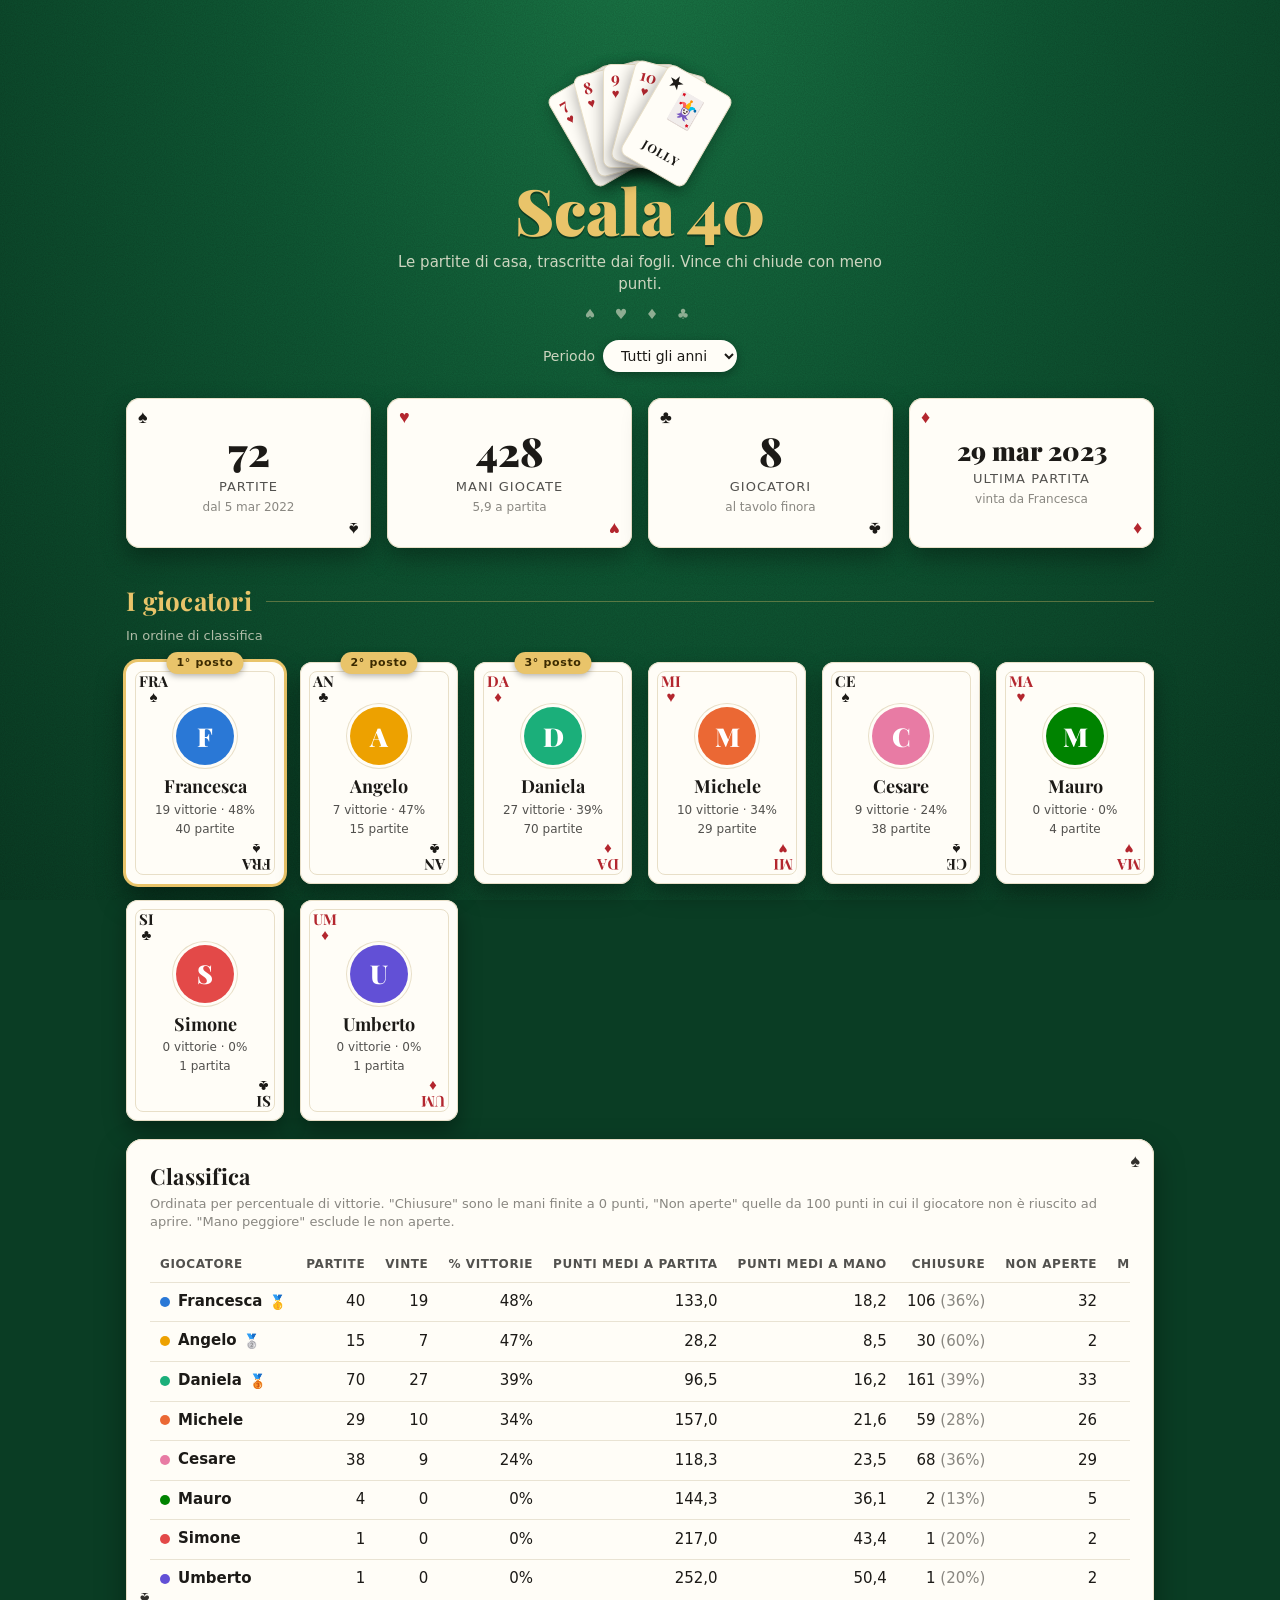
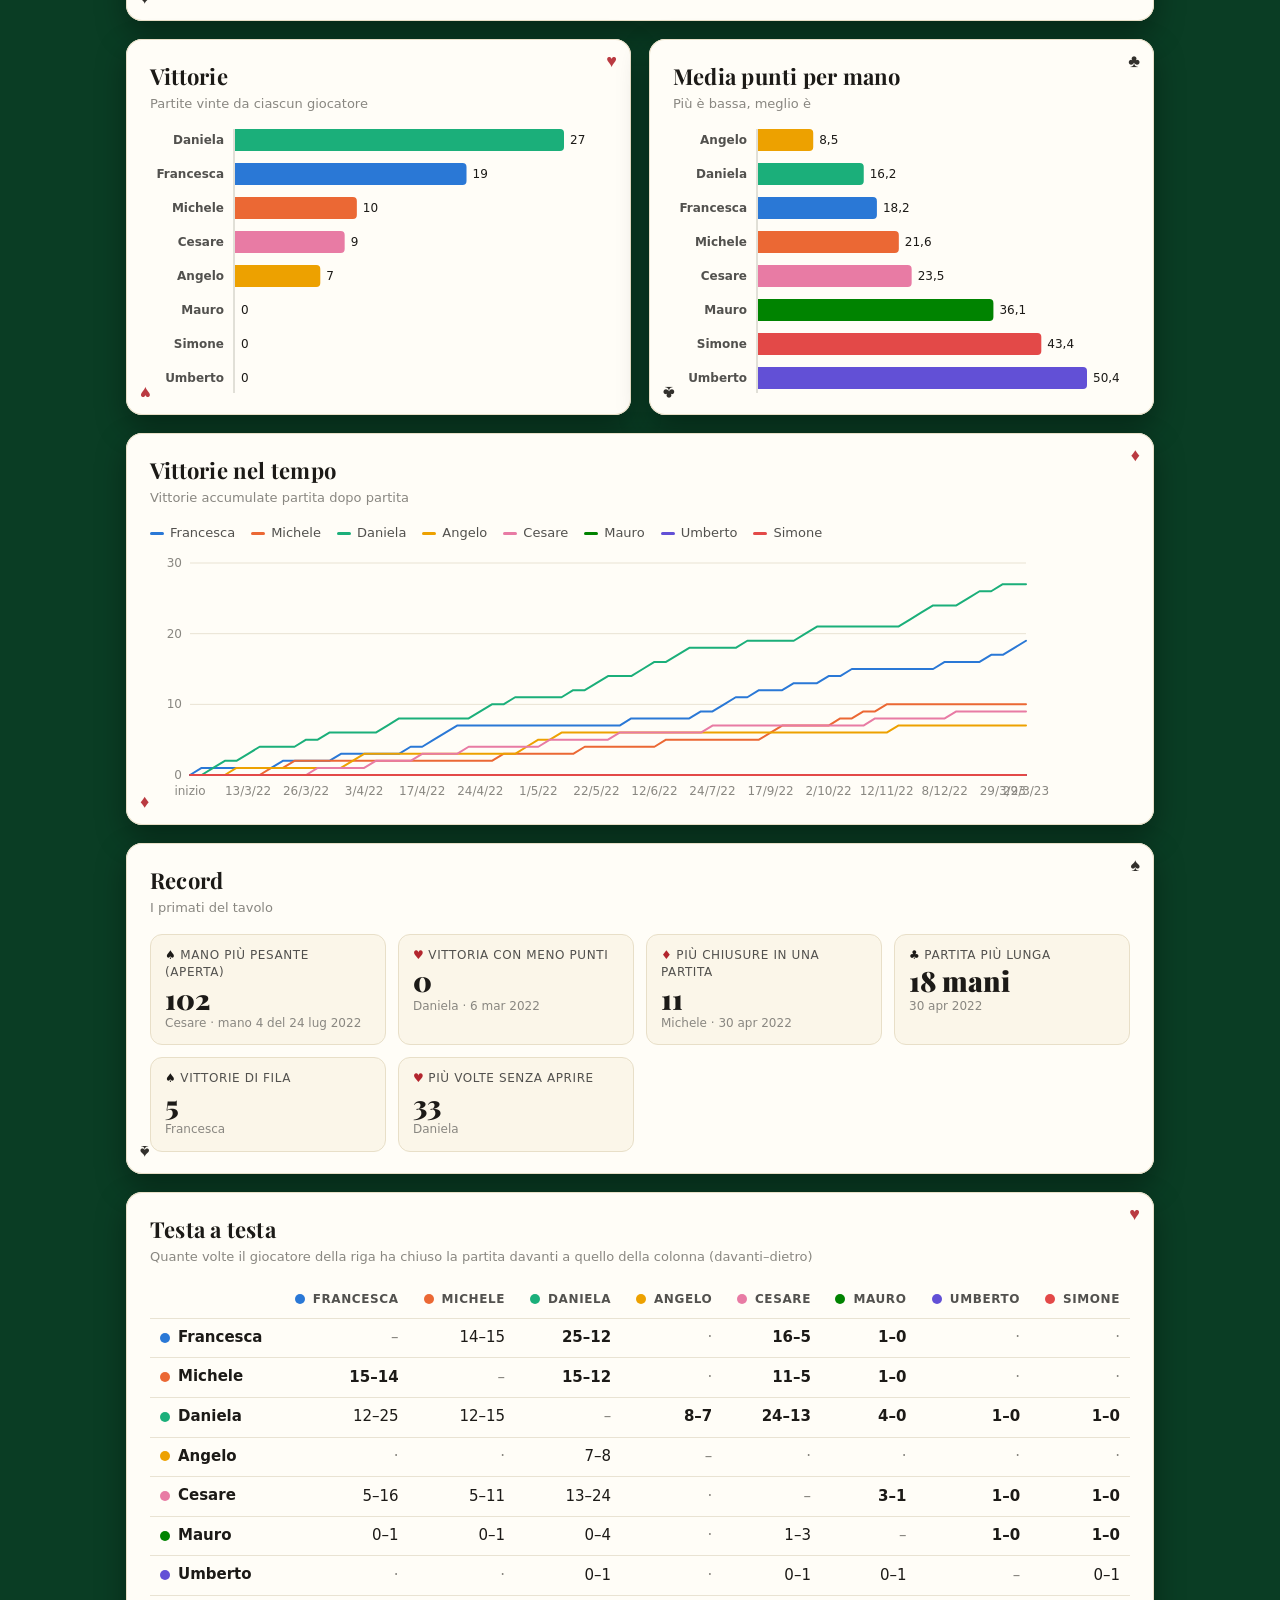
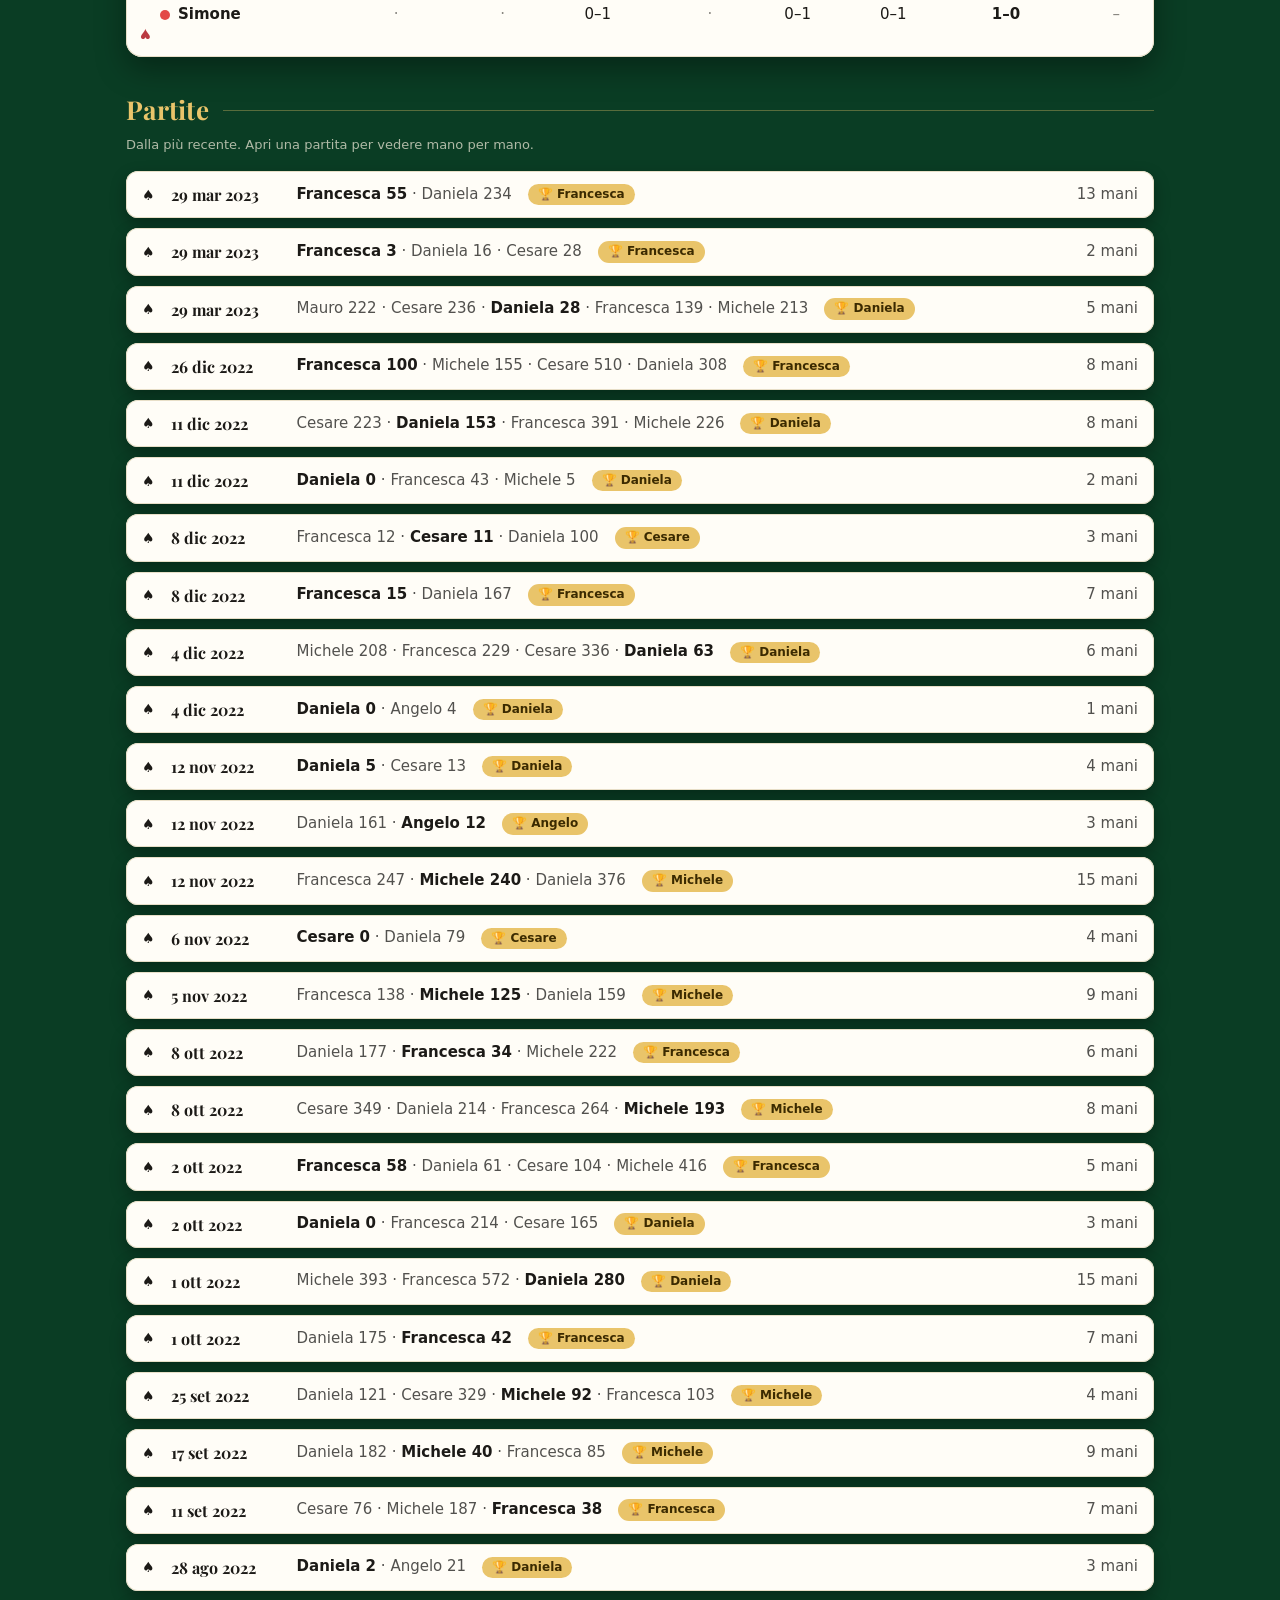
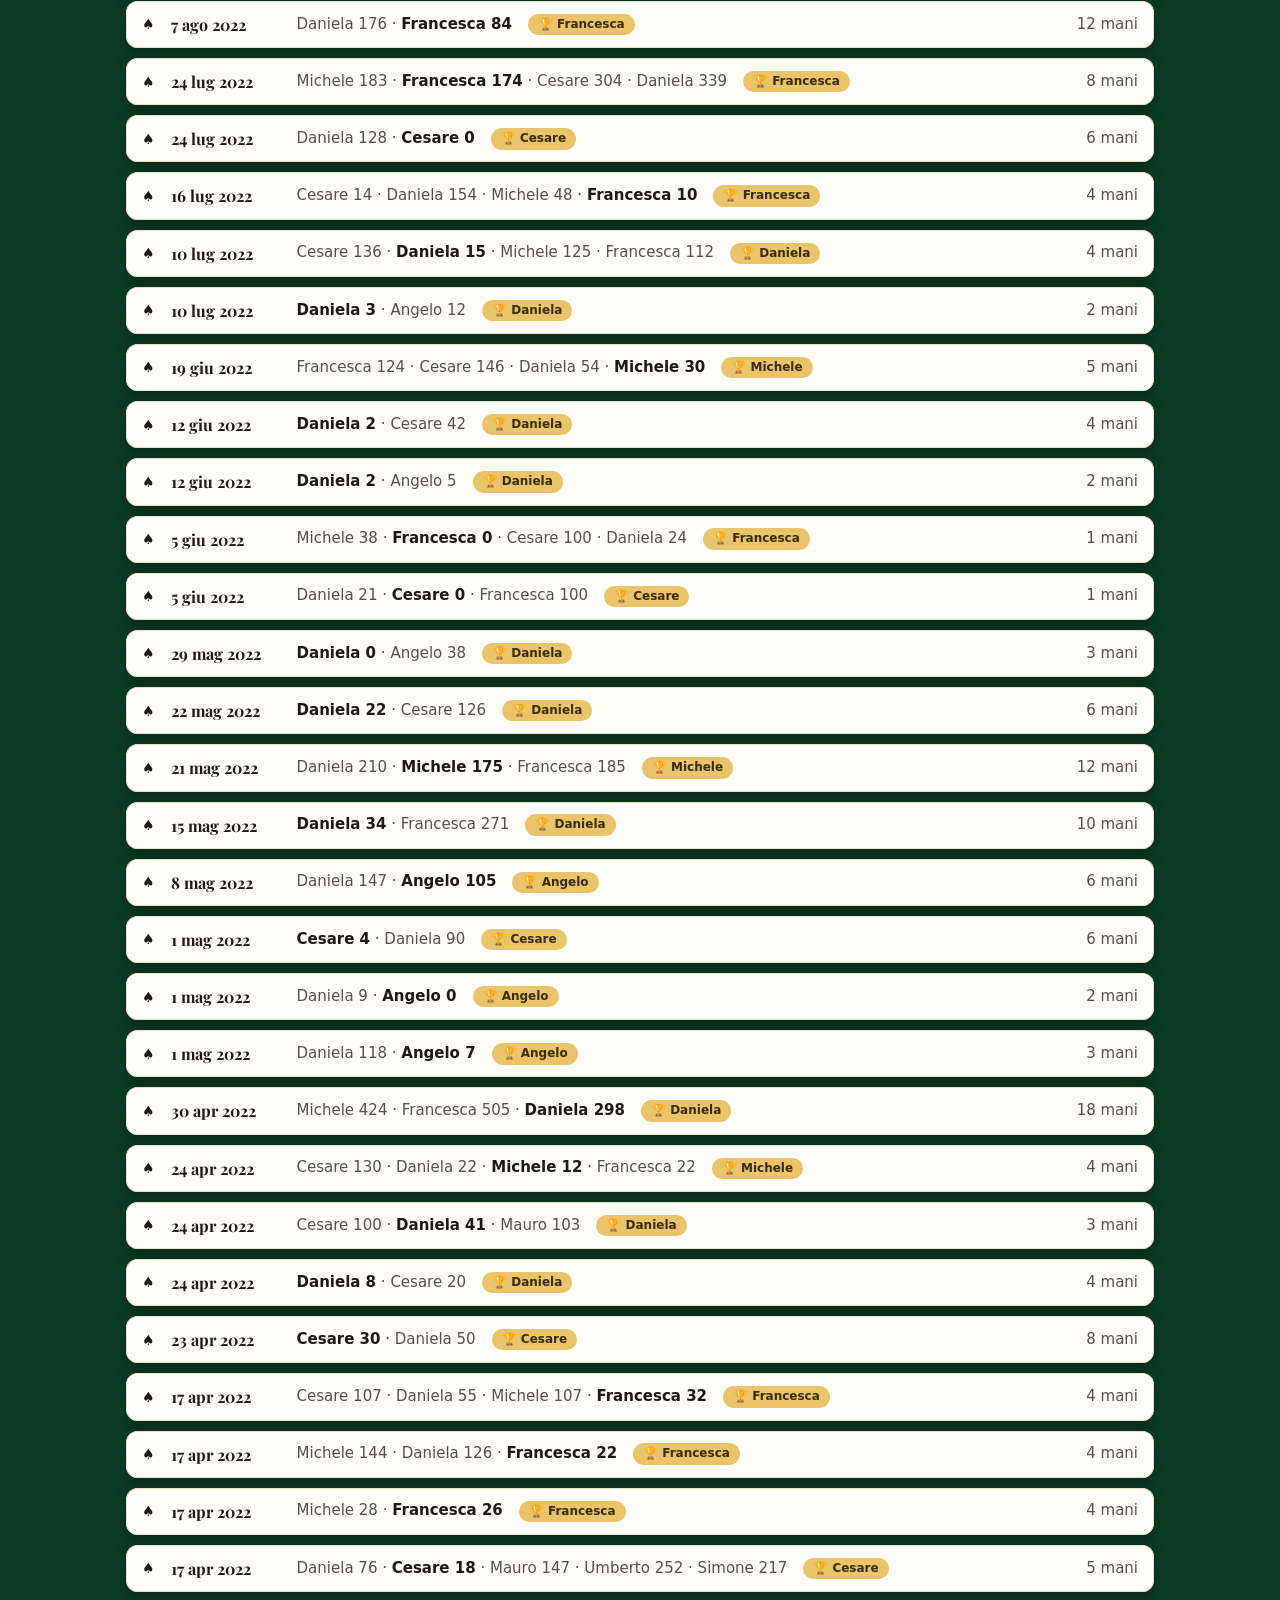
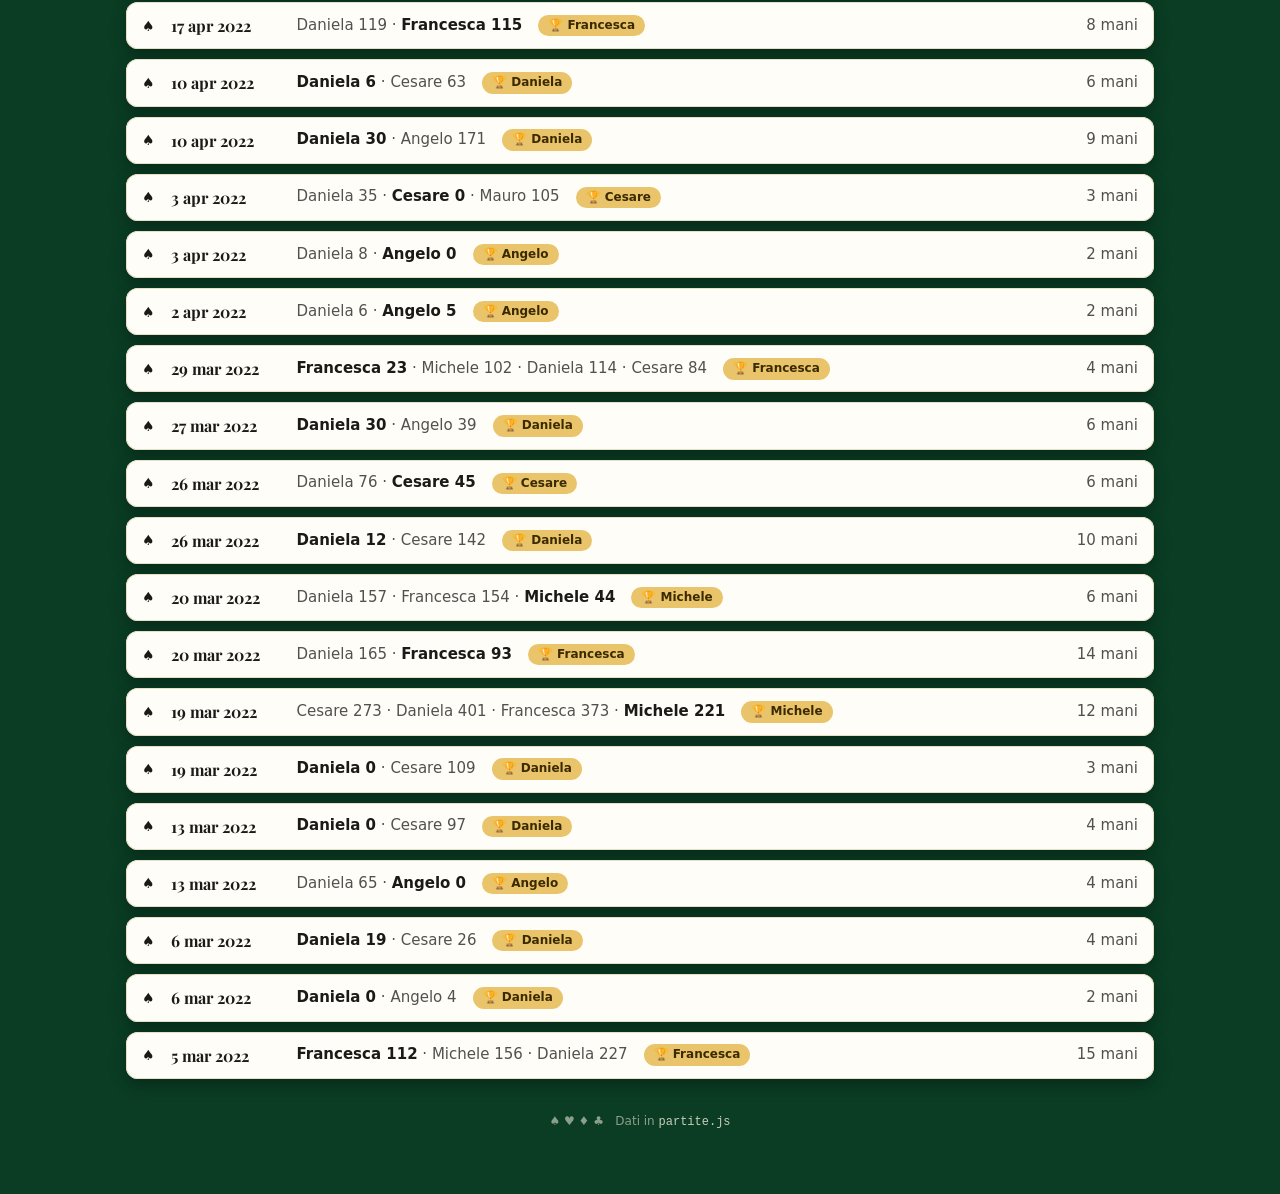
==== index.html @ af3b3f77 "38 partite dal 22/5/22 al 29/3/23; mani non giocate (trattino) gestite come null" ====
<!doctype html>
<html lang="it">
<head>
<meta charset="utf-8">
<meta name="viewport" content="width=device-width, initial-scale=1">
<title>Scala 40 – Statistiche</title>
<meta name="theme-color" content="#0f5a35">
<link rel="icon" href="data:image/svg+xml,%3Csvg xmlns='http://www.w3.org/2000/svg' viewBox='0 0 32 32'%3E%3Crect x='6' y='3' width='20' height='26' rx='3' fill='%23fffdf7' stroke='%23b3262e' stroke-width='2'/%3E%3Cpath d='M16 10l5 6-5 6-5-6z' fill='%23b3262e'/%3E%3C/svg%3E">
<link rel="preconnect" href="https://fonts.googleapis.com">
<link rel="preconnect" href="https://fonts.gstatic.com" crossorigin>
<link href="https://fonts.googleapis.com/css2?family=Playfair+Display:wght@700;900&display=swap" rel="stylesheet">
<style>
/* Il sito è un tavolo da gioco: panno verde sotto, ogni riquadro è una carta. */
:root {
  color-scheme: light;
  --felt: #0f5a35;
  --felt-dark: #0a3d24;
  --felt-light: #1b7a48;
  --gold: #e9c46a;
  --cream: #f6f0de;
  --paper: #fffdf7;
  --paper-edge: #e8dfc8;
  --ink: #1c1a17;
  --ink-2: #52514e;
  --muted: #898781;
  --grid: #e9e3d3;
  --axis: #c3c2b7;
  --red: #b3262e;
  --black: #1c1a17;
  --good: #006300;
  --surface: var(--paper);
  --ring: rgba(28,26,23,0.12);
  --s1: #2a78d6; --s2: #eb6834; --s3: #1baf7a; --s4: #eda100;
  --s5: #e87ba4; --s6: #008300; --s7: #6250d6; --s8: #e34948;
  --serif: "Playfair Display", Georgia, "Times New Roman", serif;
}
* { box-sizing: border-box; }
html { background: var(--felt-dark); }
body {
  margin: 0; color: var(--ink); min-height: 100vh;
  font: 15px/1.45 system-ui, -apple-system, "Segoe UI", sans-serif;
  background:
    url("data:image/svg+xml,%3Csvg xmlns='http://www.w3.org/2000/svg' width='160' height='160'%3E%3Cfilter id='n'%3E%3CfeTurbulence type='fractalNoise' baseFrequency='.9' numOctaves='2' stitchTiles='stitch'/%3E%3CfeColorMatrix values='0 0 0 0 0 0 0 0 0 0 0 0 0 0 0 0 0 0 .18 0'/%3E%3C/filter%3E%3Crect width='100%25' height='100%25' filter='url(%23n)'/%3E%3C/svg%3E"),
    radial-gradient(ellipse at 50% -10%, var(--felt-light) 0%, var(--felt) 45%, var(--felt-dark) 100%);
  background-attachment: fixed;
}
.wrap { max-width: 1060px; margin: 0 auto; padding: 28px 16px 64px; }

/* ---------- intestazione ---------- */
header.hero { text-align: center; color: var(--cream); padding: 8px 0 26px; }
.fan { position: relative; height: 132px; width: 260px; margin: 0 auto 10px; }
.pc {
  position: absolute; left: 50%; bottom: 0; width: 74px; height: 104px; margin-left: -37px;
  background: var(--paper); border-radius: 8px; border: 1px solid var(--paper-edge);
  box-shadow: 0 6px 16px rgba(0,0,0,.35); transform-origin: 50% 120%;
  font-family: var(--serif); font-weight: 700; color: var(--red);
}
.pc .i { position: absolute; top: 5px; left: 7px; font-size: 16px; line-height: 1; text-align: center; }
.pc .i small { display: block; font-size: 13px; }
.pc .c { position: absolute; inset: 0; display: grid; place-items: center; font-size: 34px; }
.pc.jolly { color: var(--black); }
.pc.jolly .c { font-size: 12px; letter-spacing: .1em; }
.pc.jolly .c::before { content: "🃏"; display: block; font-size: 30px; text-align: center; letter-spacing: 0; }
h1 {
  font-family: var(--serif); font-weight: 900; font-size: clamp(40px, 8vw, 64px); line-height: 1;
  margin: 0; color: var(--gold); text-shadow: 0 2px 0 rgba(0,0,0,.35);
}
.sub { margin: 10px auto 0; max-width: 520px; color: rgba(246,240,222,.82); }
.suits { letter-spacing: .5em; font-size: 14px; color: rgba(246,240,222,.55); margin-top: 8px; }
.controls { display: flex; justify-content: center; margin-top: 16px; }
.controls label { color: rgba(246,240,222,.82); font-size: 14px; display: inline-flex; align-items: center; gap: 8px; }
select {
  font: inherit; color: var(--ink); background: var(--paper); border: 0; border-radius: 999px;
  padding: 7px 14px; box-shadow: 0 3px 10px rgba(0,0,0,.3); cursor: pointer;
}

/* ---------- carte (riquadri) ---------- */
.card {
  position: relative; background: var(--paper); border-radius: 16px; padding: 22px 24px;
  margin-bottom: 18px; box-shadow: 0 12px 30px rgba(0,0,0,.35), inset 0 0 0 1px var(--paper-edge);
}
.card::before, .card::after {
  content: attr(data-suit); position: absolute; font-family: var(--serif); font-size: 18px; line-height: 1;
  color: var(--suit-c, var(--black)); opacity: .9;
}
.card::before { top: 12px; right: 14px; }
.card::after { bottom: 12px; left: 14px; transform: rotate(180deg); }
.card.r { --suit-c: var(--red); }
h2 { font-family: var(--serif); font-size: 22px; margin: 0 0 2px; letter-spacing: .01em; }
.hint { color: var(--muted); font-size: 13px; margin: 0 0 16px; }
.grid2 { display: grid; grid-template-columns: 1fr 1fr; gap: 18px; margin-bottom: 18px; }
.grid2 > .card { margin-bottom: 0; }
@media (max-width: 760px) { .grid2 { grid-template-columns: 1fr; } }
.section-title {
  display: flex; align-items: center; gap: 14px; color: var(--cream); margin: 34px 0 14px;
}
.section-title h2 { color: var(--gold); font-size: 26px; }
.section-title::after { content: ""; flex: 1; height: 1px; background: rgba(233,196,106,.35); }
.section-title + .hint { color: rgba(246,240,222,.7); margin-top: -8px; }

/* ---------- numeri in alto: carte da gioco ---------- */
.tiles { display: grid; grid-template-columns: repeat(4, 1fr); gap: 16px; margin-bottom: 18px; }
@media (max-width: 680px) { .tiles { grid-template-columns: repeat(2, 1fr); } }
.tile {
  position: relative; background: var(--paper); border-radius: 14px; padding: 30px 14px 30px; text-align: center;
  box-shadow: 0 10px 24px rgba(0,0,0,.35), inset 0 0 0 1px var(--paper-edge); min-height: 150px;
  display: flex; flex-direction: column; justify-content: center;
}
.tile .ix { position: absolute; font-family: var(--serif); font-weight: 700; font-size: 18px; line-height: .9; text-align: center; }
.tile .ix.tl { top: 10px; left: 12px; }
.tile .ix.br { bottom: 10px; right: 12px; transform: rotate(180deg); }
.tile.r .ix { color: var(--red); }
.tile .v { font-family: var(--serif); font-size: 40px; font-weight: 900; line-height: 1.05; }
.tile .v.small { font-size: 26px; }
.tile .k { color: var(--ink-2); font-size: 13px; text-transform: uppercase; letter-spacing: .08em; margin-top: 6px; }
.tile .d { color: var(--muted); font-size: 12px; margin-top: 2px; }

/* ---------- giocatori come carte ---------- */
.players { display: grid; grid-template-columns: repeat(auto-fill, minmax(150px, 1fr)); gap: 16px; margin-bottom: 18px; }
.player {
  position: relative; background: var(--paper); border-radius: 12px; aspect-ratio: 5 / 7;
  box-shadow: 0 10px 22px rgba(0,0,0,.35), inset 0 0 0 1px var(--paper-edge);
  display: flex; flex-direction: column; align-items: center; justify-content: center; text-align: center;
  padding: 14px 10px; transition: transform .15s ease;
}
.player:hover { transform: translateY(-4px) rotate(-1deg); }
.player .frame { position: absolute; inset: 9px; border: 1px solid var(--paper-edge); border-radius: 8px; pointer-events: none; }
.player .ix { position: absolute; font-family: var(--serif); font-weight: 700; font-size: 15px; line-height: 1; text-align: center; }
.player .ix small { display: block; font-size: 15px; }
.player .ix.tl { top: 12px; left: 13px; }
.player .ix.br { bottom: 12px; right: 13px; transform: rotate(180deg); }
.player.r .ix { color: var(--red); }
.player .mono {
  width: 58px; height: 58px; border-radius: 50%; display: grid; place-items: center;
  font-family: var(--serif); font-weight: 900; font-size: 26px; color: #fff; margin-bottom: 8px;
  box-shadow: 0 0 0 3px var(--paper), 0 0 0 4px var(--paper-edge);
}
.player .nm { font-family: var(--serif); font-weight: 700; font-size: 18px; }
.player .st { color: var(--ink-2); font-size: 12px; margin-top: 2px; }
.player .pos {
  position: absolute; top: -10px; left: 50%; transform: translateX(-50%);
  background: var(--gold); color: #3b2a00; font-size: 11px; font-weight: 700; letter-spacing: .06em;
  padding: 3px 10px; border-radius: 999px; box-shadow: 0 2px 6px rgba(0,0,0,.3); white-space: nowrap;
}
.player.first { box-shadow: 0 0 0 3px var(--gold), 0 14px 30px rgba(0,0,0,.45); }

/* ---------- tabelle ---------- */
.scroll { overflow-x: auto; }
table { border-collapse: collapse; width: 100%; font-variant-numeric: tabular-nums; }
th, td { padding: 8px 10px; text-align: right; border-bottom: 1px solid var(--grid); white-space: nowrap; }
th { color: var(--ink-2); font-weight: 600; font-size: 12px; text-transform: uppercase; letter-spacing: .05em; }
th:first-child, td:first-child { text-align: left; }
tbody tr:last-child td { border-bottom: 0; }
tbody tr:hover td { background: rgba(233,196,106,.12); }
.who { display: inline-flex; align-items: center; gap: 8px; font-weight: 600; }
.dot { width: 10px; height: 10px; border-radius: 50%; flex: none; }
.medal { font-size: 14px; margin-left: 2px; }

/* ---------- grafici ---------- */
.chart { position: relative; }
.chart svg { display: block; width: 100%; overflow: visible; }
.chart text { fill: var(--muted); font-size: 12px; font-variant-numeric: tabular-nums; }
.chart text.lab { fill: var(--ink-2); font-weight: 600; }
.chart text.val { fill: var(--ink); }
.tip {
  position: absolute; pointer-events: none; background: var(--paper); color: var(--ink);
  border: 1px solid var(--ring); border-radius: 10px; padding: 8px 10px; font-size: 13px;
  box-shadow: 0 6px 20px rgba(0,0,0,.18); white-space: nowrap; z-index: 5; display: none;
}
.tip b { display: block; margin-bottom: 4px; }
.tip .row { display: flex; align-items: center; gap: 8px; }
.tip .row span:last-child { margin-left: auto; padding-left: 14px; font-variant-numeric: tabular-nums; font-weight: 600; }
.legend { display: flex; flex-wrap: wrap; gap: 6px 16px; margin: 0 0 10px; font-size: 13px; color: var(--ink-2); }
.legend span { display: inline-flex; align-items: center; gap: 6px; }
.legend i { width: 14px; height: 3px; border-radius: 2px; display: inline-block; }

/* ---------- record ---------- */
.records { display: grid; grid-template-columns: repeat(auto-fill, minmax(200px, 1fr)); gap: 12px; }
.rec { border: 1px solid var(--paper-edge); border-radius: 12px; padding: 12px 14px; background: #fbf6e9; }
.rec .k { color: var(--ink-2); font-size: 12px; text-transform: uppercase; letter-spacing: .05em; }
.rec .k b { color: var(--red); margin-right: 4px; }
.rec .v { font-family: var(--serif); font-size: 28px; font-weight: 900; line-height: 1.2; }
.rec .d { color: var(--muted); font-size: 12px; }

/* ---------- partite ---------- */
details.game {
  background: var(--paper); border-radius: 12px; margin-bottom: 10px;
  box-shadow: 0 6px 16px rgba(0,0,0,.3), inset 0 0 0 1px var(--paper-edge);
}
details.game > summary {
  list-style: none; cursor: pointer; padding: 12px 16px; display: flex; flex-wrap: wrap;
  align-items: center; gap: 6px 16px;
}
details.game > summary::-webkit-details-marker { display: none; }
details.game > summary::before { content: "♠"; color: var(--black); font-size: 14px; transition: transform .15s; }
details.game[open] > summary::before { content: "♥"; color: var(--red); }
.gdate { font-family: var(--serif); font-weight: 700; font-size: 16px; min-width: 110px; }
.gscore { color: var(--ink-2); font-variant-numeric: tabular-nums; }
.gscore .w { color: var(--ink); font-weight: 700; }
.badge {
  font-size: 12px; font-weight: 700; color: #3b2a00; background: var(--gold);
  padding: 2px 10px; border-radius: 999px;
}
.gbody { padding: 0 16px 16px; }
.gbody .grid2 { margin: 0; }
td.win { font-weight: 700; }
td.zero { color: var(--good); font-weight: 600; }
td.cento { color: var(--red); font-weight: 700; }
td.cento small { font-weight: 500; font-size: 11px; }
tr.tot td { border-top: 2px solid var(--axis); font-weight: 700; }
.empty { color: var(--muted); text-align: center; padding: 30px 0; }
footer { color: rgba(246,240,222,.55); font-size: 12px; text-align: center; margin-top: 34px; }
footer code { color: rgba(246,240,222,.8); }

@media (max-width: 560px) {
  .card { padding: 20px 16px; }
  .fan { transform: scale(.85); margin-bottom: 0; }
  .tile .v { font-size: 32px; }
}
</style>
</head>
<body>
<div class="wrap">
  <header class="hero">
    <div class="fan" aria-hidden="true">
      <div class="pc" style="transform:rotate(-30deg)"><span class="i">7<small>♥</small></span><span class="c">♥</span></div>
      <div class="pc" style="transform:rotate(-15deg)"><span class="i">8<small>♥</small></span><span class="c">♥</span></div>
      <div class="pc" style="transform:rotate(0deg)"><span class="i">9<small>♥</small></span><span class="c">♥</span></div>
      <div class="pc" style="transform:rotate(15deg)"><span class="i">10<small>♥</small></span><span class="c">♥</span></div>
      <div class="pc jolly" style="transform:rotate(30deg)"><span class="i">★</span><span class="c">JOLLY</span></div>
    </div>
    <h1>Scala 40</h1>
    <p class="sub">Le partite di casa, trascritte dai fogli. Vince chi chiude con meno punti.</p>
    <div class="suits">♠ ♥ ♦ ♣</div>
    <div class="controls"><label>Periodo <select id="anno"></select></label></div>
  </header>

  <div class="tiles" id="tiles"></div>

  <div class="section-title"><h2>I giocatori</h2></div>
  <p class="hint">In ordine di classifica</p>
  <div class="players" id="giocatori"></div>

  <section class="card" data-suit="♠">
    <h2>Classifica</h2>
    <p class="hint">Ordinata per percentuale di vittorie. "Chiusure" sono le mani finite a 0 punti, "Non aperte" quelle da 100 punti in cui il giocatore non è riuscito ad aprire. "Mano peggiore" esclude le non aperte.</p>
    <div class="scroll"><table id="classifica"></table></div>
  </section>

  <div class="grid2">
    <section class="card r" data-suit="♥">
      <h2>Vittorie</h2>
      <p class="hint">Partite vinte da ciascun giocatore</p>
      <div class="chart" id="chVittorie"></div>
    </section>
    <section class="card" data-suit="♣">
      <h2>Media punti per mano</h2>
      <p class="hint">Più è bassa, meglio è</p>
      <div class="chart" id="chMedia"></div>
    </section>
  </div>

  <section class="card r" data-suit="♦">
    <h2>Vittorie nel tempo</h2>
    <p class="hint">Vittorie accumulate partita dopo partita</p>
    <div class="chart" id="chTempo"></div>
  </section>

  <section class="card" data-suit="♠">
    <h2>Record</h2>
    <p class="hint">I primati del tavolo</p>
    <div class="records" id="records"></div>
  </section>

  <section class="card r" data-suit="♥">
    <h2>Testa a testa</h2>
    <p class="hint">Quante volte il giocatore della riga ha chiuso la partita davanti a quello della colonna (davanti–dietro)</p>
    <div class="scroll"><table id="h2h"></table></div>
  </section>

  <div class="section-title"><h2>Partite</h2></div>
  <p class="hint">Dalla più recente. Apri una partita per vedere mano per mano.</p>
  <div id="partite"></div>

  <footer>♠ ♥ ♦ ♣ &nbsp; Dati in <code>partite.js</code></footer>
</div>

<script src="partite.js"></script>
<script>
"use strict";
const MESI = ["gen","feb","mar","apr","mag","giu","lug","ago","set","ott","nov","dic"];
const SEMI = ["♠", "♥", "♦", "♣"];
const rosso = s => s === "♥" || s === "♦";
const ALL = (window.PARTITE || []).slice()
  .sort((a, b) => a.data.localeCompare(b.data) || a.id.localeCompare(b.id));

// Il colore segue il giocatore (ordine di prima apparizione), mai la posizione in classifica.
const PLAYERS = [];
ALL.forEach(g => g.giocatori.forEach(p => { if (!PLAYERS.includes(p)) PLAYERS.push(p); }));
const col = p => { const i = PLAYERS.indexOf(p); return i >= 0 && i < 8 ? `var(--s${i + 1})` : "var(--muted)"; };
const seme = p => SEMI[Math.max(0, PLAYERS.indexOf(p)) % 4];

const esc = s => String(s).replace(/[&<>"']/g, c => ({"&":"&amp;","<":"&lt;",">":"&gt;",'"':"&quot;","'":"&#39;"}[c]));
const nome = s => (window.NOMI || {})[s] || s;
const nomi = list => list.map(nome).join(", ");
const NON_APERTA = 100;
const fmtDate = d => { const [y, m, g] = d.split("-"); return `${+g} ${MESI[+m - 1]} ${y}`; };
const shortDate = d => { const [y, m, g] = d.split("-"); return `${+g}/${+m}/${y.slice(2)}`; };
const totals = g => g.giocatori.map((_, i) => g.mani.reduce((s, m) => s + (Number(m[i]) || 0), 0));
const winners = g => { const t = totals(g), mn = Math.min(...t); return g.giocatori.filter((_, i) => t[i] === mn); };
const pct = (a, b) => b ? Math.round(a * 100 / b) + "%" : "–";
const num = (x, d = 1) => x.toLocaleString("it-IT", { minimumFractionDigits: d, maximumFractionDigits: d });
const who = p => `<span class="who"><span class="dot" style="background:${col(p)}"></span>${esc(nome(p))}</span>`;

/* ---------------- statistiche ---------------- */
function stats(games) {
  const S = {};
  const get = p => S[p] || (S[p] = { p, partite: 0, vinte: 0, mani: 0, zeri: 0, punti: 0, peggio: 0, cento: 0 });
  games.forEach(g => {
    const w = winners(g);
    g.giocatori.forEach((p, i) => {
      const s = get(p);
      s.partite++; if (w.includes(p)) s.vinte++;
      g.mani.forEach(m => {
        if (m[i] === null || m[i] === undefined) return; // mano non giocata
        const v = Number(m[i]) || 0;
        s.mani++; s.punti += v; if (v === 0) s.zeri++;
        if (v === NON_APERTA) s.cento++; else if (v > s.peggio) s.peggio = v;
      });
    });
  });
  return Object.values(S).sort((a, b) =>
    (b.vinte / b.partite) - (a.vinte / a.partite) || b.vinte - a.vinte || (a.punti / a.mani) - (b.punti / b.mani));
}

/* ---------------- grafici (SVG fatto a mano) ---------------- */
const NS = "http://www.w3.org/2000/svg";
function niceScale(max, ticks = 4) {
  max = Math.max(max, 1);
  const raw = max / ticks, p = Math.pow(10, Math.floor(Math.log10(raw)));
  const step = Math.max(1, [1, 2, 2.5, 5, 10].map(f => f * p).find(s => s >= raw)); // punti e vittorie sono interi
  return { step, max: Math.ceil(max / step) * step };
}
function tipBox(el) {
  let t = el.querySelector(".tip");
  if (!t) { t = document.createElement("div"); t.className = "tip"; el.appendChild(t); }
  return t;
}
function placeTip(el, tip, x, y) {
  tip.style.display = "block";
  const w = tip.offsetWidth, h = tip.offsetHeight, W = el.clientWidth;
  let left = x + 14; if (left + w > W) left = x - w - 14; if (left < 0) left = 0;
  tip.style.left = left + "px"; tip.style.top = Math.max(0, y - h / 2) + "px";
}

// Barre orizzontali: una per giocatore, estremità arrotondata solo dal lato del dato.
function barChart(el, rows, { fmt = v => v, tip = r => "" } = {}) {
  el.innerHTML = "";
  if (!rows.length) { el.innerHTML = '<p class="empty">Nessun dato</p>'; return; }
  const W = el.clientWidth || 400, bh = 22, gap = 12, L = 84, R = 44;
  const H = rows.length * (bh + gap) - gap + 4;
  const max = Math.max(...rows.map(r => r.v), 0) || 1;
  const iw = W - L - R;
  const svg = document.createElementNS(NS, "svg");
  svg.setAttribute("viewBox", `0 0 ${W} ${H}`); svg.setAttribute("height", H);
  svg.setAttribute("role", "img");
  let html = `<line x1="${L}" x2="${L}" y1="0" y2="${H}" stroke="var(--axis)"/>`;
  rows.forEach((r, i) => {
    const y = i * (bh + gap), w = Math.max(0, r.v / max * iw), x0 = L + 1, x1 = x0 + w, rr = Math.min(4, w);
    const d = w > 0 ? `M${x0},${y}H${x1 - rr}A${rr},${rr} 0 0 1 ${x1},${y + rr}V${y + bh - rr}A${rr},${rr} 0 0 1 ${x1 - rr},${y + bh}H${x0}Z` : "";
    html += `<text class="lab" x="${L - 10}" y="${y + bh / 2 + 4}" text-anchor="end">${esc(nome(r.p))}</text>`;
    if (d) html += `<path d="${d}" fill="${col(r.p)}"/>`;
    html += `<text class="val" x="${x1 + 6}" y="${y + bh / 2 + 4}">${fmt(r.v)}</text>`;
    html += `<rect data-i="${i}" x="0" y="${y - gap / 2}" width="${W}" height="${bh + gap}" fill="transparent"/>`;
  });
  svg.innerHTML = html; el.appendChild(svg);
  const t = tipBox(el);
  svg.addEventListener("pointermove", e => {
    const i = e.target.dataset && e.target.dataset.i; if (i === undefined) { t.style.display = "none"; return; }
    const r = rows[+i]; const b = el.getBoundingClientRect();
    t.innerHTML = `<b>${esc(nome(r.p))}</b>${tip(r)}`;
    placeTip(el, t, e.clientX - b.left, e.clientY - b.top);
  });
  svg.addEventListener("pointerleave", () => t.style.display = "none");
}

// Linee: una per giocatore, crosshair e tooltip al passaggio del mouse/dito.
function lineChart(el, { x, xTitle = i => x[i], series, unit = "" }) {
  el.innerHTML = "";
  if (!x.length) { el.innerHTML = '<p class="empty">Nessun dato</p>'; return; }
  const W = el.clientWidth || 600, H = 250, m = { t: 10, r: 104, b: 28, l: 40 };
  const iw = W - m.l - m.r, ih = H - m.t - m.b, n = x.length;
  const sc = niceScale(Math.max(...series.flatMap(s => s.values)));
  const X = i => m.l + (n <= 1 ? iw / 2 : i * iw / (n - 1));
  const Y = v => m.t + ih - v / sc.max * ih;

  const leg = document.createElement("div"); leg.className = "legend";
  leg.innerHTML = series.map(s => `<span><i style="background:${col(s.name)}"></i>${esc(nome(s.name))}</span>`).join("");
  el.appendChild(leg);

  const svg = document.createElementNS(NS, "svg");
  svg.setAttribute("viewBox", `0 0 ${W} ${H}`); svg.setAttribute("height", H);
  let h = "";
  for (let v = 0; v <= sc.max + 1e-9; v += sc.step) {
    h += `<line x1="${m.l}" x2="${W - m.r}" y1="${Y(v)}" y2="${Y(v)}" stroke="${v === 0 ? "var(--axis)" : "var(--grid)"}"/>`;
    h += `<text x="${m.l - 8}" y="${Y(v) + 4}" text-anchor="end">${v}</text>`;
  }
  const every = Math.max(1, Math.ceil(n / Math.max(2, Math.floor(iw / 46))));
  x.forEach((lab, i) => {
    if (i % every === 0 || i === n - 1)
      h += `<text x="${X(i)}" y="${H - 8}" text-anchor="middle">${esc(lab)}</text>`;
  });
  series.forEach(s => {
    const d = s.values.map((v, i) => `${i ? "L" : "M"}${X(i)},${Y(v)}`).join("");
    h += `<path d="${d}" fill="none" stroke="${col(s.name)}" stroke-width="2" stroke-linejoin="round" stroke-linecap="round"/>`;
  });
  // etichette dirette a fine linea, distanziate per non sovrapporsi
  if (series.length <= 4) {
    const ends = series.map(s => ({ s, y: Y(s.values[n - 1]) })).sort((a, b) => a.y - b.y);
    for (let i = 1; i < ends.length; i++) if (ends[i].y - ends[i - 1].y < 14) ends[i].y = ends[i - 1].y + 14;
    ends.forEach(e => {
      h += `<circle cx="${X(n - 1)}" cy="${Y(e.s.values[n - 1])}" r="4" fill="${col(e.s.name)}" stroke="var(--surface)" stroke-width="2"/>`;
      h += `<text class="lab" x="${X(n - 1) + 10}" y="${e.y + 4}">${esc(nome(e.s.name))} ${e.s.values[n - 1]}</text>`;
    });
  }
  h += `<g class="hover" style="display:none"><line y1="${m.t}" y2="${m.t + ih}" stroke="var(--axis)"/>` +
    series.map(s => `<circle r="4" fill="${col(s.name)}" stroke="var(--surface)" stroke-width="2"/>`).join("") + `</g>`;
  h += `<rect x="${m.l - 10}" y="0" width="${iw + 20}" height="${H}" fill="transparent"/>`;
  svg.innerHTML = h; el.appendChild(svg);

  const hov = svg.querySelector(".hover"), line = hov.querySelector("line"), dots = hov.querySelectorAll("circle");
  const t = tipBox(el);
  svg.addEventListener("pointermove", e => {
    const b = svg.getBoundingClientRect(), sx = (e.clientX - b.left) * W / b.width;
    const i = n <= 1 ? 0 : Math.max(0, Math.min(n - 1, Math.round((sx - m.l) / iw * (n - 1))));
    hov.style.display = ""; line.setAttribute("x1", X(i)); line.setAttribute("x2", X(i));
    series.forEach((s, k) => { dots[k].setAttribute("cx", X(i)); dots[k].setAttribute("cy", Y(s.values[i])); });
    const rows = series.map(s => ({ s, v: s.values[i] })).sort((a, b) => a.v - b.v);
    t.innerHTML = `<b>${esc(xTitle(i))}</b>` + rows.map(r =>
      `<div class="row"><span class="dot" style="background:${col(r.s.name)}"></span><span>${esc(nome(r.s.name))}</span><span>${r.v}${unit}</span></div>`).join("");
    const eb = el.getBoundingClientRect();
    placeTip(el, t, X(i) * b.width / W + (b.left - eb.left), e.clientY - eb.top);
  });
  svg.addEventListener("pointerleave", () => { hov.style.display = "none"; t.style.display = "none"; });
}

/* ---------------- pagina ---------------- */
let GAMES = ALL;

function renderTiles() {
  const mani = GAMES.reduce((s, g) => s + g.mani.length, 0);
  const pl = new Set(GAMES.flatMap(g => g.giocatori));
  const last = GAMES[GAMES.length - 1];
  const T = [
    ["♠", GAMES.length, "Partite", GAMES.length ? `dal ${fmtDate(GAMES[0].data)}` : ""],
    ["♥", mani, "Mani giocate", GAMES.length ? `${num(mani / GAMES.length)} a partita` : ""],
    ["♣", pl.size, "Giocatori", "al tavolo finora"],
    ["♦", last ? fmtDate(last.data) : "–", "Ultima partita", last ? `vinta da ${nomi(winners(last))}` : ""]
  ];
  document.getElementById("tiles").innerHTML = T.map(([s, v, k, d]) => {
    const ix = `${s}`;
    return `<div class="tile${rosso(s) ? " r" : ""}"><span class="ix tl">${ix}</span><span class="ix br">${ix}</span>
      <div class="v${String(v).length > 6 ? " small" : ""}">${esc(v)}</div><div class="k">${k}</div><div class="d">${esc(d)}</div></div>`;
  }).join("");
}

function renderGiocatori(S) {
  const pos = ["1° posto", "2° posto", "3° posto"];
  document.getElementById("giocatori").innerHTML = S.length ? S.map((s, i) => {
    const sm = seme(s.p), sig = esc(s.p);
    return `<div class="player${rosso(sm) ? " r" : ""}${i === 0 ? " first" : ""}">
      <span class="frame"></span>
      ${i < 3 ? `<span class="pos">${pos[i]}</span>` : ""}
      <span class="ix tl">${sig}<small>${sm}</small></span><span class="ix br">${sig}<small>${sm}</small></span>
      <div class="mono" style="background:${col(s.p)}">${esc(nome(s.p).charAt(0))}</div>
      <div class="nm">${esc(nome(s.p))}</div>
      <div class="st">${s.vinte} ${s.vinte === 1 ? "vittoria" : "vittorie"} · ${pct(s.vinte, s.partite)}</div>
      <div class="st">${s.partite} ${s.partite === 1 ? "partita" : "partite"}</div>
    </div>`;
  }).join("") : '<p class="empty" style="color:var(--cream)">Nessuna partita</p>';
}

function renderClassifica(S) {
  const medal = ["🥇", "🥈", "🥉"];
  document.getElementById("classifica").innerHTML = `<thead><tr>
    <th>Giocatore</th><th>Partite</th><th>Vinte</th><th>% vittorie</th><th>Punti medi a partita</th>
    <th>Punti medi a mano</th><th>Chiusure</th><th>Non aperte</th><th>Mano peggiore</th></tr></thead><tbody>` +
    (S.length ? S.map((s, i) => `<tr><td>${who(s.p)}${i < 3 ? ` <span class="medal">${medal[i]}</span>` : ""}</td><td>${s.partite}</td><td>${s.vinte}</td><td>${pct(s.vinte, s.partite)}</td>
      <td>${num(s.punti / s.partite)}</td><td>${num(s.punti / s.mani)}</td><td>${s.zeri} <span style="color:var(--muted)">(${pct(s.zeri, s.mani)})</span></td>
      <td>${s.cento}</td><td>${s.peggio}</td></tr>`).join("") : `<tr><td colspan="9" class="empty">Nessuna partita</td></tr>`) + "</tbody>";
}

function renderCharts(S) {
  barChart(document.getElementById("chVittorie"),
    S.map(s => ({ p: s.p, v: s.vinte, s })).sort((a, b) => b.v - a.v),
    { tip: r => `${r.s.vinte} vinte su ${r.s.partite} (${pct(r.s.vinte, r.s.partite)})` });
  barChart(document.getElementById("chMedia"),
    S.map(s => ({ p: s.p, v: s.punti / s.mani, s })).sort((a, b) => a.v - b.v),
    { fmt: v => num(v), tip: r => `${num(r.v)} punti a mano su ${r.s.mani} mani` });

  const pl = PLAYERS.filter(p => GAMES.some(g => g.giocatori.includes(p)));
  const acc = Object.fromEntries(pl.map(p => [p, 0]));
  const series = pl.map(p => ({ name: p, values: [0] }));
  GAMES.forEach(g => {
    winners(g).forEach(p => acc[p]++);
    series.forEach(s => s.values.push(acc[s.name]));
  });
  lineChart(document.getElementById("chTempo"), {
    x: GAMES.length ? ["inizio", ...GAMES.map(g => shortDate(g.data))] : [],
    xTitle: i => i ? `Partita del ${fmtDate(GAMES[i - 1].data)} · vince ${nomi(winners(GAMES[i - 1]))}` : "Inizio",
    series
  });
}

function renderRecords() {
  const el = document.getElementById("records");
  if (!GAMES.length) { el.innerHTML = '<p class="empty">Nessuna partita</p>'; return; }
  let peggio = null, migliore = null, lunga = null, chiusure = null;
  GAMES.forEach(g => {
    const t = totals(g), w = winners(g);
    g.mani.forEach((m, k) => g.giocatori.forEach((p, i) => {
      const v = Number(m[i]) || 0;
      if (v !== NON_APERTA && (!peggio || v > peggio.v)) peggio = { v, p, g, k };
    }));
    w.forEach(p => { const v = t[g.giocatori.indexOf(p)]; if (!migliore || v < migliore.v) migliore = { v, p, g }; });
    if (!lunga || g.mani.length > lunga.v) lunga = { v: g.mani.length, g };
    g.giocatori.forEach((p, i) => {
      const z = g.mani.filter(m => m[i] !== null && m[i] !== undefined && Number(m[i]) === 0).length;
      if (!chiusure || z > chiusure.v) chiusure = { v: z, p, g };
    });
  });
  // serie di vittorie consecutive (tra le partite giocate da ciascuno)
  let serie = null; const cur = {};
  GAMES.forEach(g => { const w = winners(g); g.giocatori.forEach(p => {
    cur[p] = w.includes(p) ? (cur[p] || 0) + 1 : 0;
    if (!serie || cur[p] > serie.v) serie = { v: cur[p], p };
  }); });
  // chi è rimasto più volte senza aprire (mani da 100)
  const ca = {};
  GAMES.forEach(g => g.mani.forEach(m => g.giocatori.forEach((p, i) => {
    if ((Number(m[i]) || 0) === NON_APERTA) ca[p] = (ca[p] || 0) + 1;
  })));
  const caMax = Math.max(0, ...Object.values(ca));
  const caChi = Object.keys(ca).filter(p => ca[p] === caMax);
  const R = [
    ["♠", "Mano più pesante (aperta)", peggio ? peggio.v : "–", peggio ? `${nome(peggio.p)} · mano ${peggio.k + 1} del ${fmtDate(peggio.g.data)}` : ""],
    ["♥", "Vittoria con meno punti", migliore.v, `${nome(migliore.p)} · ${fmtDate(migliore.g.data)}`],
    ["♦", "Più chiusure in una partita", chiusure.v, `${nome(chiusure.p)} · ${fmtDate(chiusure.g.data)}`],
    ["♣", "Partita più lunga", `${lunga.v} mani`, fmtDate(lunga.g.data)],
    ["♠", "Vittorie di fila", serie.v, serie.v ? nome(serie.p) : "–"],
    ["♥", "Più volte senza aprire", caMax, caMax ? nomi(caChi) : "nessuno finora"]
  ];
  el.innerHTML = R.map(([s, k, v, d]) => `<div class="rec"><div class="k"><b style="color:${rosso(s) ? "var(--red)" : "var(--black)"}">${s}</b>${k}</div><div class="v">${esc(v)}</div><div class="d">${esc(d)}</div></div>`).join("");
}

function renderH2H() {
  const pl = PLAYERS.filter(p => GAMES.some(g => g.giocatori.includes(p)));
  const M = {};
  GAMES.forEach(g => { const t = totals(g); g.giocatori.forEach((a, i) => g.giocatori.forEach((b, j) => {
    if (a === b) return; const k = a + "|" + b; M[k] = M[k] || [0, 0];
    if (t[i] < t[j]) M[k][0]++; else if (t[i] > t[j]) M[k][1]++;
  })); });
  document.getElementById("h2h").innerHTML = `<thead><tr><th></th>${pl.map(p => `<th>${who(p)}</th>`).join("")}</tr></thead><tbody>` +
    pl.map(a => `<tr><td>${who(a)}</td>${pl.map(b => {
      if (a === b) return `<td style="color:var(--muted)">–</td>`;
      const r = M[a + "|" + b]; if (!r) return `<td style="color:var(--muted)">·</td>`;
      return `<td${r[0] > r[1] ? ' class="win"' : ""}>${r[0]}–${r[1]}</td>`;
    }).join("")}</tr>`).join("") + "</tbody>";
}

function renderPartite() {
  const el = document.getElementById("partite");
  if (!GAMES.length) { el.innerHTML = '<p class="empty" style="color:var(--cream)">Nessuna partita</p>'; return; }
  el.innerHTML = GAMES.slice().reverse().map(g => {
    const t = totals(g), mn = Math.min(...t), w = winners(g);
    const score = g.giocatori.map((p, i) => `<span${t[i] === mn ? ' class="w"' : ""}>${esc(nome(p))} ${t[i]}</span>`).join(" · ");
    const rows = g.mani.map((m, k) => `<tr><td>${k + 1}</td>${g.giocatori.map((_, i) => {
      if (m[i] === null || m[i] === undefined) return `<td style="color:var(--muted)" title="Non ha giocato questa mano">—</td>`;
      const v = Number(m[i]) || 0;
      if (v === NON_APERTA) return `<td class="cento" title="Non ha aperto">${v} <small>non aperto</small></td>`;
      return `<td${v === 0 ? ' class="zero"' : ""}>${v}</td>`; }).join("")}</tr>`).join("");
    return `<details class="game" data-id="${esc(g.id)}"><summary>
      <span class="gdate">${fmtDate(g.data)}</span><span class="gscore">${score}</span>
      <span class="badge">🏆 ${esc(nomi(w))}</span><span class="gscore" style="margin-left:auto">${g.mani.length} mani</span></summary>
      <div class="gbody">${g.note ? `<p class="hint">${esc(g.note)}</p>` : ""}<div class="grid2">
        <div class="scroll"><table><thead><tr><th>Mano</th>${g.giocatori.map(p => `<th>${who(p)}</th>`).join("")}</tr></thead>
        <tbody>${rows}<tr class="tot"><td>Totale</td>${t.map(v => `<td${v === mn ? ' class="win"' : ""}>${v}</td>`).join("")}</tr></tbody></table></div>
        <div><p class="hint" style="margin-bottom:6px">Punteggio accumulato mano per mano</p><div class="chart"></div></div>
      </div></div></details>`;
  }).join("");
  el.querySelectorAll("details.game").forEach(d => d.addEventListener("toggle", () => {
    if (d.open) drawGame(d);
  }));
}
function drawGame(d) {
  const g = ALL.find(x => x.id === d.dataset.id);
  const series = g.giocatori.map((p, i) => {
    let s = 0; return { name: p, values: [0, ...g.mani.map(m => (s += Number(m[i]) || 0))] };
  });
  lineChart(d.querySelector(".chart"), {
    x: ["0", ...g.mani.map((_, k) => String(k + 1))],
    xTitle: i => i ? `Dopo la mano ${i}` : "Inizio",
    series, unit: " pt"
  });
}

function render() {
  const S = stats(GAMES);
  renderTiles(); renderGiocatori(S); renderClassifica(S); renderCharts(S); renderRecords(); renderH2H(); renderPartite();
}

const sel = document.getElementById("anno");
const anni = [...new Set(ALL.map(g => g.data.slice(0, 4)))].sort().reverse();
sel.innerHTML = `<option value="">Tutti gli anni</option>` + anni.map(a => `<option>${a}</option>`).join("");
sel.addEventListener("change", () => { GAMES = sel.value ? ALL.filter(g => g.data.startsWith(sel.value)) : ALL; render(); });

let rt; addEventListener("resize", () => { clearTimeout(rt); rt = setTimeout(() => {
  renderCharts(stats(GAMES)); document.querySelectorAll("details.game[open]").forEach(drawGame);
}, 150); });
render();
</script>
</body>
</html>
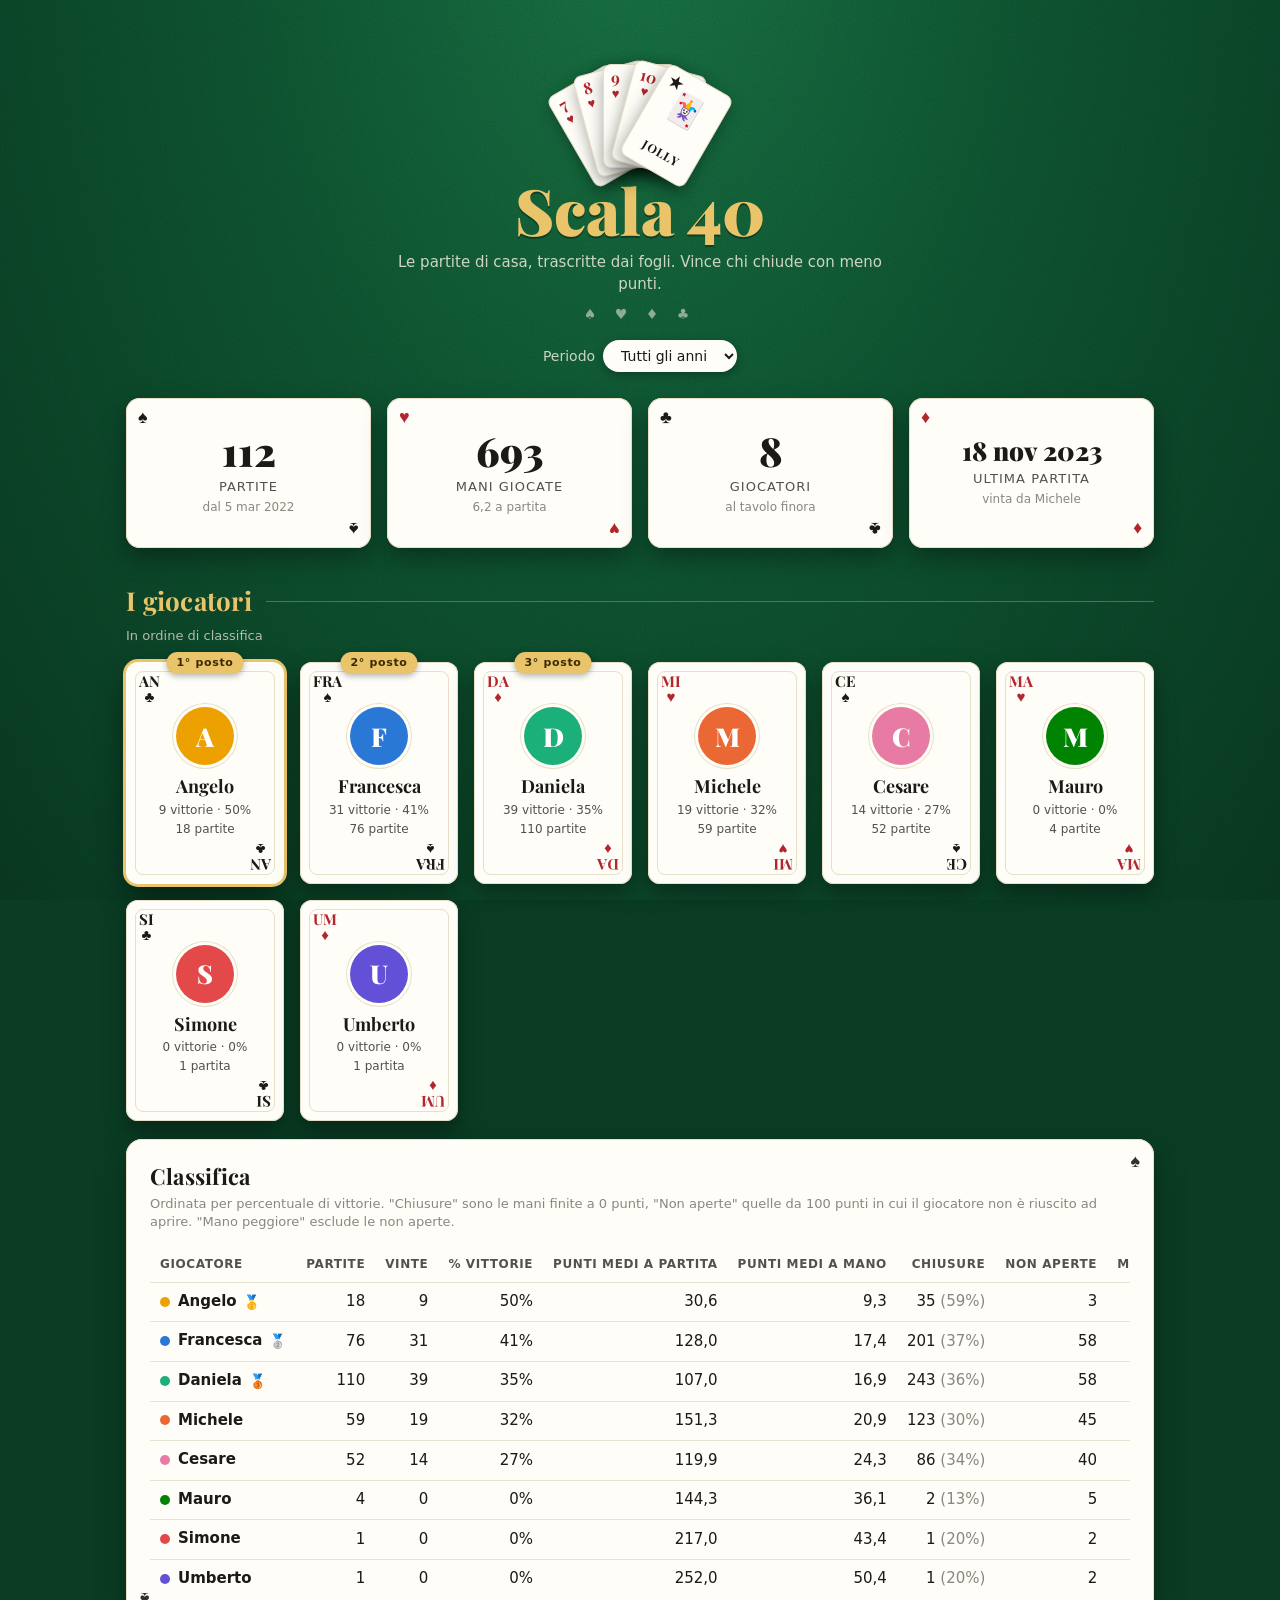
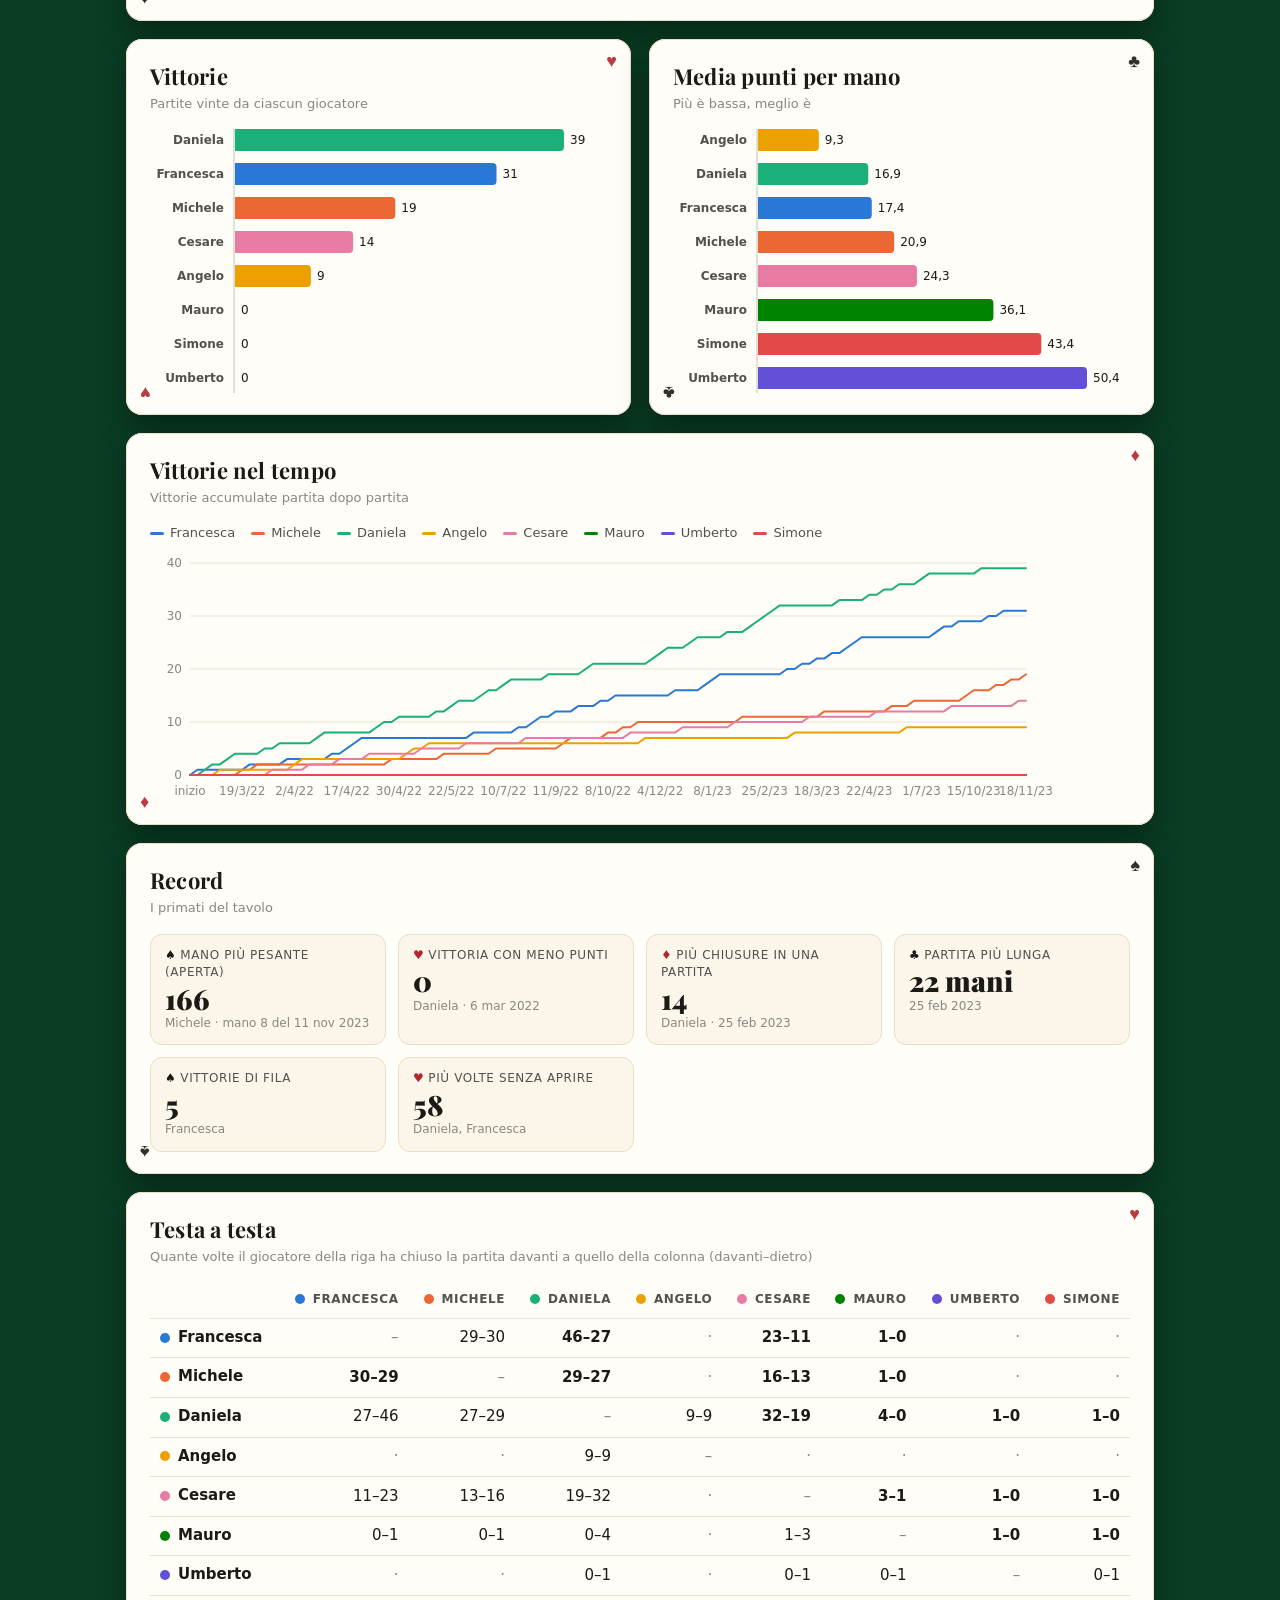
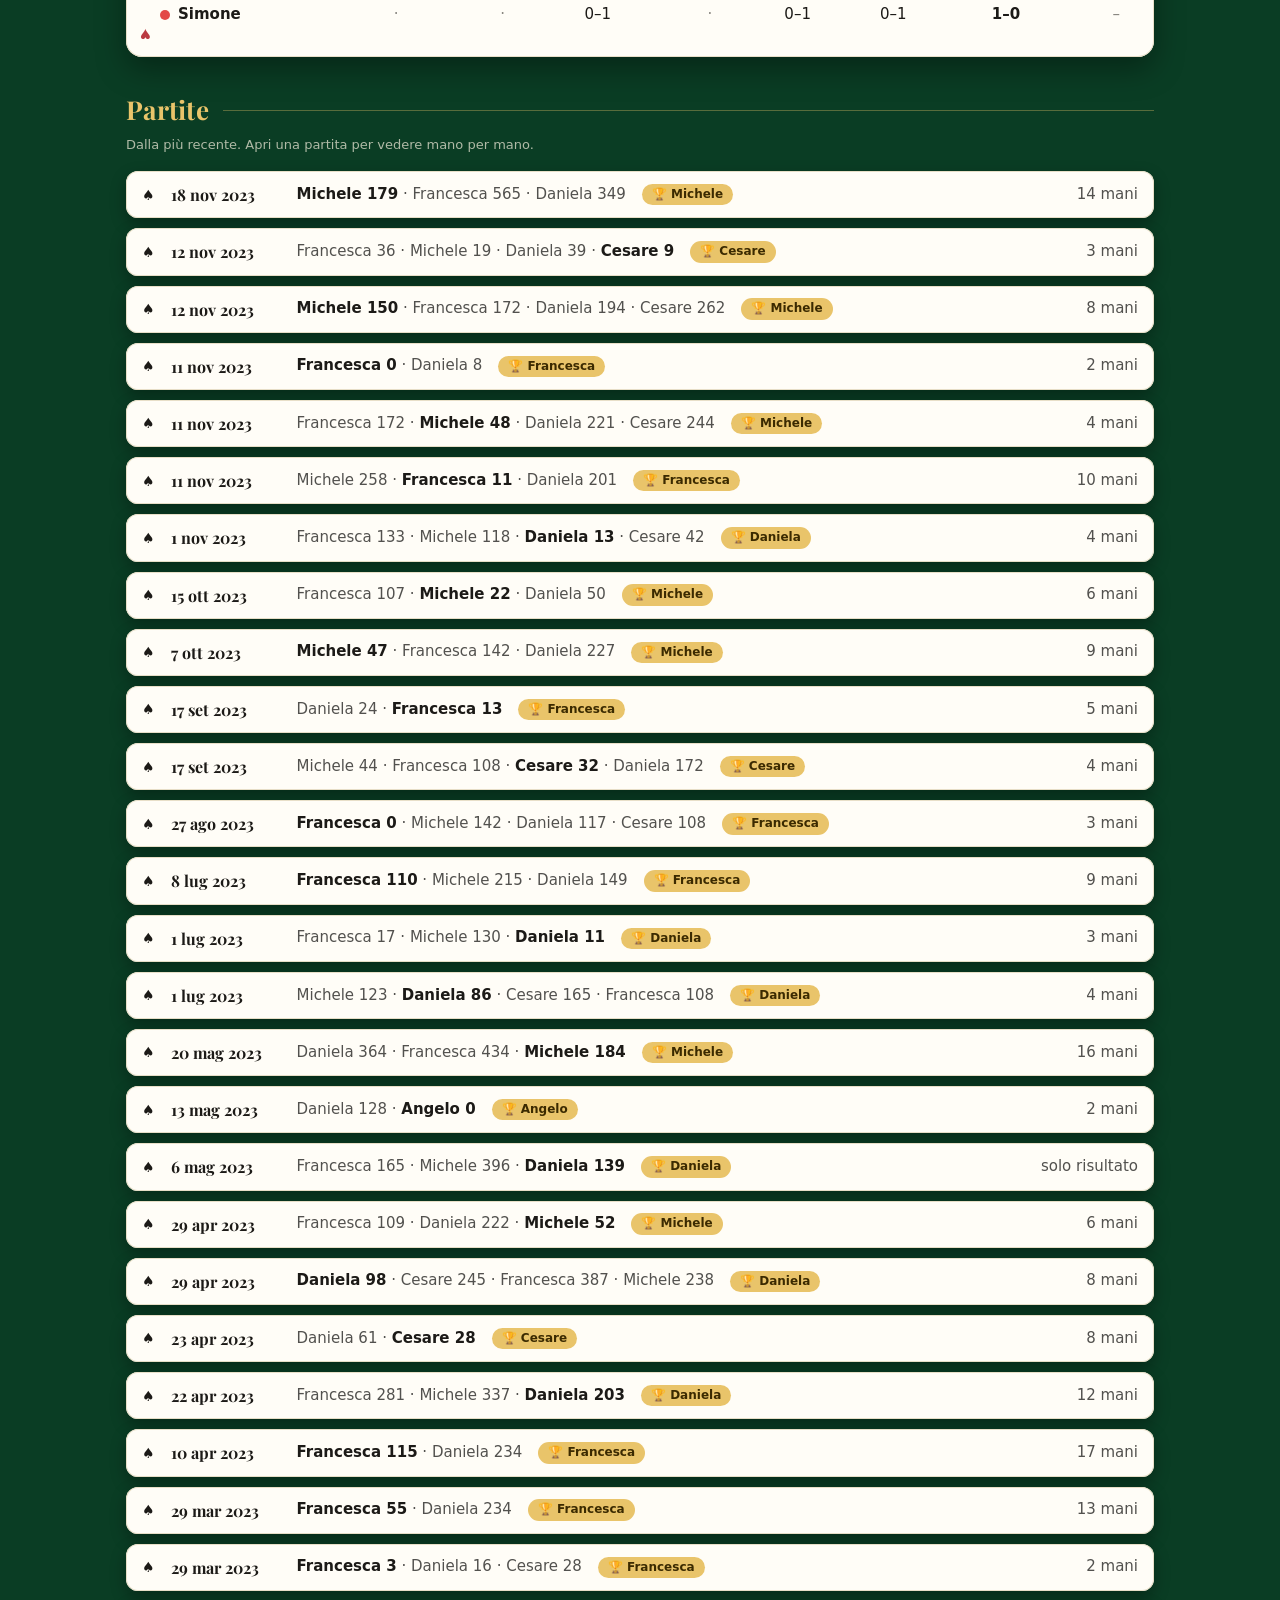
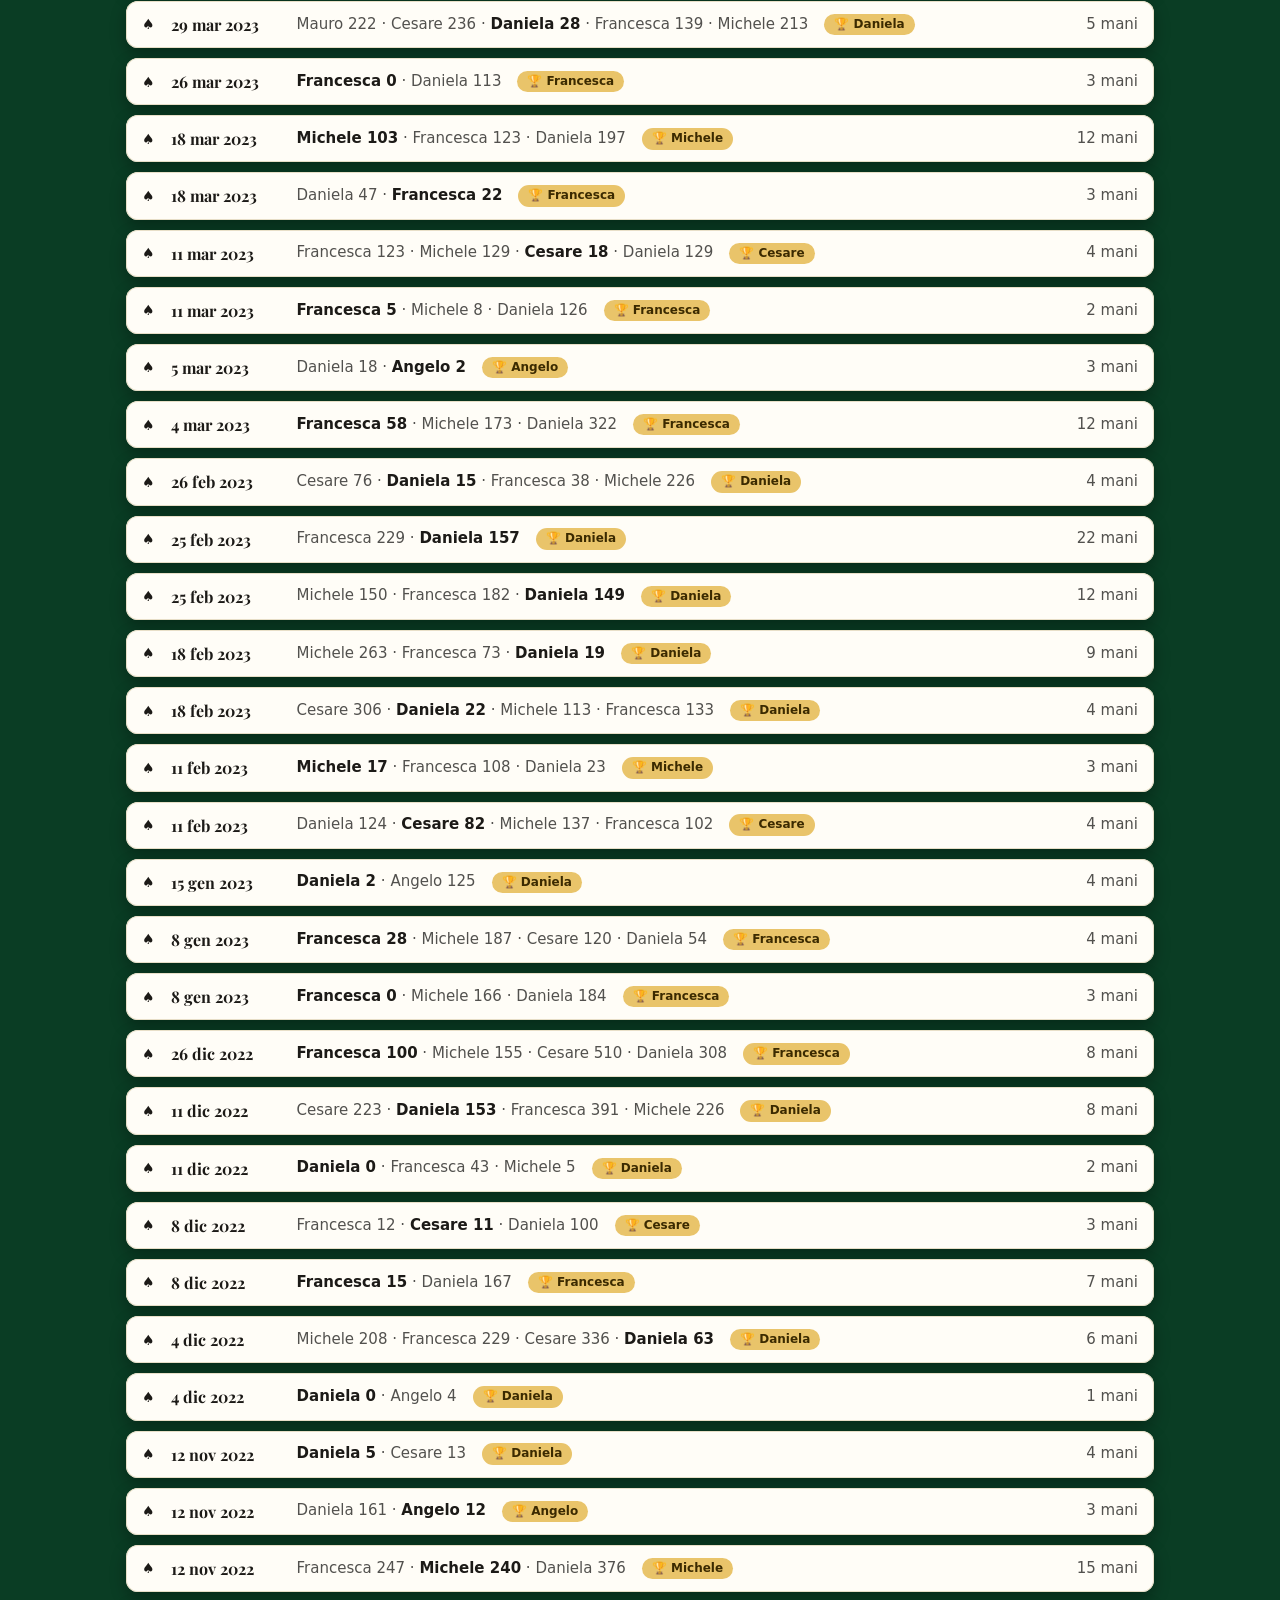
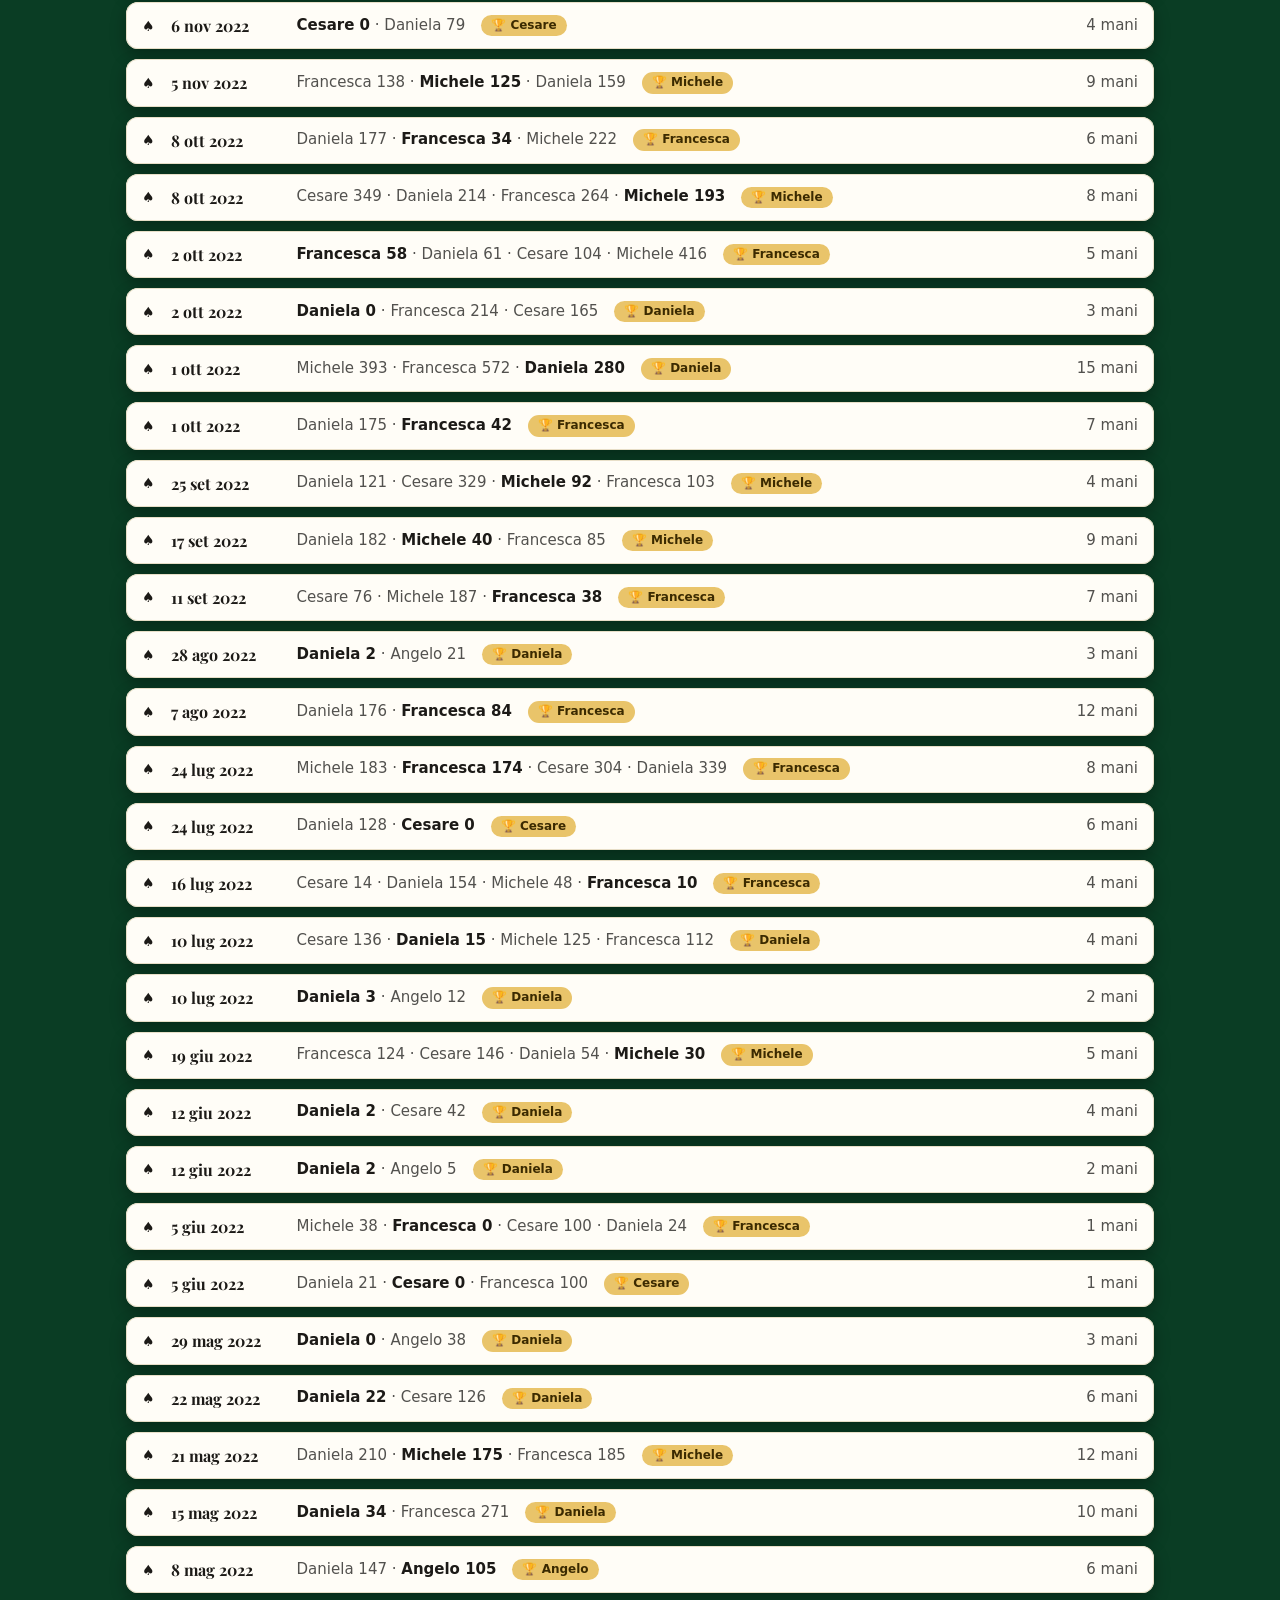
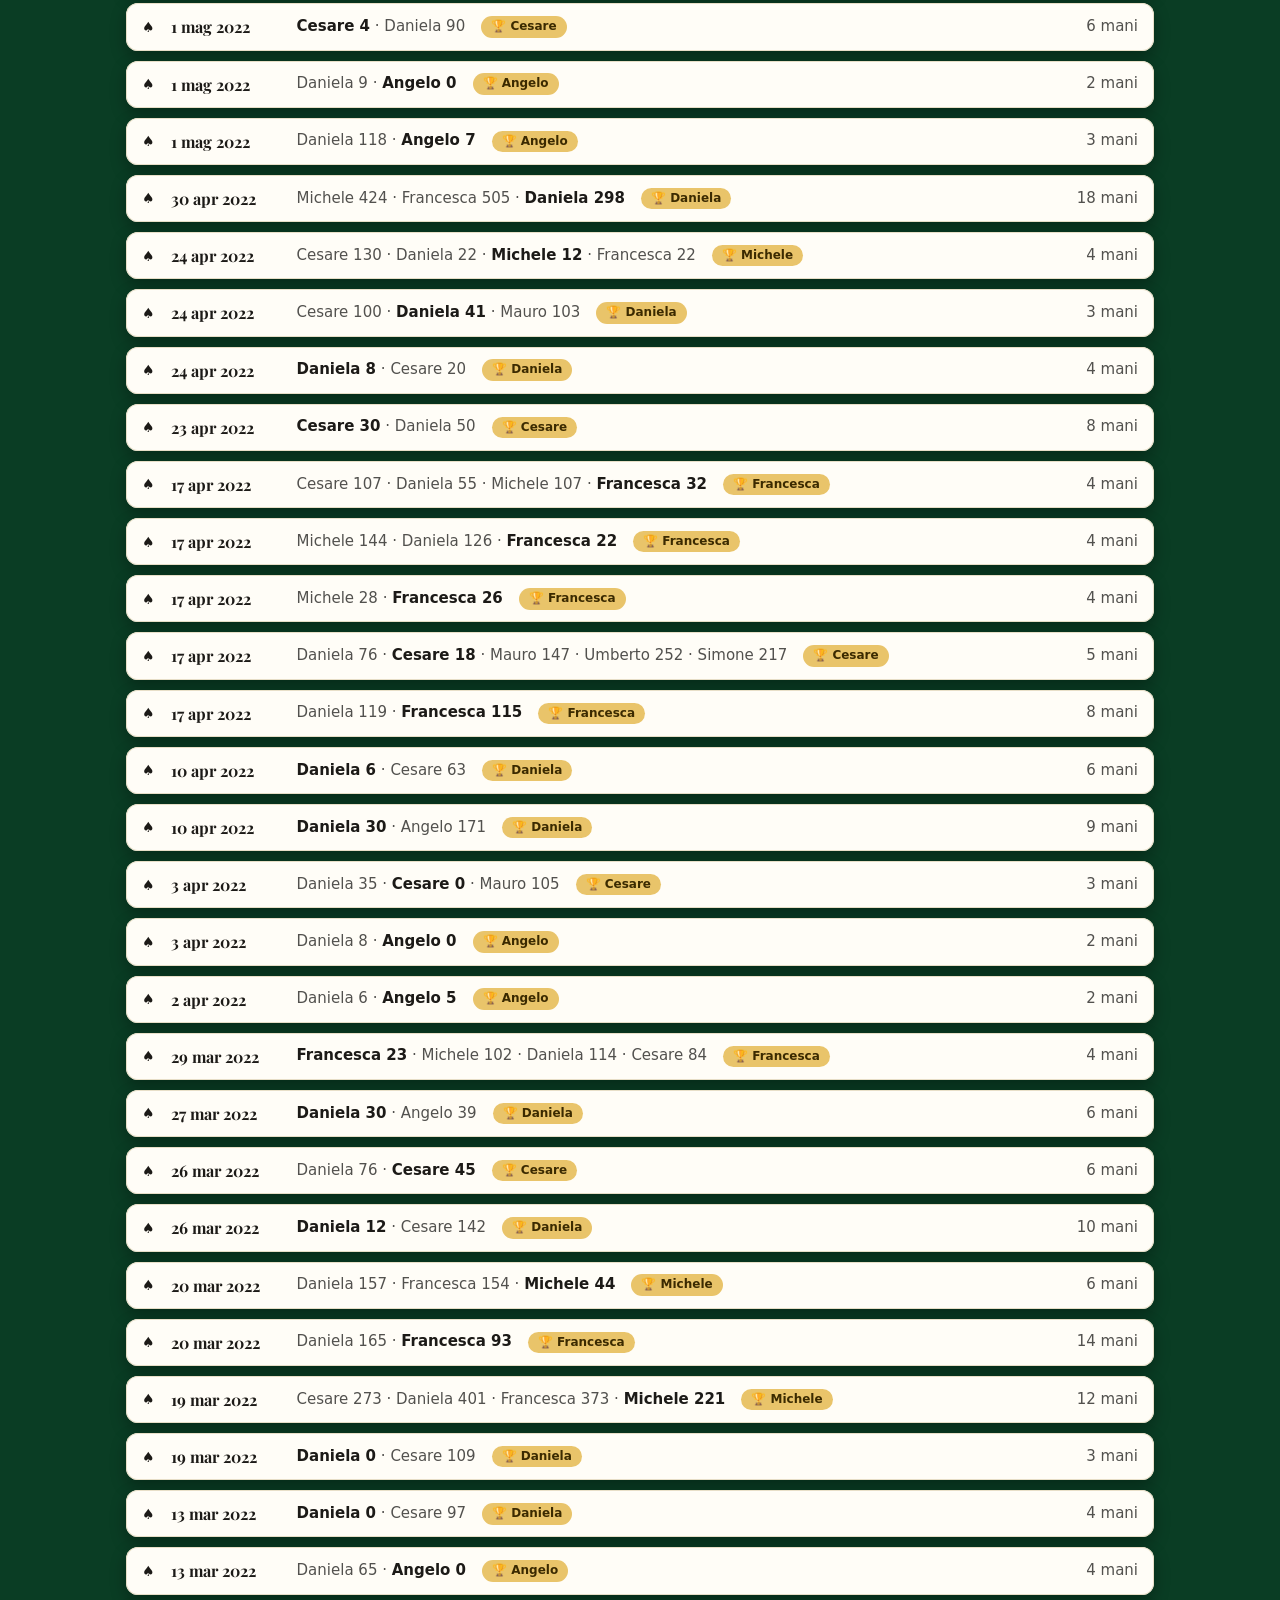
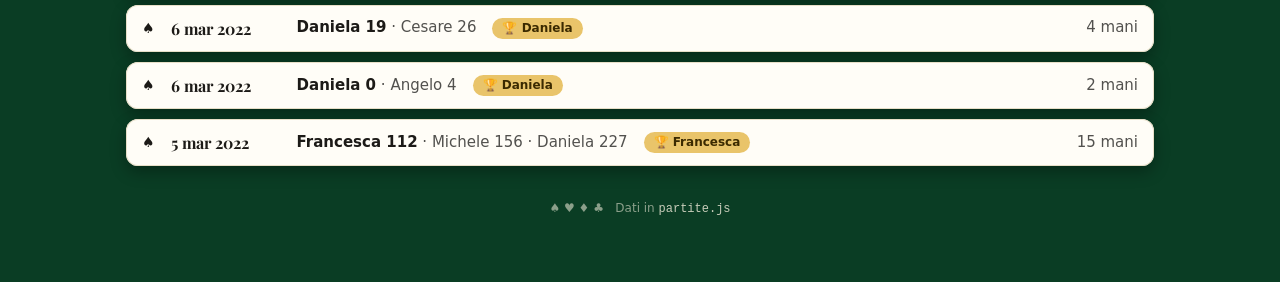
==== commit 565322c4: "40 partite dall'8/1/23 al 18/11/23; partite con solo il risultato finale (campo totali)" ====
--- a/index.html
+++ b/index.html
@@ -306,7 +306,8 @@
 const NON_APERTA = 100;
 const fmtDate = d => { const [y, m, g] = d.split("-"); return `${+g} ${MESI[+m - 1]} ${y}`; };
 const shortDate = d => { const [y, m, g] = d.split("-"); return `${+g}/${+m}/${y.slice(2)}`; };
-const totals = g => g.giocatori.map((_, i) => g.mani.reduce((s, m) => s + (Number(m[i]) || 0), 0));
+// "totali" (facoltativo) = punteggio finale scritto sul foglio, per le partite di cui non si hanno tutte le mani
+const totals = g => g.totali ? g.totali.slice() : g.giocatori.map((_, i) => g.mani.reduce((s, m) => s + (Number(m[i]) || 0), 0));
 const winners = g => { const t = totals(g), mn = Math.min(...t); return g.giocatori.filter((_, i) => t[i] === mn); };
 const pct = (a, b) => b ? Math.round(a * 100 / b) + "%" : "–";
 const num = (x, d = 1) => x.toLocaleString("it-IT", { minimumFractionDigits: d, maximumFractionDigits: d });
@@ -315,12 +316,12 @@
 /* ---------------- statistiche ---------------- */
 function stats(games) {
   const S = {};
-  const get = p => S[p] || (S[p] = { p, partite: 0, vinte: 0, mani: 0, zeri: 0, punti: 0, peggio: 0, cento: 0 });
+  const get = p => S[p] || (S[p] = { p, partite: 0, vinte: 0, mani: 0, zeri: 0, punti: 0, peggio: 0, cento: 0, tot: 0 });
   games.forEach(g => {
-    const w = winners(g);
+    const w = winners(g), t = totals(g);
     g.giocatori.forEach((p, i) => {
       const s = get(p);
-      s.partite++; if (w.includes(p)) s.vinte++;
+      s.partite++; s.tot += t[i]; if (w.includes(p)) s.vinte++;
       g.mani.forEach(m => {
         if (m[i] === null || m[i] === undefined) return; // mano non giocata
         const v = Number(m[i]) || 0;
@@ -486,7 +487,7 @@
     <th>Giocatore</th><th>Partite</th><th>Vinte</th><th>% vittorie</th><th>Punti medi a partita</th>
     <th>Punti medi a mano</th><th>Chiusure</th><th>Non aperte</th><th>Mano peggiore</th></tr></thead><tbody>` +
     (S.length ? S.map((s, i) => `<tr><td>${who(s.p)}${i < 3 ? ` <span class="medal">${medal[i]}</span>` : ""}</td><td>${s.partite}</td><td>${s.vinte}</td><td>${pct(s.vinte, s.partite)}</td>
-      <td>${num(s.punti / s.partite)}</td><td>${num(s.punti / s.mani)}</td><td>${s.zeri} <span style="color:var(--muted)">(${pct(s.zeri, s.mani)})</span></td>
+      <td>${num(s.tot / s.partite)}</td><td>${s.mani ? num(s.punti / s.mani) : "–"}</td><td>${s.zeri} <span style="color:var(--muted)">(${pct(s.zeri, s.mani)})</span></td>
       <td>${s.cento}</td><td>${s.peggio}</td></tr>`).join("") : `<tr><td colspan="9" class="empty">Nessuna partita</td></tr>`) + "</tbody>";
 }
 
@@ -495,7 +496,7 @@
     S.map(s => ({ p: s.p, v: s.vinte, s })).sort((a, b) => b.v - a.v),
     { tip: r => `${r.s.vinte} vinte su ${r.s.partite} (${pct(r.s.vinte, r.s.partite)})` });
   barChart(document.getElementById("chMedia"),
-    S.map(s => ({ p: s.p, v: s.punti / s.mani, s })).sort((a, b) => a.v - b.v),
+    S.filter(s => s.mani).map(s => ({ p: s.p, v: s.punti / s.mani, s })).sort((a, b) => a.v - b.v),
     { fmt: v => num(v), tip: r => `${num(r.v)} punti a mano su ${r.s.mani} mani` });
 
   const pl = PLAYERS.filter(p => GAMES.some(g => g.giocatori.includes(p)));
@@ -581,7 +582,7 @@
       return `<td${v === 0 ? ' class="zero"' : ""}>${v}</td>`; }).join("")}</tr>`).join("");
     return `<details class="game" data-id="${esc(g.id)}"><summary>
       <span class="gdate">${fmtDate(g.data)}</span><span class="gscore">${score}</span>
-      <span class="badge">🏆 ${esc(nomi(w))}</span><span class="gscore" style="margin-left:auto">${g.mani.length} mani</span></summary>
+      <span class="badge">🏆 ${esc(nomi(w))}</span><span class="gscore" style="margin-left:auto">${g.mani.length ? `${g.mani.length} mani` : "solo risultato"}</span></summary>
       <div class="gbody">${g.note ? `<p class="hint">${esc(g.note)}</p>` : ""}<div class="grid2">
         <div class="scroll"><table><thead><tr><th>Mano</th>${g.giocatori.map(p => `<th>${who(p)}</th>`).join("")}</tr></thead>
         <tbody>${rows}<tr class="tot"><td>Totale</td>${t.map(v => `<td${v === mn ? ' class="win"' : ""}>${v}</td>`).join("")}</tr></tbody></table></div>
@@ -594,6 +595,7 @@
 }
 function drawGame(d) {
   const g = ALL.find(x => x.id === d.dataset.id);
+  if (!g.mani.length) { d.querySelector(".chart").innerHTML = '<p class="empty">Mani non trascritte</p>'; return; }
   const series = g.giocatori.map((p, i) => {
     let s = 0; return { name: p, values: [0, ...g.mani.map(m => (s += Number(m[i]) || 0))] };
   });
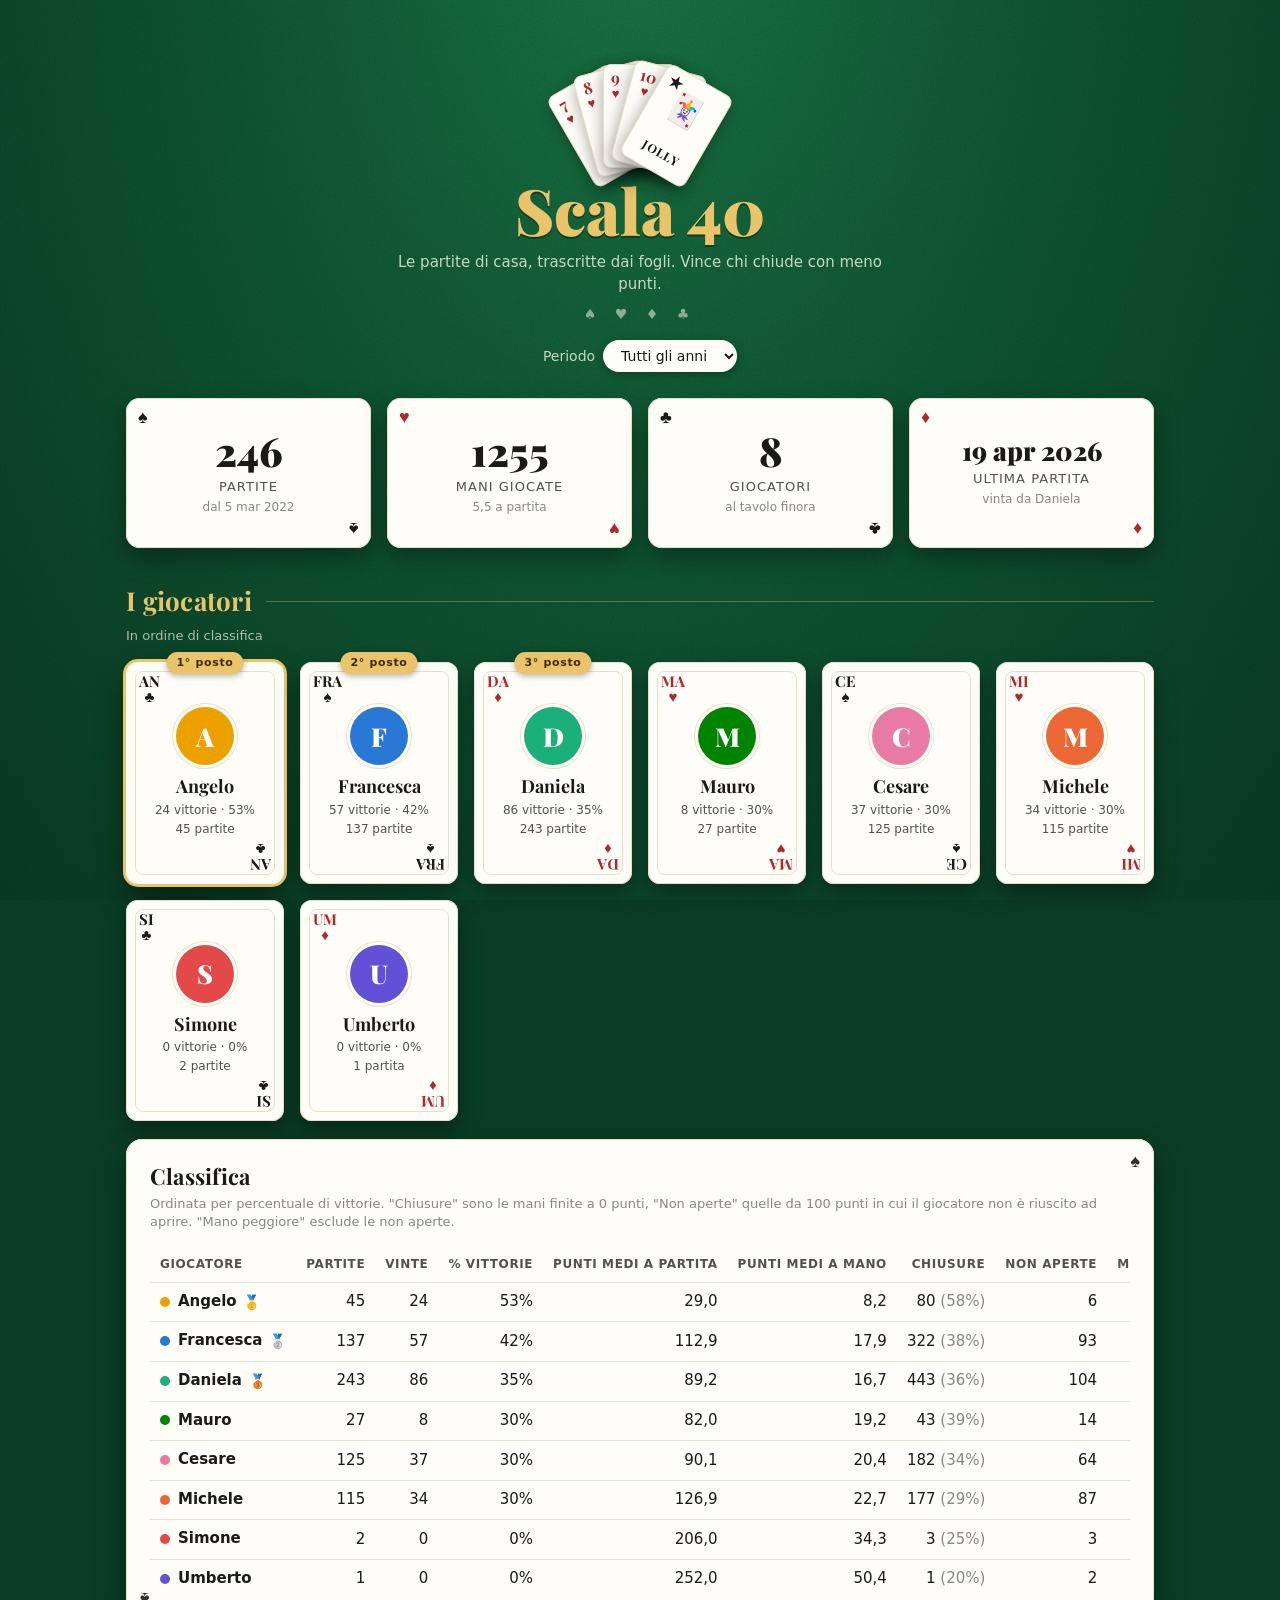
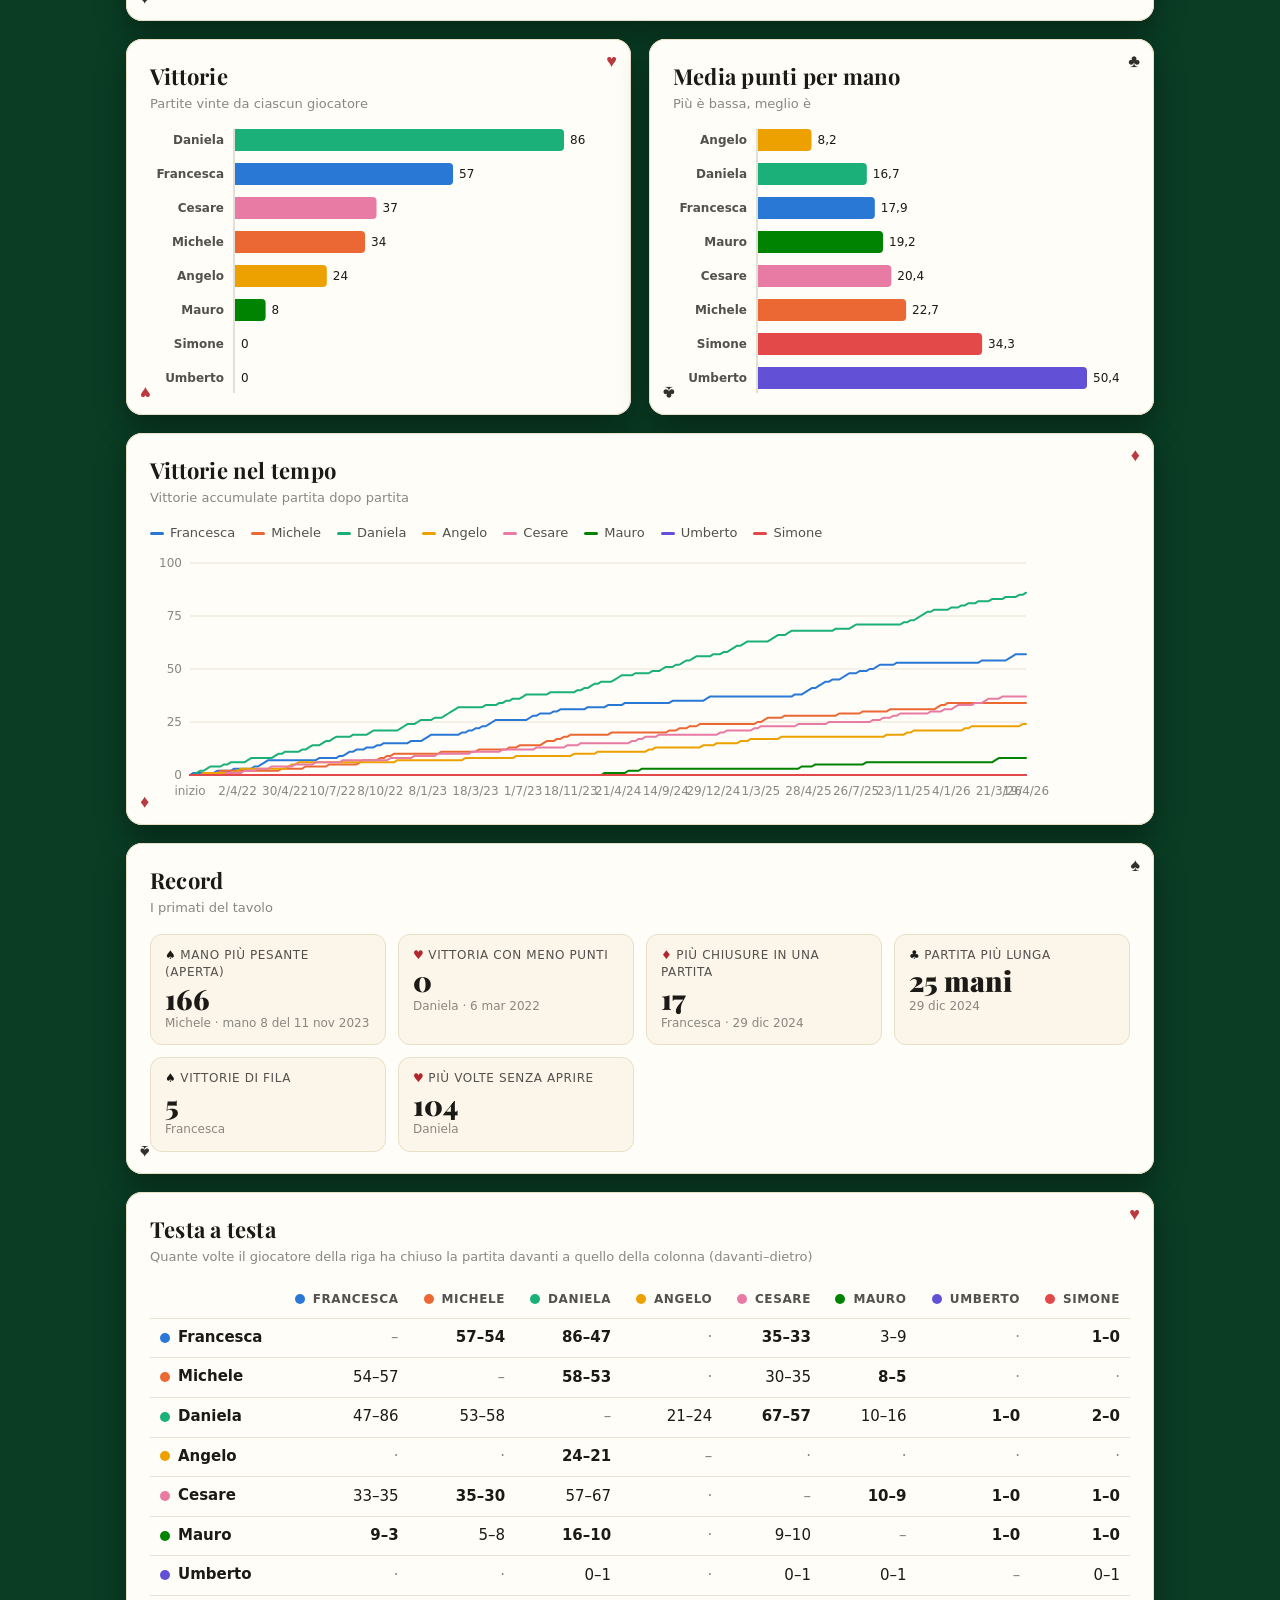
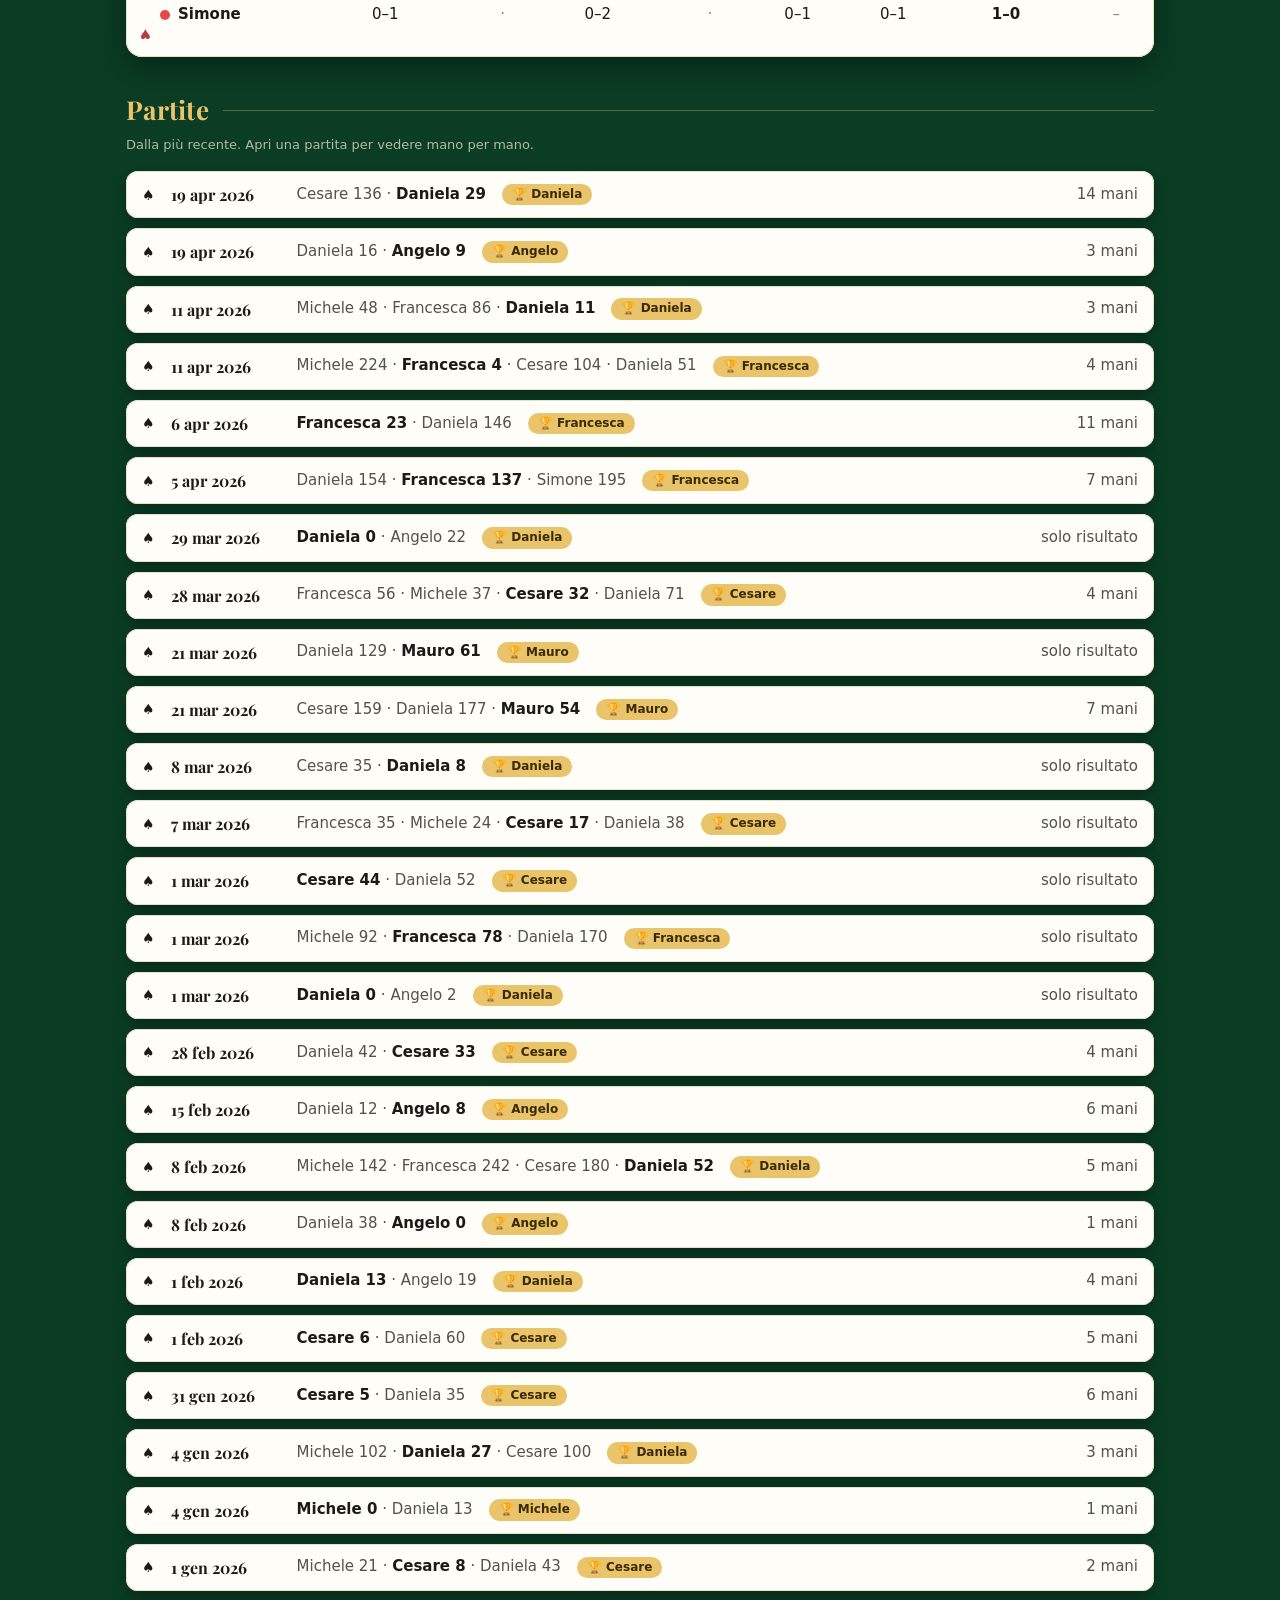
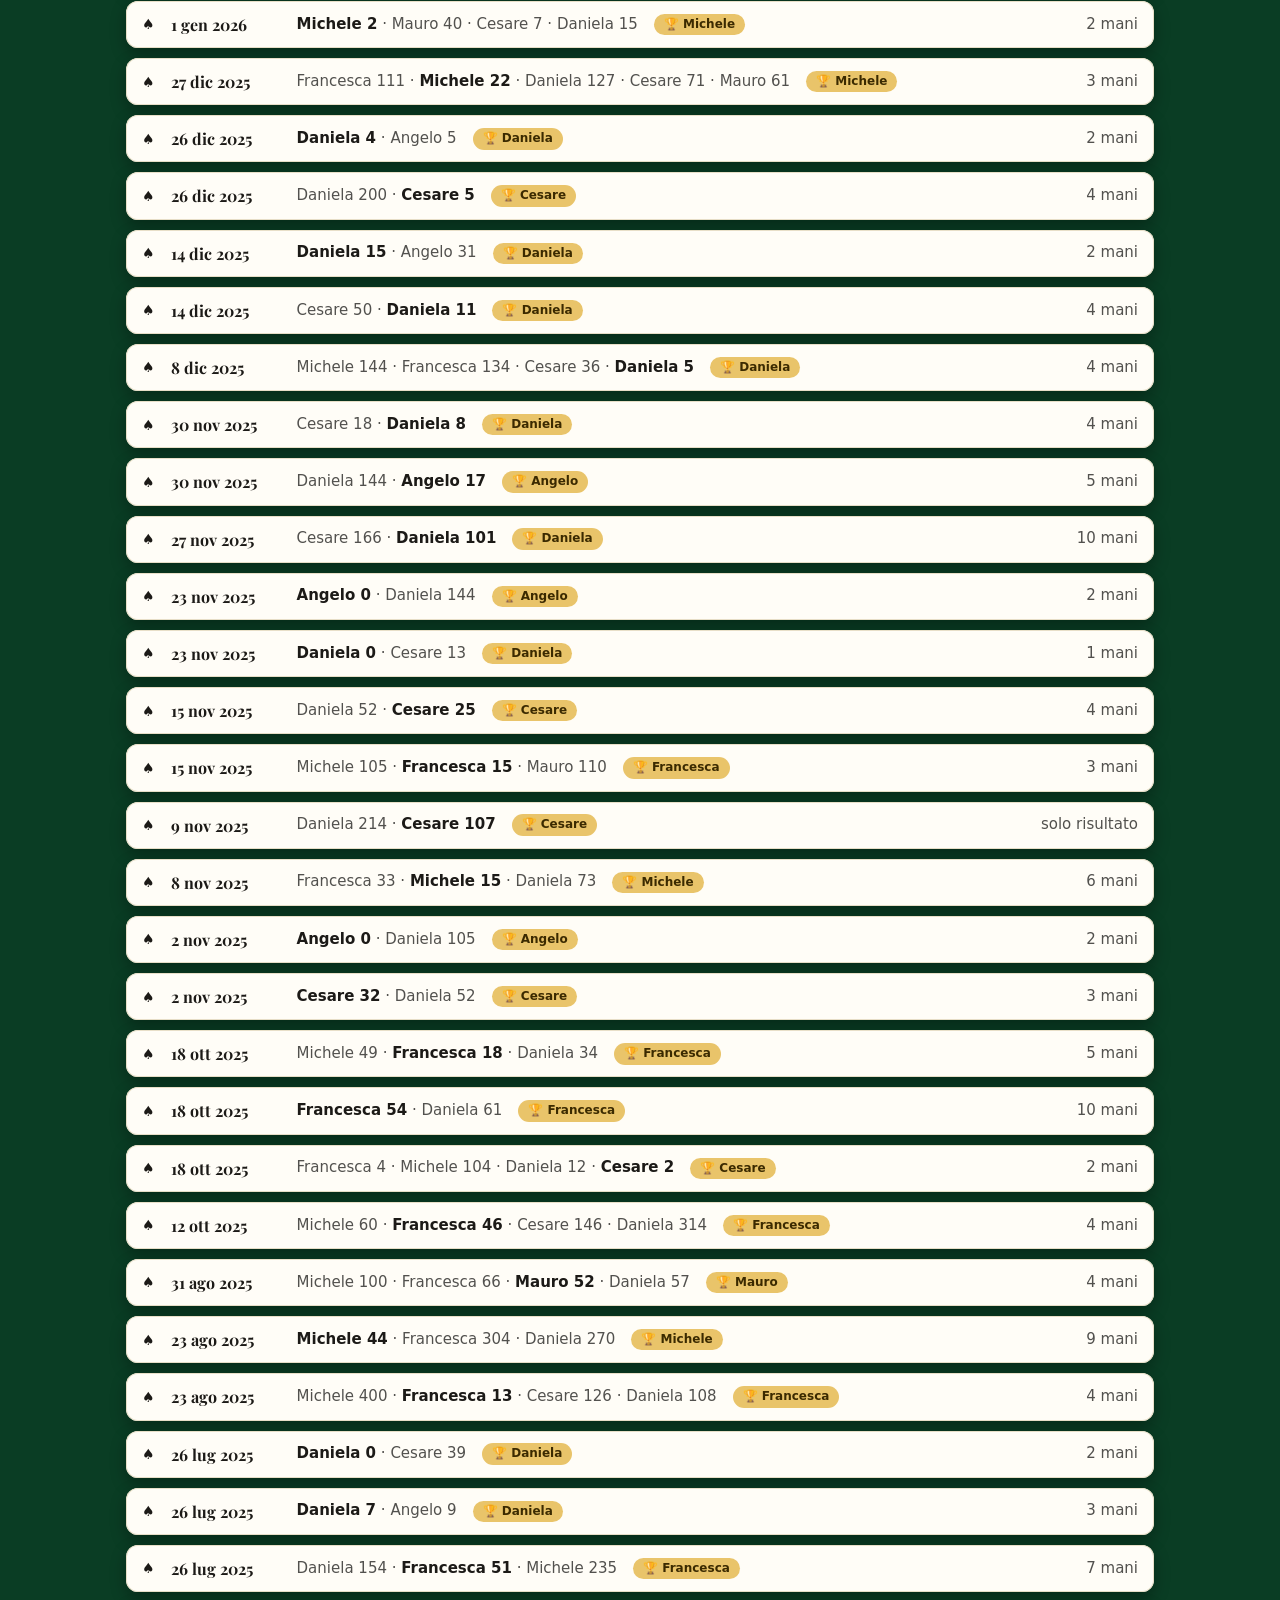
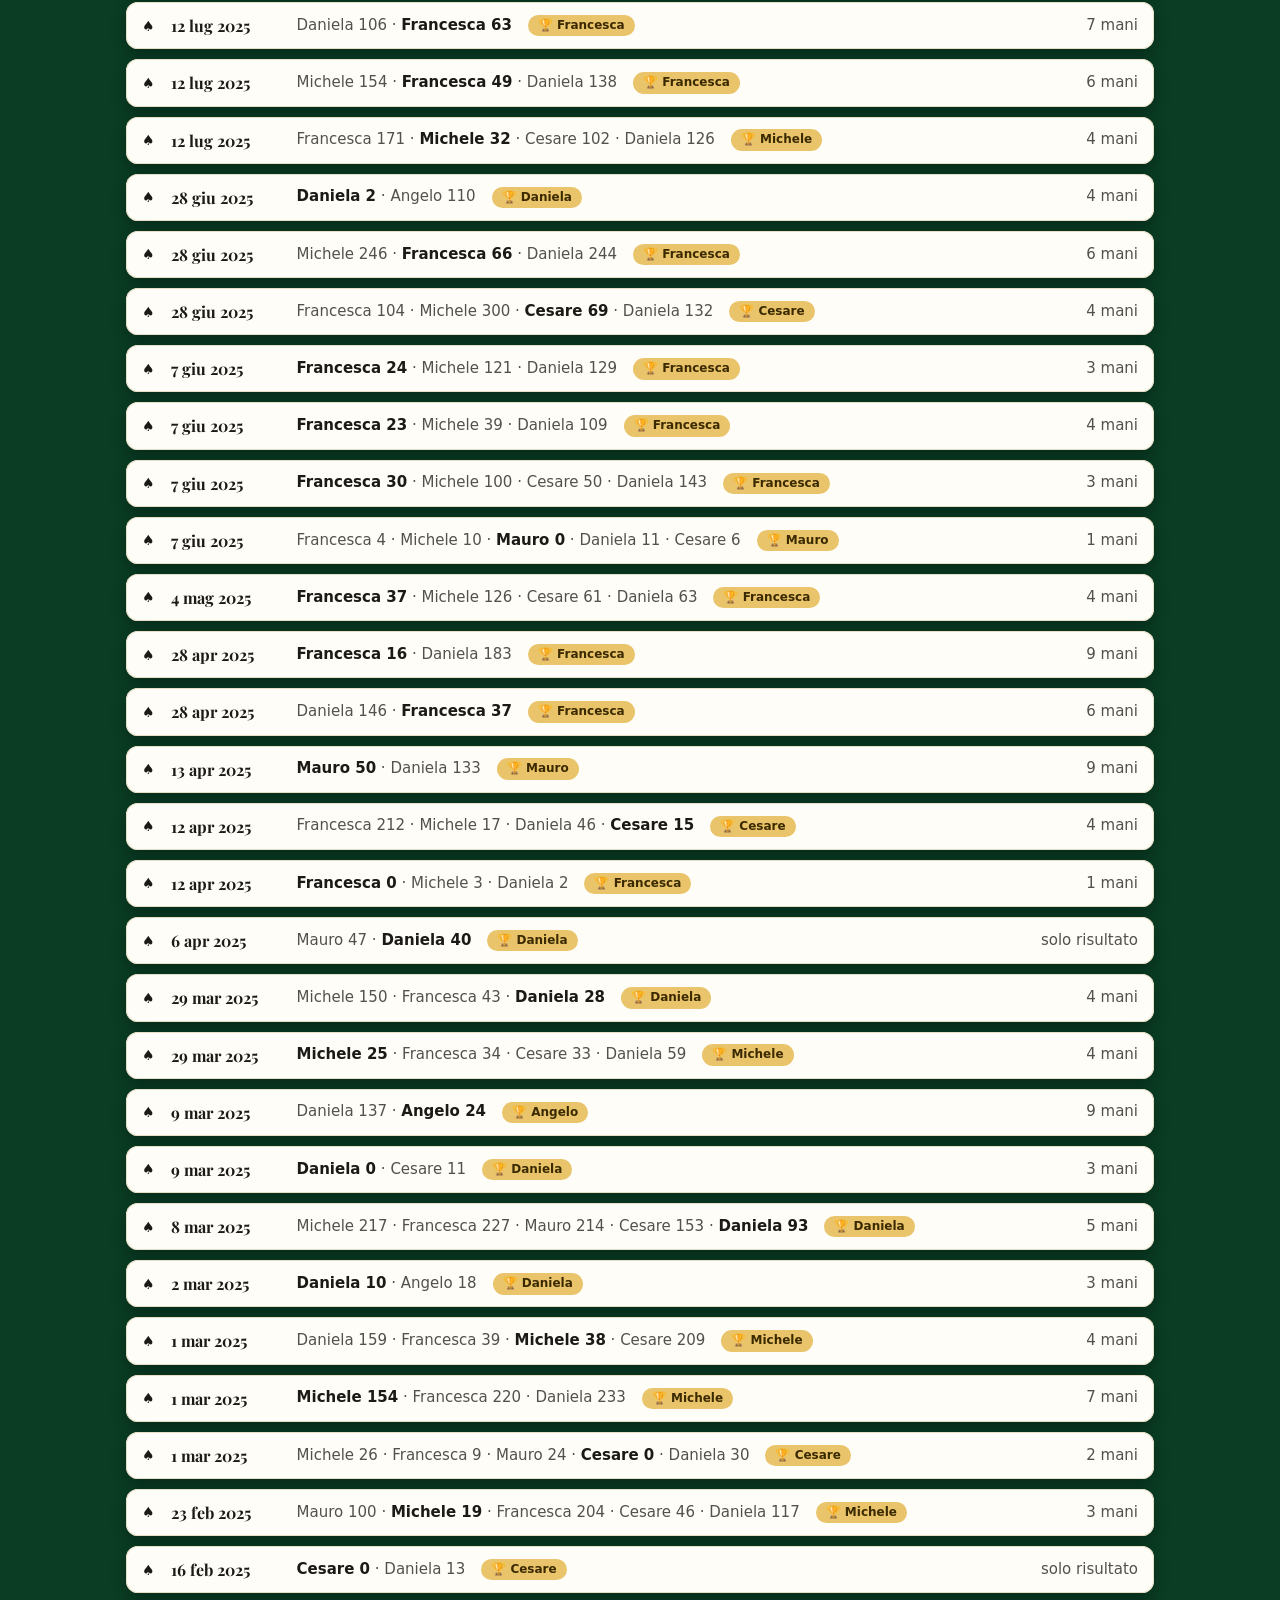
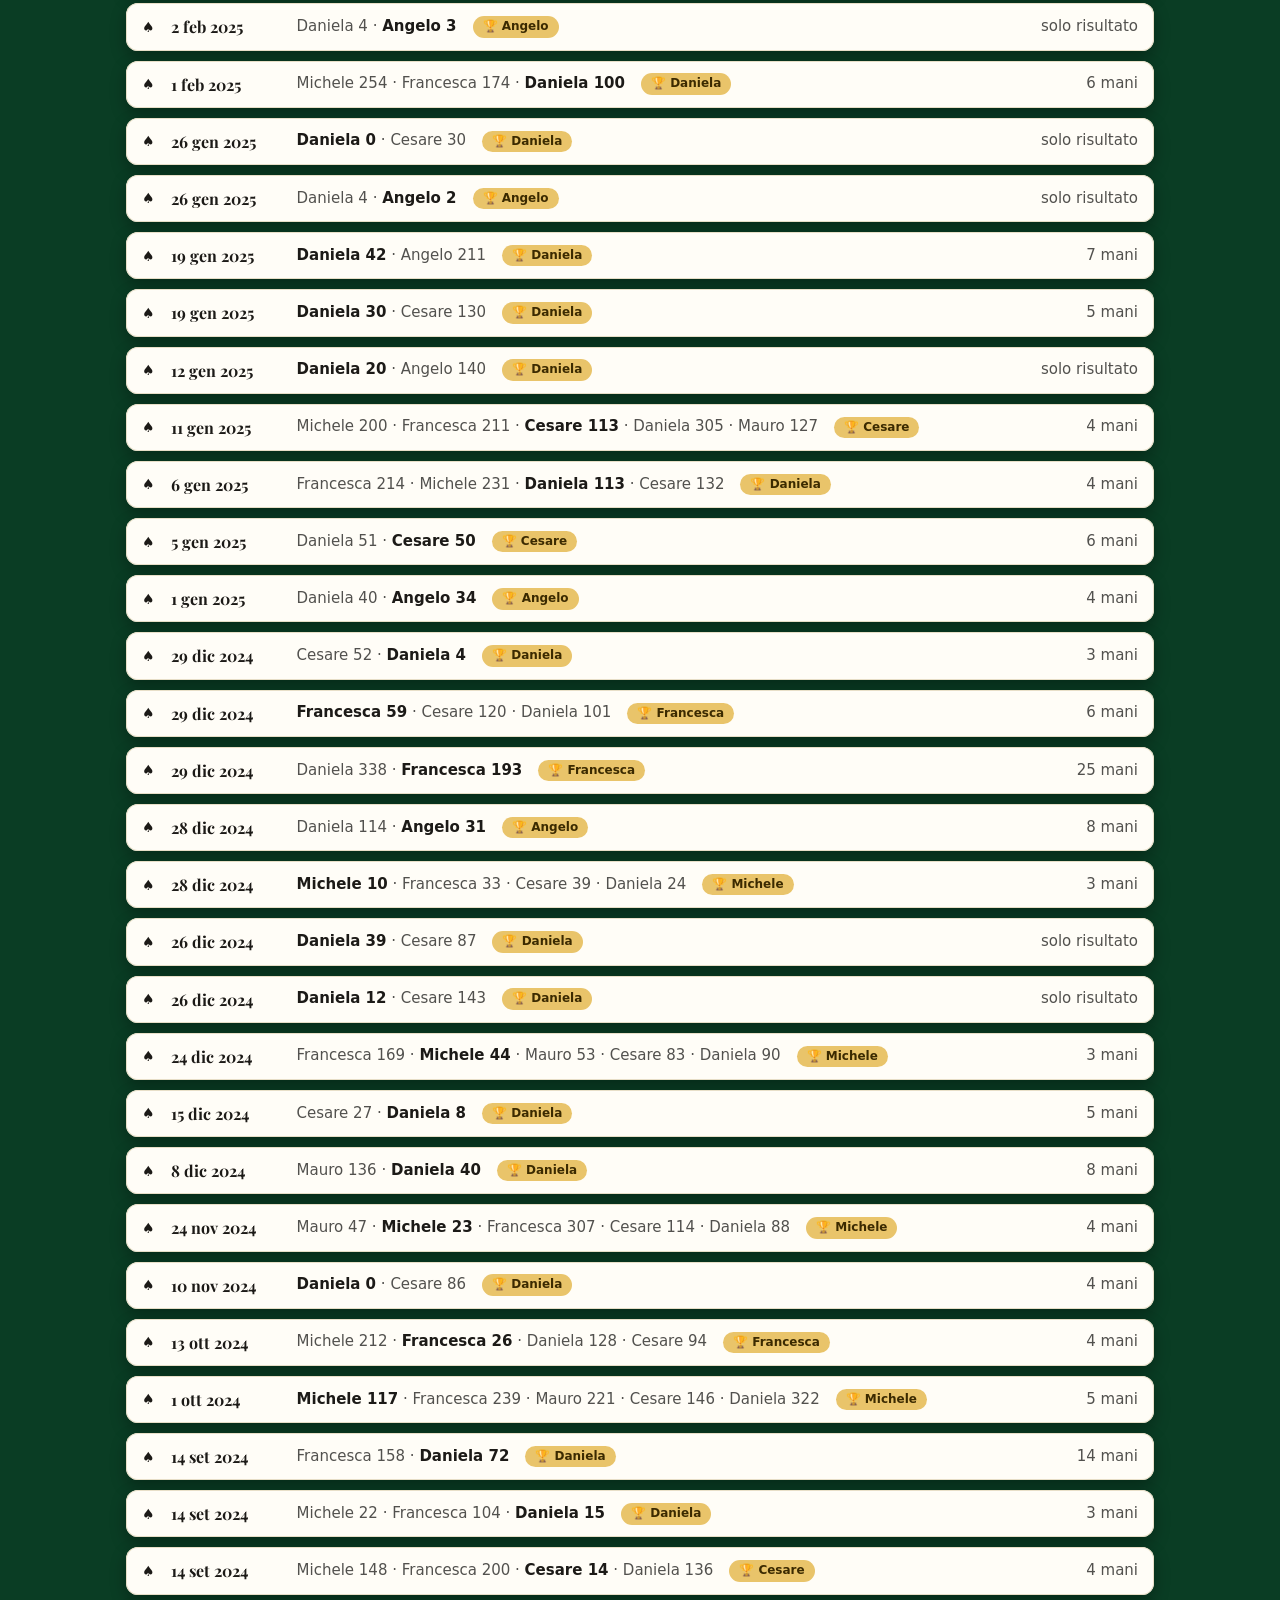
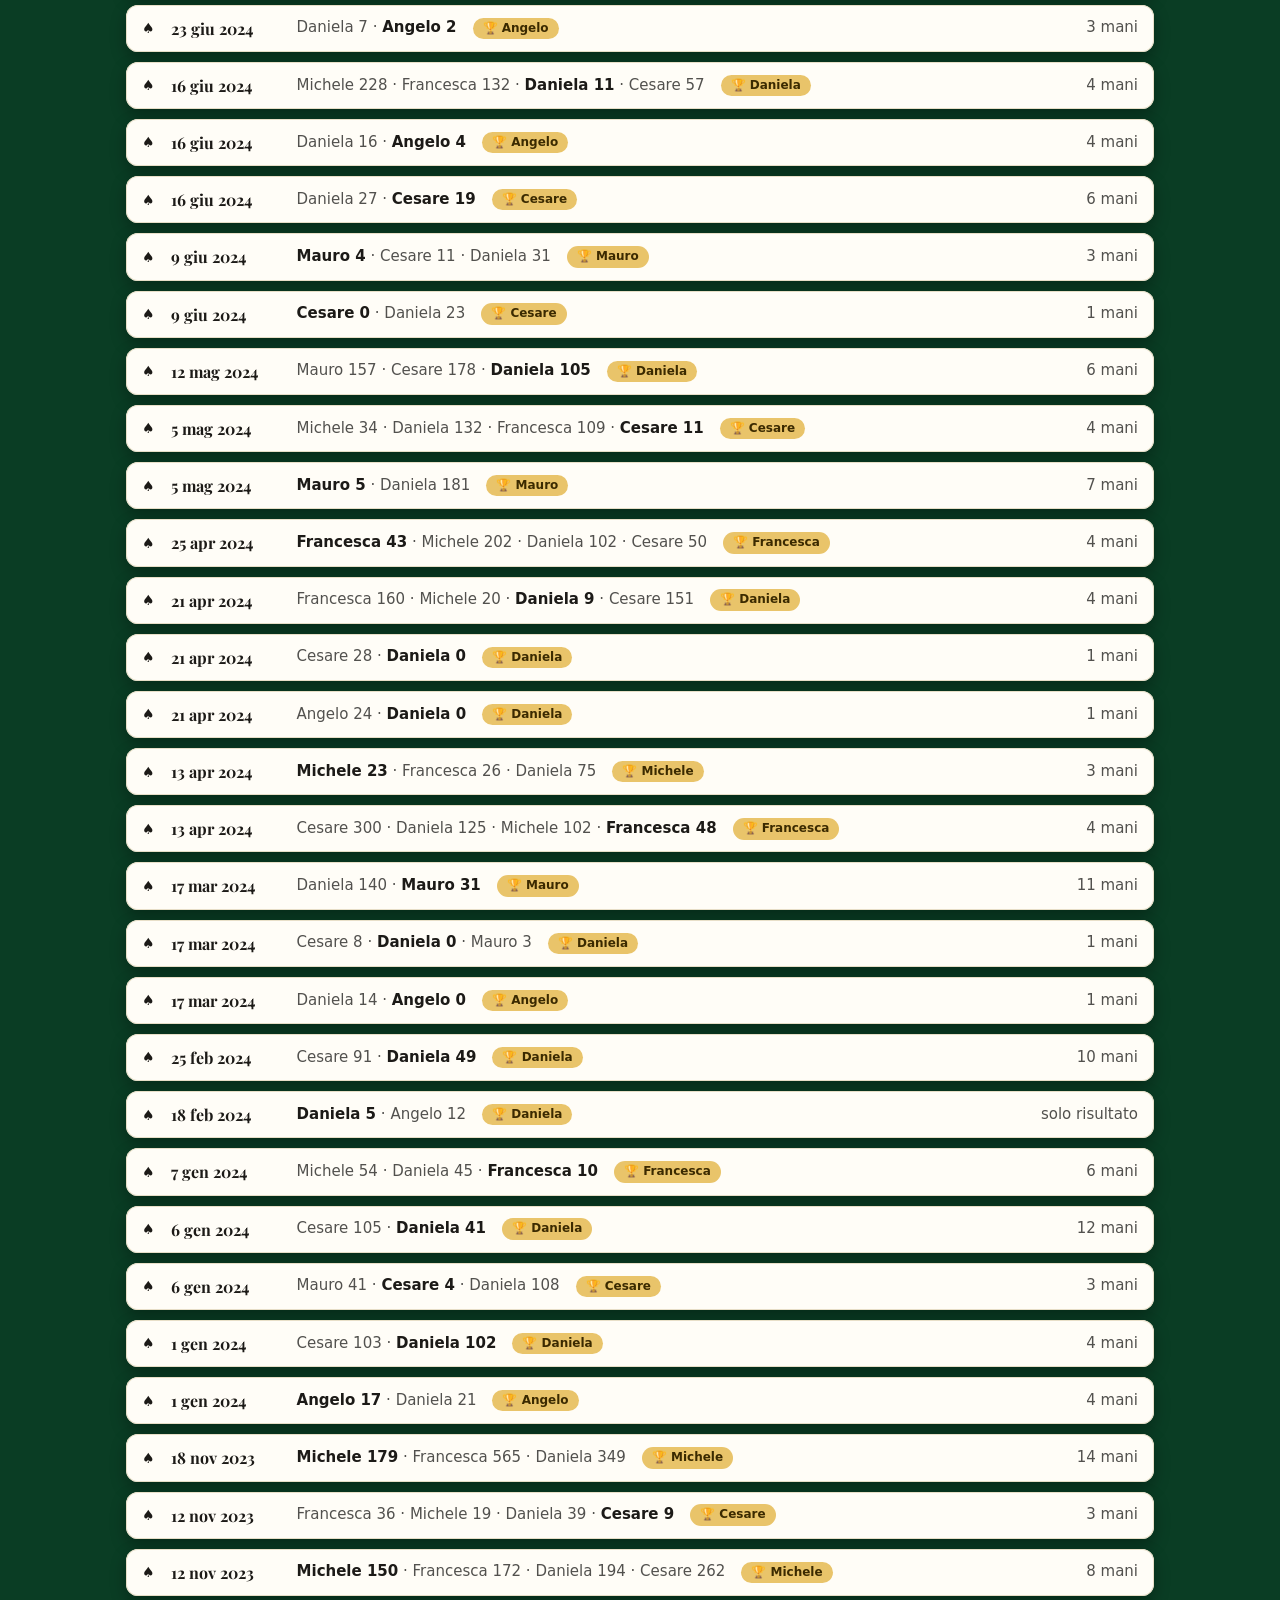
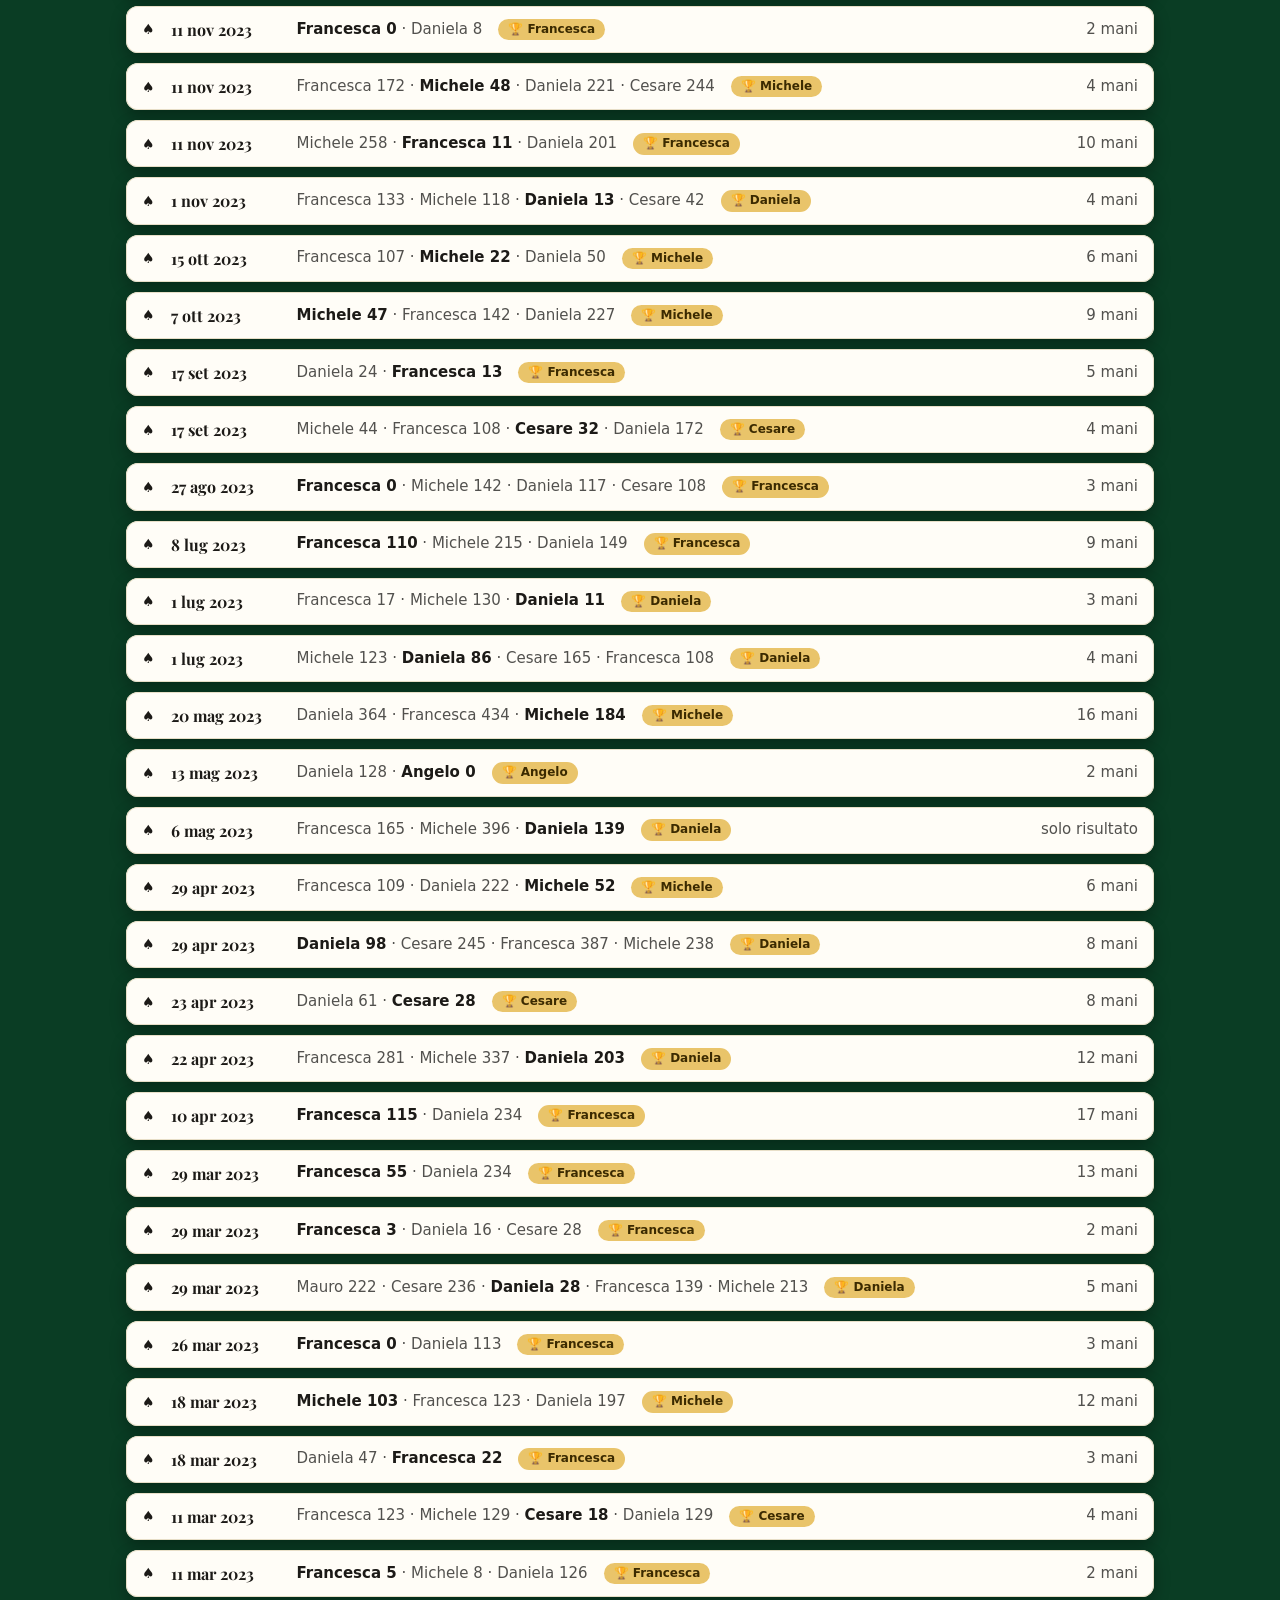
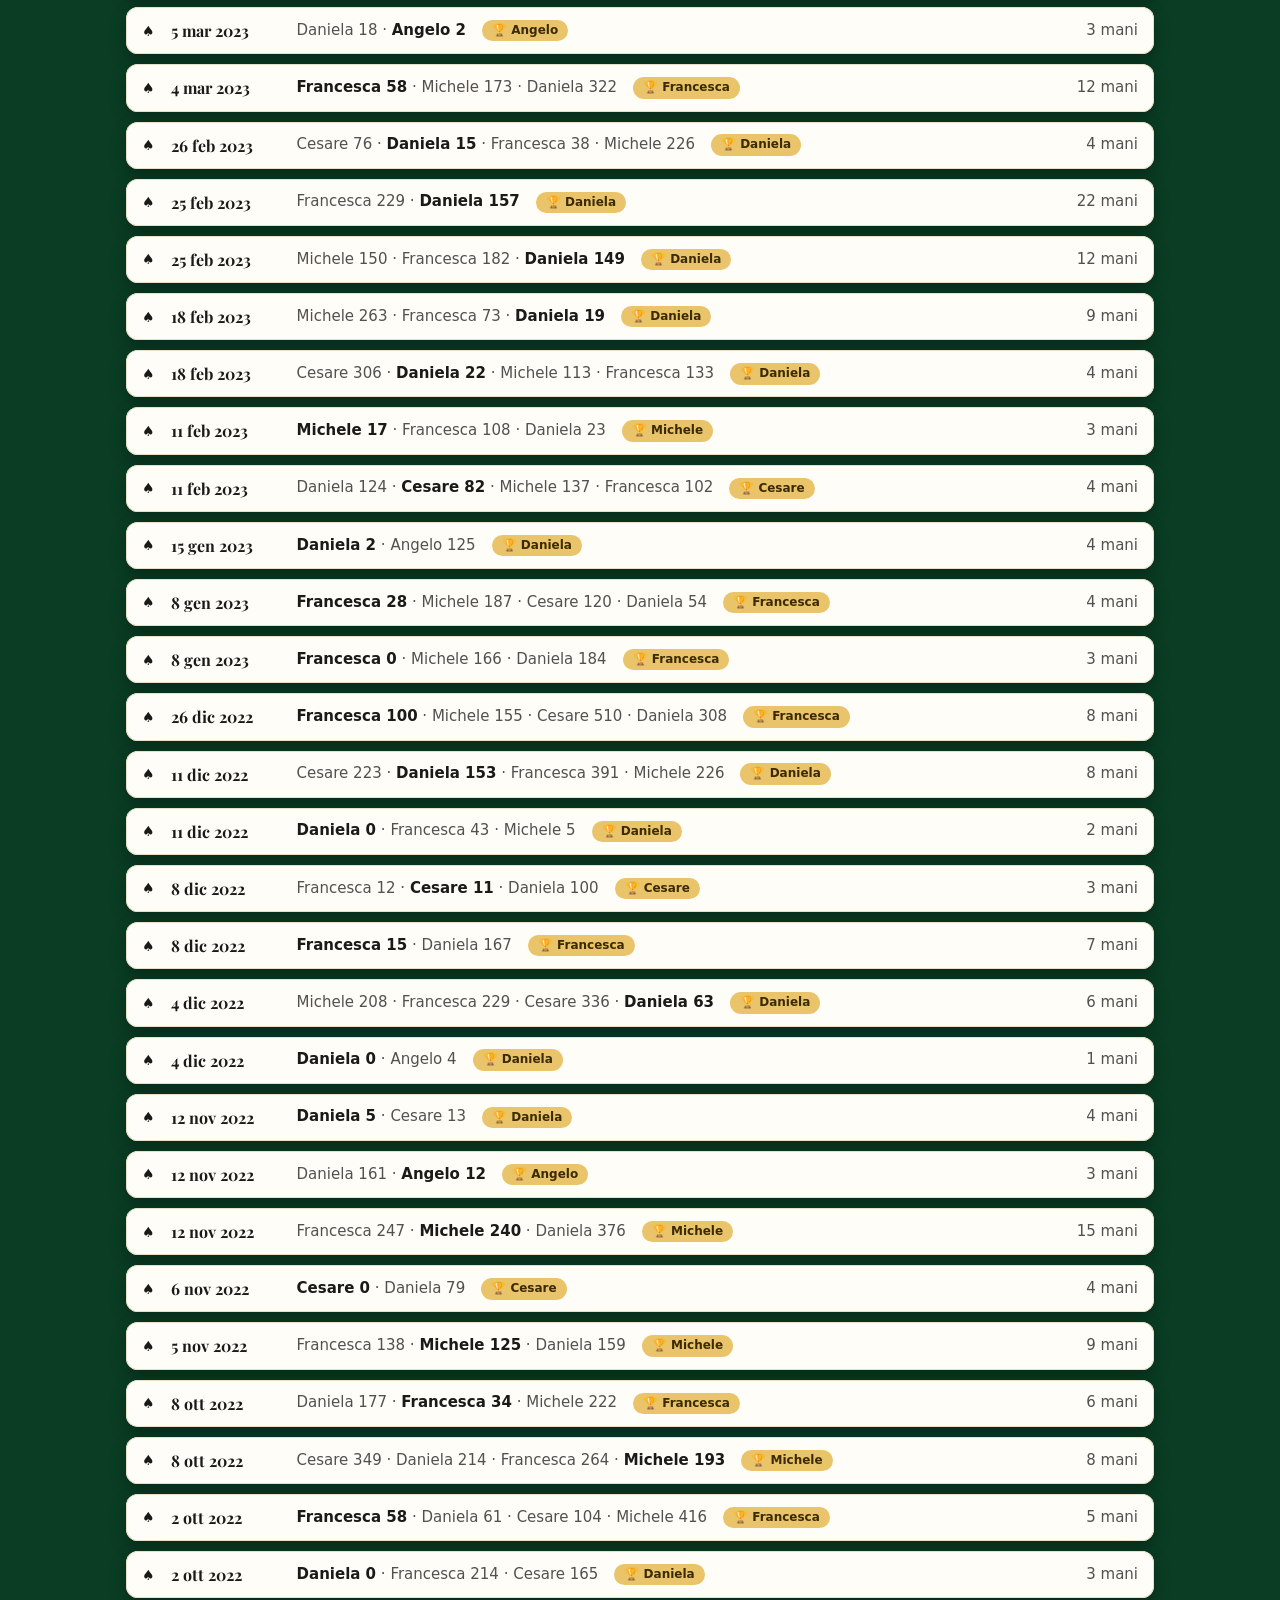
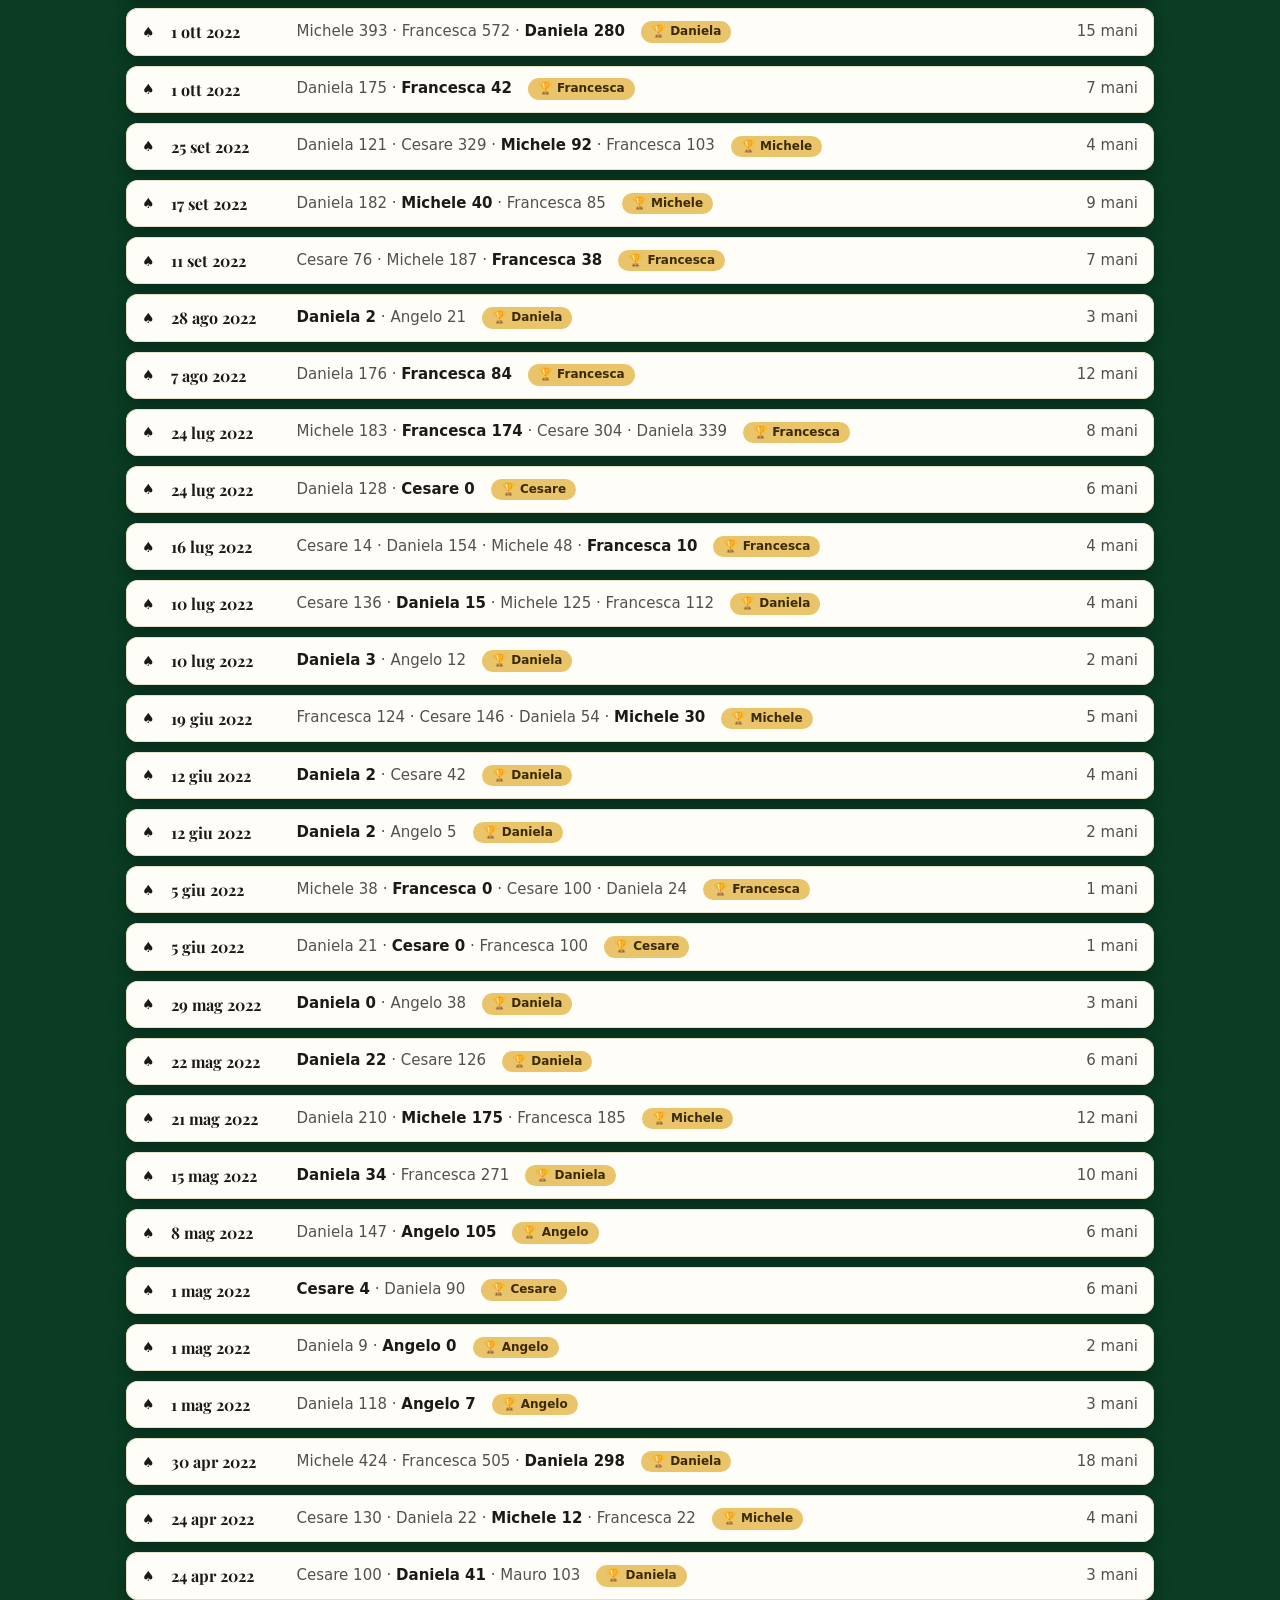
==== commit 0027a66c: "92 partite dall'1/1/25 al 19/4/26 (13 con solo il risultato finale) Co-Authored-By: Claude Opus 5.5 " ====
--- a/index.html
+++ b/index.html
@@ -454,7 +454,7 @@
   const last = GAMES[GAMES.length - 1];
   const T = [
     ["♠", GAMES.length, "Partite", GAMES.length ? `dal ${fmtDate(GAMES[0].data)}` : ""],
-    ["♥", mani, "Mani giocate", GAMES.length ? `${num(mani / GAMES.length)} a partita` : ""],
+    ["♥", mani, "Mani giocate", GAMES.length ? `${num(mani / Math.max(1, GAMES.filter(g => g.mani.length).length))} a partita` : ""],
     ["♣", pl.size, "Giocatori", "al tavolo finora"],
     ["♦", last ? fmtDate(last.data) : "–", "Ultima partita", last ? `vinta da ${nomi(winners(last))}` : ""]
   ];
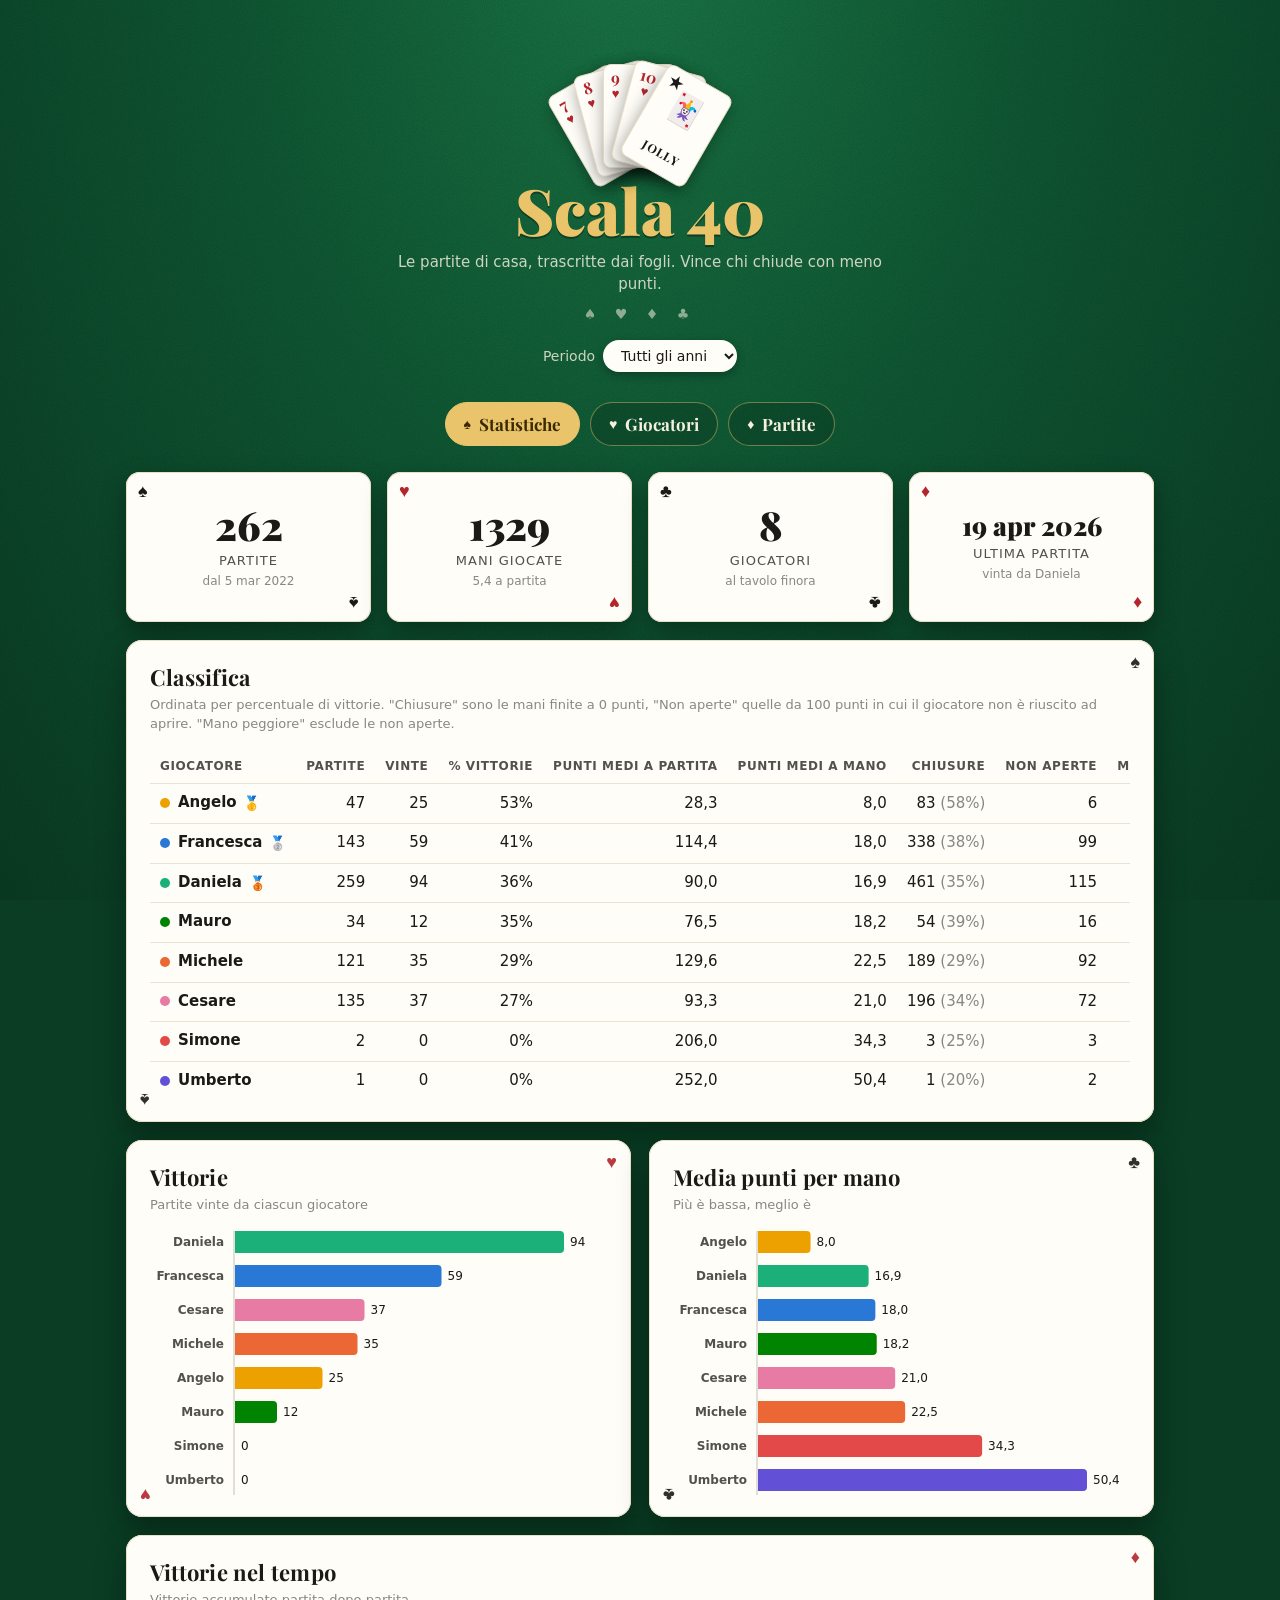
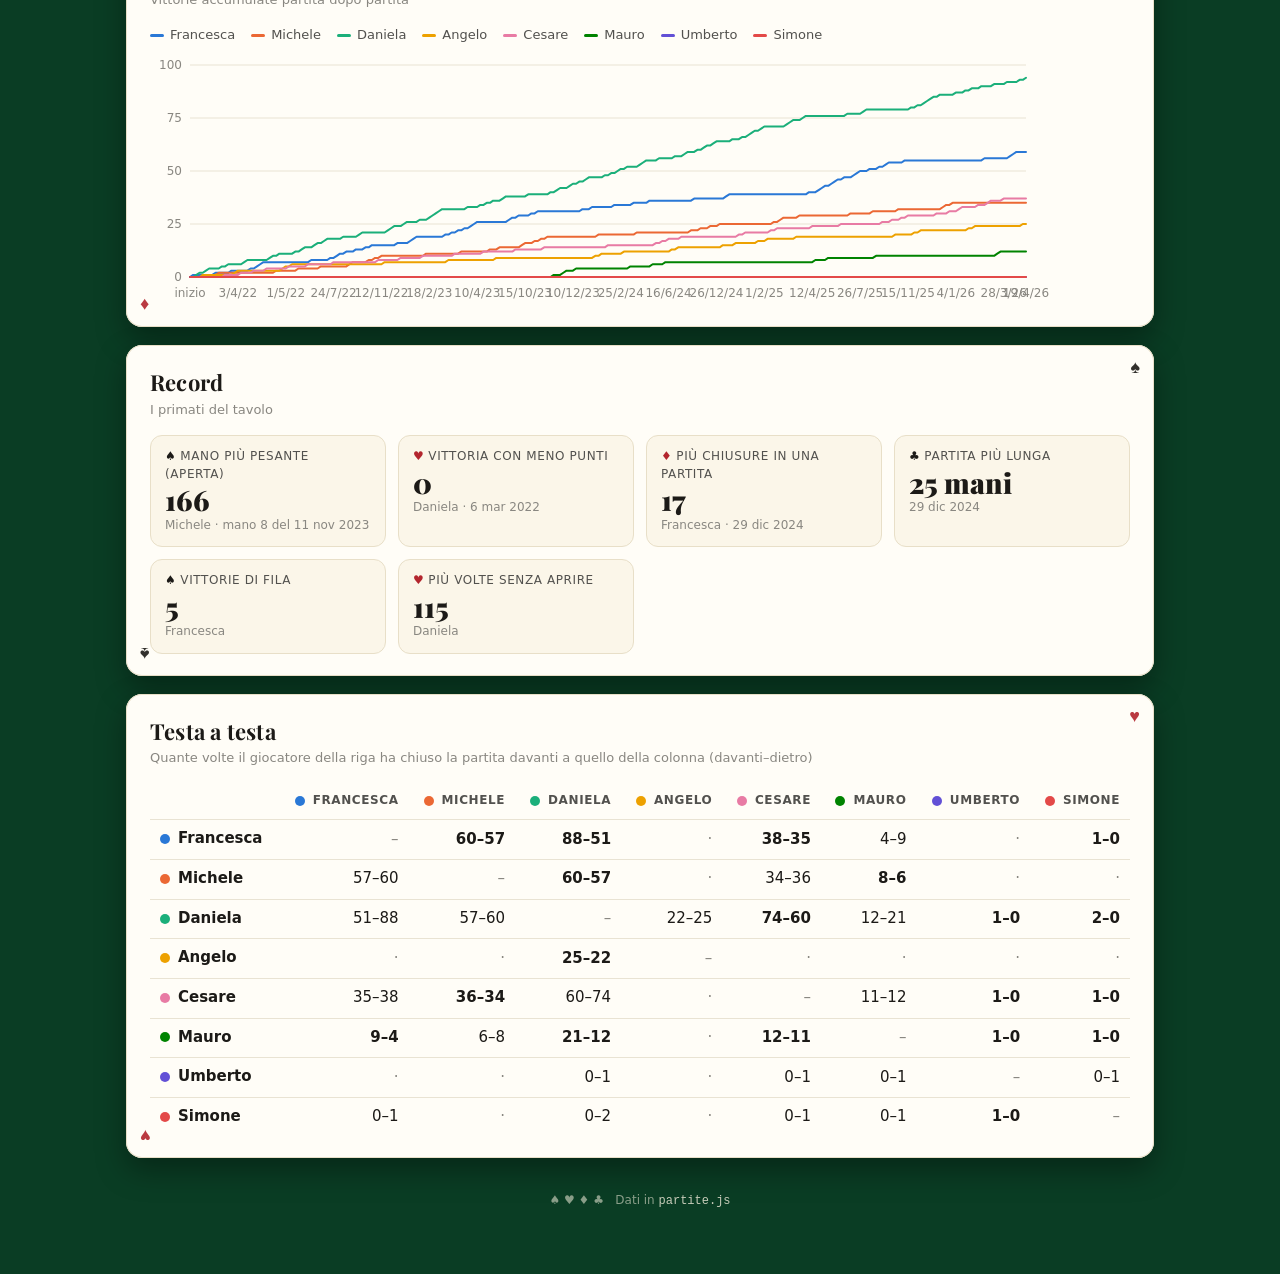
==== commit 604e4df7: "Sito su tre pagine (Statistiche, Giocatori, Partite) e 16 partite di fine 2023 - style.css e app.js " ====
--- a/index.html
+++ b/index.html
@@ -9,215 +9,7 @@
 <link rel="preconnect" href="https://fonts.googleapis.com">
 <link rel="preconnect" href="https://fonts.gstatic.com" crossorigin>
 <link href="https://fonts.googleapis.com/css2?family=Playfair+Display:wght@700;900&display=swap" rel="stylesheet">
-<style>
-/* Il sito è un tavolo da gioco: panno verde sotto, ogni riquadro è una carta. */
-:root {
-  color-scheme: light;
-  --felt: #0f5a35;
-  --felt-dark: #0a3d24;
-  --felt-light: #1b7a48;
-  --gold: #e9c46a;
-  --cream: #f6f0de;
-  --paper: #fffdf7;
-  --paper-edge: #e8dfc8;
-  --ink: #1c1a17;
-  --ink-2: #52514e;
-  --muted: #898781;
-  --grid: #e9e3d3;
-  --axis: #c3c2b7;
-  --red: #b3262e;
-  --black: #1c1a17;
-  --good: #006300;
-  --surface: var(--paper);
-  --ring: rgba(28,26,23,0.12);
-  --s1: #2a78d6; --s2: #eb6834; --s3: #1baf7a; --s4: #eda100;
-  --s5: #e87ba4; --s6: #008300; --s7: #6250d6; --s8: #e34948;
-  --serif: "Playfair Display", Georgia, "Times New Roman", serif;
-}
-* { box-sizing: border-box; }
-html { background: var(--felt-dark); }
-body {
-  margin: 0; color: var(--ink); min-height: 100vh;
-  font: 15px/1.45 system-ui, -apple-system, "Segoe UI", sans-serif;
-  background:
-    url("data:image/svg+xml,%3Csvg xmlns='http://www.w3.org/2000/svg' width='160' height='160'%3E%3Cfilter id='n'%3E%3CfeTurbulence type='fractalNoise' baseFrequency='.9' numOctaves='2' stitchTiles='stitch'/%3E%3CfeColorMatrix values='0 0 0 0 0 0 0 0 0 0 0 0 0 0 0 0 0 0 .18 0'/%3E%3C/filter%3E%3Crect width='100%25' height='100%25' filter='url(%23n)'/%3E%3C/svg%3E"),
-    radial-gradient(ellipse at 50% -10%, var(--felt-light) 0%, var(--felt) 45%, var(--felt-dark) 100%);
-  background-attachment: fixed;
-}
-.wrap { max-width: 1060px; margin: 0 auto; padding: 28px 16px 64px; }
-
-/* ---------- intestazione ---------- */
-header.hero { text-align: center; color: var(--cream); padding: 8px 0 26px; }
-.fan { position: relative; height: 132px; width: 260px; margin: 0 auto 10px; }
-.pc {
-  position: absolute; left: 50%; bottom: 0; width: 74px; height: 104px; margin-left: -37px;
-  background: var(--paper); border-radius: 8px; border: 1px solid var(--paper-edge);
-  box-shadow: 0 6px 16px rgba(0,0,0,.35); transform-origin: 50% 120%;
-  font-family: var(--serif); font-weight: 700; color: var(--red);
-}
-.pc .i { position: absolute; top: 5px; left: 7px; font-size: 16px; line-height: 1; text-align: center; }
-.pc .i small { display: block; font-size: 13px; }
-.pc .c { position: absolute; inset: 0; display: grid; place-items: center; font-size: 34px; }
-.pc.jolly { color: var(--black); }
-.pc.jolly .c { font-size: 12px; letter-spacing: .1em; }
-.pc.jolly .c::before { content: "🃏"; display: block; font-size: 30px; text-align: center; letter-spacing: 0; }
-h1 {
-  font-family: var(--serif); font-weight: 900; font-size: clamp(40px, 8vw, 64px); line-height: 1;
-  margin: 0; color: var(--gold); text-shadow: 0 2px 0 rgba(0,0,0,.35);
-}
-.sub { margin: 10px auto 0; max-width: 520px; color: rgba(246,240,222,.82); }
-.suits { letter-spacing: .5em; font-size: 14px; color: rgba(246,240,222,.55); margin-top: 8px; }
-.controls { display: flex; justify-content: center; margin-top: 16px; }
-.controls label { color: rgba(246,240,222,.82); font-size: 14px; display: inline-flex; align-items: center; gap: 8px; }
-select {
-  font: inherit; color: var(--ink); background: var(--paper); border: 0; border-radius: 999px;
-  padding: 7px 14px; box-shadow: 0 3px 10px rgba(0,0,0,.3); cursor: pointer;
-}
-
-/* ---------- carte (riquadri) ---------- */
-.card {
-  position: relative; background: var(--paper); border-radius: 16px; padding: 22px 24px;
-  margin-bottom: 18px; box-shadow: 0 12px 30px rgba(0,0,0,.35), inset 0 0 0 1px var(--paper-edge);
-}
-.card::before, .card::after {
-  content: attr(data-suit); position: absolute; font-family: var(--serif); font-size: 18px; line-height: 1;
-  color: var(--suit-c, var(--black)); opacity: .9;
-}
-.card::before { top: 12px; right: 14px; }
-.card::after { bottom: 12px; left: 14px; transform: rotate(180deg); }
-.card.r { --suit-c: var(--red); }
-h2 { font-family: var(--serif); font-size: 22px; margin: 0 0 2px; letter-spacing: .01em; }
-.hint { color: var(--muted); font-size: 13px; margin: 0 0 16px; }
-.grid2 { display: grid; grid-template-columns: 1fr 1fr; gap: 18px; margin-bottom: 18px; }
-.grid2 > .card { margin-bottom: 0; }
-@media (max-width: 760px) { .grid2 { grid-template-columns: 1fr; } }
-.section-title {
-  display: flex; align-items: center; gap: 14px; color: var(--cream); margin: 34px 0 14px;
-}
-.section-title h2 { color: var(--gold); font-size: 26px; }
-.section-title::after { content: ""; flex: 1; height: 1px; background: rgba(233,196,106,.35); }
-.section-title + .hint { color: rgba(246,240,222,.7); margin-top: -8px; }
-
-/* ---------- numeri in alto: carte da gioco ---------- */
-.tiles { display: grid; grid-template-columns: repeat(4, 1fr); gap: 16px; margin-bottom: 18px; }
-@media (max-width: 680px) { .tiles { grid-template-columns: repeat(2, 1fr); } }
-.tile {
-  position: relative; background: var(--paper); border-radius: 14px; padding: 30px 14px 30px; text-align: center;
-  box-shadow: 0 10px 24px rgba(0,0,0,.35), inset 0 0 0 1px var(--paper-edge); min-height: 150px;
-  display: flex; flex-direction: column; justify-content: center;
-}
-.tile .ix { position: absolute; font-family: var(--serif); font-weight: 700; font-size: 18px; line-height: .9; text-align: center; }
-.tile .ix.tl { top: 10px; left: 12px; }
-.tile .ix.br { bottom: 10px; right: 12px; transform: rotate(180deg); }
-.tile.r .ix { color: var(--red); }
-.tile .v { font-family: var(--serif); font-size: 40px; font-weight: 900; line-height: 1.05; }
-.tile .v.small { font-size: 26px; }
-.tile .k { color: var(--ink-2); font-size: 13px; text-transform: uppercase; letter-spacing: .08em; margin-top: 6px; }
-.tile .d { color: var(--muted); font-size: 12px; margin-top: 2px; }
-
-/* ---------- giocatori come carte ---------- */
-.players { display: grid; grid-template-columns: repeat(auto-fill, minmax(150px, 1fr)); gap: 16px; margin-bottom: 18px; }
-.player {
-  position: relative; background: var(--paper); border-radius: 12px; aspect-ratio: 5 / 7;
-  box-shadow: 0 10px 22px rgba(0,0,0,.35), inset 0 0 0 1px var(--paper-edge);
-  display: flex; flex-direction: column; align-items: center; justify-content: center; text-align: center;
-  padding: 14px 10px; transition: transform .15s ease;
-}
-.player:hover { transform: translateY(-4px) rotate(-1deg); }
-.player .frame { position: absolute; inset: 9px; border: 1px solid var(--paper-edge); border-radius: 8px; pointer-events: none; }
-.player .ix { position: absolute; font-family: var(--serif); font-weight: 700; font-size: 15px; line-height: 1; text-align: center; }
-.player .ix small { display: block; font-size: 15px; }
-.player .ix.tl { top: 12px; left: 13px; }
-.player .ix.br { bottom: 12px; right: 13px; transform: rotate(180deg); }
-.player.r .ix { color: var(--red); }
-.player .mono {
-  width: 58px; height: 58px; border-radius: 50%; display: grid; place-items: center;
-  font-family: var(--serif); font-weight: 900; font-size: 26px; color: #fff; margin-bottom: 8px;
-  box-shadow: 0 0 0 3px var(--paper), 0 0 0 4px var(--paper-edge);
-}
-.player .nm { font-family: var(--serif); font-weight: 700; font-size: 18px; }
-.player .st { color: var(--ink-2); font-size: 12px; margin-top: 2px; }
-.player .pos {
-  position: absolute; top: -10px; left: 50%; transform: translateX(-50%);
-  background: var(--gold); color: #3b2a00; font-size: 11px; font-weight: 700; letter-spacing: .06em;
-  padding: 3px 10px; border-radius: 999px; box-shadow: 0 2px 6px rgba(0,0,0,.3); white-space: nowrap;
-}
-.player.first { box-shadow: 0 0 0 3px var(--gold), 0 14px 30px rgba(0,0,0,.45); }
-
-/* ---------- tabelle ---------- */
-.scroll { overflow-x: auto; }
-table { border-collapse: collapse; width: 100%; font-variant-numeric: tabular-nums; }
-th, td { padding: 8px 10px; text-align: right; border-bottom: 1px solid var(--grid); white-space: nowrap; }
-th { color: var(--ink-2); font-weight: 600; font-size: 12px; text-transform: uppercase; letter-spacing: .05em; }
-th:first-child, td:first-child { text-align: left; }
-tbody tr:last-child td { border-bottom: 0; }
-tbody tr:hover td { background: rgba(233,196,106,.12); }
-.who { display: inline-flex; align-items: center; gap: 8px; font-weight: 600; }
-.dot { width: 10px; height: 10px; border-radius: 50%; flex: none; }
-.medal { font-size: 14px; margin-left: 2px; }
-
-/* ---------- grafici ---------- */
-.chart { position: relative; }
-.chart svg { display: block; width: 100%; overflow: visible; }
-.chart text { fill: var(--muted); font-size: 12px; font-variant-numeric: tabular-nums; }
-.chart text.lab { fill: var(--ink-2); font-weight: 600; }
-.chart text.val { fill: var(--ink); }
-.tip {
-  position: absolute; pointer-events: none; background: var(--paper); color: var(--ink);
-  border: 1px solid var(--ring); border-radius: 10px; padding: 8px 10px; font-size: 13px;
-  box-shadow: 0 6px 20px rgba(0,0,0,.18); white-space: nowrap; z-index: 5; display: none;
-}
-.tip b { display: block; margin-bottom: 4px; }
-.tip .row { display: flex; align-items: center; gap: 8px; }
-.tip .row span:last-child { margin-left: auto; padding-left: 14px; font-variant-numeric: tabular-nums; font-weight: 600; }
-.legend { display: flex; flex-wrap: wrap; gap: 6px 16px; margin: 0 0 10px; font-size: 13px; color: var(--ink-2); }
-.legend span { display: inline-flex; align-items: center; gap: 6px; }
-.legend i { width: 14px; height: 3px; border-radius: 2px; display: inline-block; }
-
-/* ---------- record ---------- */
-.records { display: grid; grid-template-columns: repeat(auto-fill, minmax(200px, 1fr)); gap: 12px; }
-.rec { border: 1px solid var(--paper-edge); border-radius: 12px; padding: 12px 14px; background: #fbf6e9; }
-.rec .k { color: var(--ink-2); font-size: 12px; text-transform: uppercase; letter-spacing: .05em; }
-.rec .k b { color: var(--red); margin-right: 4px; }
-.rec .v { font-family: var(--serif); font-size: 28px; font-weight: 900; line-height: 1.2; }
-.rec .d { color: var(--muted); font-size: 12px; }
-
-/* ---------- partite ---------- */
-details.game {
-  background: var(--paper); border-radius: 12px; margin-bottom: 10px;
-  box-shadow: 0 6px 16px rgba(0,0,0,.3), inset 0 0 0 1px var(--paper-edge);
-}
-details.game > summary {
-  list-style: none; cursor: pointer; padding: 12px 16px; display: flex; flex-wrap: wrap;
-  align-items: center; gap: 6px 16px;
-}
-details.game > summary::-webkit-details-marker { display: none; }
-details.game > summary::before { content: "♠"; color: var(--black); font-size: 14px; transition: transform .15s; }
-details.game[open] > summary::before { content: "♥"; color: var(--red); }
-.gdate { font-family: var(--serif); font-weight: 700; font-size: 16px; min-width: 110px; }
-.gscore { color: var(--ink-2); font-variant-numeric: tabular-nums; }
-.gscore .w { color: var(--ink); font-weight: 700; }
-.badge {
-  font-size: 12px; font-weight: 700; color: #3b2a00; background: var(--gold);
-  padding: 2px 10px; border-radius: 999px;
-}
-.gbody { padding: 0 16px 16px; }
-.gbody .grid2 { margin: 0; }
-td.win { font-weight: 700; }
-td.zero { color: var(--good); font-weight: 600; }
-td.cento { color: var(--red); font-weight: 700; }
-td.cento small { font-weight: 500; font-size: 11px; }
-tr.tot td { border-top: 2px solid var(--axis); font-weight: 700; }
-.empty { color: var(--muted); text-align: center; padding: 30px 0; }
-footer { color: rgba(246,240,222,.55); font-size: 12px; text-align: center; margin-top: 34px; }
-footer code { color: rgba(246,240,222,.8); }
-
-@media (max-width: 560px) {
-  .card { padding: 20px 16px; }
-  .fan { transform: scale(.85); margin-bottom: 0; }
-  .tile .v { font-size: 32px; }
-}
-</style>
+<link rel="stylesheet" href="style.css">
 </head>
 <body>
 <div class="wrap">
@@ -234,12 +26,13 @@
     <div class="suits">♠ ♥ ♦ ♣</div>
     <div class="controls"><label>Periodo <select id="anno"></select></label></div>
   </header>
+  <nav class="tabs">
+    <a href="index.html" aria-current="page"><span>♠</span>Statistiche</a>
+    <a href="giocatori.html"><span>♥</span>Giocatori</a>
+    <a href="partite.html"><span>♦</span>Partite</a>
+  </nav>
 
   <div class="tiles" id="tiles"></div>
-
-  <div class="section-title"><h2>I giocatori</h2></div>
-  <p class="hint">In ordine di classifica</p>
-  <div class="players" id="giocatori"></div>
 
   <section class="card" data-suit="♠">
     <h2>Classifica</h2>
@@ -278,348 +71,9 @@
     <div class="scroll"><table id="h2h"></table></div>
   </section>
 
-  <div class="section-title"><h2>Partite</h2></div>
-  <p class="hint">Dalla più recente. Apri una partita per vedere mano per mano.</p>
-  <div id="partite"></div>
-
   <footer>♠ ♥ ♦ ♣ &nbsp; Dati in <code>partite.js</code></footer>
 </div>
-
 <script src="partite.js"></script>
-<script>
-"use strict";
-const MESI = ["gen","feb","mar","apr","mag","giu","lug","ago","set","ott","nov","dic"];
-const SEMI = ["♠", "♥", "♦", "♣"];
-const rosso = s => s === "♥" || s === "♦";
-const ALL = (window.PARTITE || []).slice()
-  .sort((a, b) => a.data.localeCompare(b.data) || a.id.localeCompare(b.id));
-
-// Il colore segue il giocatore (ordine di prima apparizione), mai la posizione in classifica.
-const PLAYERS = [];
-ALL.forEach(g => g.giocatori.forEach(p => { if (!PLAYERS.includes(p)) PLAYERS.push(p); }));
-const col = p => { const i = PLAYERS.indexOf(p); return i >= 0 && i < 8 ? `var(--s${i + 1})` : "var(--muted)"; };
-const seme = p => SEMI[Math.max(0, PLAYERS.indexOf(p)) % 4];
-
-const esc = s => String(s).replace(/[&<>"']/g, c => ({"&":"&amp;","<":"&lt;",">":"&gt;",'"':"&quot;","'":"&#39;"}[c]));
-const nome = s => (window.NOMI || {})[s] || s;
-const nomi = list => list.map(nome).join(", ");
-const NON_APERTA = 100;
-const fmtDate = d => { const [y, m, g] = d.split("-"); return `${+g} ${MESI[+m - 1]} ${y}`; };
-const shortDate = d => { const [y, m, g] = d.split("-"); return `${+g}/${+m}/${y.slice(2)}`; };
-// "totali" (facoltativo) = punteggio finale scritto sul foglio, per le partite di cui non si hanno tutte le mani
-const totals = g => g.totali ? g.totali.slice() : g.giocatori.map((_, i) => g.mani.reduce((s, m) => s + (Number(m[i]) || 0), 0));
-const winners = g => { const t = totals(g), mn = Math.min(...t); return g.giocatori.filter((_, i) => t[i] === mn); };
-const pct = (a, b) => b ? Math.round(a * 100 / b) + "%" : "–";
-const num = (x, d = 1) => x.toLocaleString("it-IT", { minimumFractionDigits: d, maximumFractionDigits: d });
-const who = p => `<span class="who"><span class="dot" style="background:${col(p)}"></span>${esc(nome(p))}</span>`;
-
-/* ---------------- statistiche ---------------- */
-function stats(games) {
-  const S = {};
-  const get = p => S[p] || (S[p] = { p, partite: 0, vinte: 0, mani: 0, zeri: 0, punti: 0, peggio: 0, cento: 0, tot: 0 });
-  games.forEach(g => {
-    const w = winners(g), t = totals(g);
-    g.giocatori.forEach((p, i) => {
-      const s = get(p);
-      s.partite++; s.tot += t[i]; if (w.includes(p)) s.vinte++;
-      g.mani.forEach(m => {
-        if (m[i] === null || m[i] === undefined) return; // mano non giocata
-        const v = Number(m[i]) || 0;
-        s.mani++; s.punti += v; if (v === 0) s.zeri++;
-        if (v === NON_APERTA) s.cento++; else if (v > s.peggio) s.peggio = v;
-      });
-    });
-  });
-  return Object.values(S).sort((a, b) =>
-    (b.vinte / b.partite) - (a.vinte / a.partite) || b.vinte - a.vinte || (a.punti / a.mani) - (b.punti / b.mani));
-}
-
-/* ---------------- grafici (SVG fatto a mano) ---------------- */
-const NS = "http://www.w3.org/2000/svg";
-function niceScale(max, ticks = 4) {
-  max = Math.max(max, 1);
-  const raw = max / ticks, p = Math.pow(10, Math.floor(Math.log10(raw)));
-  const step = Math.max(1, [1, 2, 2.5, 5, 10].map(f => f * p).find(s => s >= raw)); // punti e vittorie sono interi
-  return { step, max: Math.ceil(max / step) * step };
-}
-function tipBox(el) {
-  let t = el.querySelector(".tip");
-  if (!t) { t = document.createElement("div"); t.className = "tip"; el.appendChild(t); }
-  return t;
-}
-function placeTip(el, tip, x, y) {
-  tip.style.display = "block";
-  const w = tip.offsetWidth, h = tip.offsetHeight, W = el.clientWidth;
-  let left = x + 14; if (left + w > W) left = x - w - 14; if (left < 0) left = 0;
-  tip.style.left = left + "px"; tip.style.top = Math.max(0, y - h / 2) + "px";
-}
-
-// Barre orizzontali: una per giocatore, estremità arrotondata solo dal lato del dato.
-function barChart(el, rows, { fmt = v => v, tip = r => "" } = {}) {
-  el.innerHTML = "";
-  if (!rows.length) { el.innerHTML = '<p class="empty">Nessun dato</p>'; return; }
-  const W = el.clientWidth || 400, bh = 22, gap = 12, L = 84, R = 44;
-  const H = rows.length * (bh + gap) - gap + 4;
-  const max = Math.max(...rows.map(r => r.v), 0) || 1;
-  const iw = W - L - R;
-  const svg = document.createElementNS(NS, "svg");
-  svg.setAttribute("viewBox", `0 0 ${W} ${H}`); svg.setAttribute("height", H);
-  svg.setAttribute("role", "img");
-  let html = `<line x1="${L}" x2="${L}" y1="0" y2="${H}" stroke="var(--axis)"/>`;
-  rows.forEach((r, i) => {
-    const y = i * (bh + gap), w = Math.max(0, r.v / max * iw), x0 = L + 1, x1 = x0 + w, rr = Math.min(4, w);
-    const d = w > 0 ? `M${x0},${y}H${x1 - rr}A${rr},${rr} 0 0 1 ${x1},${y + rr}V${y + bh - rr}A${rr},${rr} 0 0 1 ${x1 - rr},${y + bh}H${x0}Z` : "";
-    html += `<text class="lab" x="${L - 10}" y="${y + bh / 2 + 4}" text-anchor="end">${esc(nome(r.p))}</text>`;
-    if (d) html += `<path d="${d}" fill="${col(r.p)}"/>`;
-    html += `<text class="val" x="${x1 + 6}" y="${y + bh / 2 + 4}">${fmt(r.v)}</text>`;
-    html += `<rect data-i="${i}" x="0" y="${y - gap / 2}" width="${W}" height="${bh + gap}" fill="transparent"/>`;
-  });
-  svg.innerHTML = html; el.appendChild(svg);
-  const t = tipBox(el);
-  svg.addEventListener("pointermove", e => {
-    const i = e.target.dataset && e.target.dataset.i; if (i === undefined) { t.style.display = "none"; return; }
-    const r = rows[+i]; const b = el.getBoundingClientRect();
-    t.innerHTML = `<b>${esc(nome(r.p))}</b>${tip(r)}`;
-    placeTip(el, t, e.clientX - b.left, e.clientY - b.top);
-  });
-  svg.addEventListener("pointerleave", () => t.style.display = "none");
-}
-
-// Linee: una per giocatore, crosshair e tooltip al passaggio del mouse/dito.
-function lineChart(el, { x, xTitle = i => x[i], series, unit = "" }) {
-  el.innerHTML = "";
-  if (!x.length) { el.innerHTML = '<p class="empty">Nessun dato</p>'; return; }
-  const W = el.clientWidth || 600, H = 250, m = { t: 10, r: 104, b: 28, l: 40 };
-  const iw = W - m.l - m.r, ih = H - m.t - m.b, n = x.length;
-  const sc = niceScale(Math.max(...series.flatMap(s => s.values)));
-  const X = i => m.l + (n <= 1 ? iw / 2 : i * iw / (n - 1));
-  const Y = v => m.t + ih - v / sc.max * ih;
-
-  const leg = document.createElement("div"); leg.className = "legend";
-  leg.innerHTML = series.map(s => `<span><i style="background:${col(s.name)}"></i>${esc(nome(s.name))}</span>`).join("");
-  el.appendChild(leg);
-
-  const svg = document.createElementNS(NS, "svg");
-  svg.setAttribute("viewBox", `0 0 ${W} ${H}`); svg.setAttribute("height", H);
-  let h = "";
-  for (let v = 0; v <= sc.max + 1e-9; v += sc.step) {
-    h += `<line x1="${m.l}" x2="${W - m.r}" y1="${Y(v)}" y2="${Y(v)}" stroke="${v === 0 ? "var(--axis)" : "var(--grid)"}"/>`;
-    h += `<text x="${m.l - 8}" y="${Y(v) + 4}" text-anchor="end">${v}</text>`;
-  }
-  const every = Math.max(1, Math.ceil(n / Math.max(2, Math.floor(iw / 46))));
-  x.forEach((lab, i) => {
-    if (i % every === 0 || i === n - 1)
-      h += `<text x="${X(i)}" y="${H - 8}" text-anchor="middle">${esc(lab)}</text>`;
-  });
-  series.forEach(s => {
-    const d = s.values.map((v, i) => `${i ? "L" : "M"}${X(i)},${Y(v)}`).join("");
-    h += `<path d="${d}" fill="none" stroke="${col(s.name)}" stroke-width="2" stroke-linejoin="round" stroke-linecap="round"/>`;
-  });
-  // etichette dirette a fine linea, distanziate per non sovrapporsi
-  if (series.length <= 4) {
-    const ends = series.map(s => ({ s, y: Y(s.values[n - 1]) })).sort((a, b) => a.y - b.y);
-    for (let i = 1; i < ends.length; i++) if (ends[i].y - ends[i - 1].y < 14) ends[i].y = ends[i - 1].y + 14;
-    ends.forEach(e => {
-      h += `<circle cx="${X(n - 1)}" cy="${Y(e.s.values[n - 1])}" r="4" fill="${col(e.s.name)}" stroke="var(--surface)" stroke-width="2"/>`;
-      h += `<text class="lab" x="${X(n - 1) + 10}" y="${e.y + 4}">${esc(nome(e.s.name))} ${e.s.values[n - 1]}</text>`;
-    });
-  }
-  h += `<g class="hover" style="display:none"><line y1="${m.t}" y2="${m.t + ih}" stroke="var(--axis)"/>` +
-    series.map(s => `<circle r="4" fill="${col(s.name)}" stroke="var(--surface)" stroke-width="2"/>`).join("") + `</g>`;
-  h += `<rect x="${m.l - 10}" y="0" width="${iw + 20}" height="${H}" fill="transparent"/>`;
-  svg.innerHTML = h; el.appendChild(svg);
-
-  const hov = svg.querySelector(".hover"), line = hov.querySelector("line"), dots = hov.querySelectorAll("circle");
-  const t = tipBox(el);
-  svg.addEventListener("pointermove", e => {
-    const b = svg.getBoundingClientRect(), sx = (e.clientX - b.left) * W / b.width;
-    const i = n <= 1 ? 0 : Math.max(0, Math.min(n - 1, Math.round((sx - m.l) / iw * (n - 1))));
-    hov.style.display = ""; line.setAttribute("x1", X(i)); line.setAttribute("x2", X(i));
-    series.forEach((s, k) => { dots[k].setAttribute("cx", X(i)); dots[k].setAttribute("cy", Y(s.values[i])); });
-    const rows = series.map(s => ({ s, v: s.values[i] })).sort((a, b) => a.v - b.v);
-    t.innerHTML = `<b>${esc(xTitle(i))}</b>` + rows.map(r =>
-      `<div class="row"><span class="dot" style="background:${col(r.s.name)}"></span><span>${esc(nome(r.s.name))}</span><span>${r.v}${unit}</span></div>`).join("");
-    const eb = el.getBoundingClientRect();
-    placeTip(el, t, X(i) * b.width / W + (b.left - eb.left), e.clientY - eb.top);
-  });
-  svg.addEventListener("pointerleave", () => { hov.style.display = "none"; t.style.display = "none"; });
-}
-
-/* ---------------- pagina ---------------- */
-let GAMES = ALL;
-
-function renderTiles() {
-  const mani = GAMES.reduce((s, g) => s + g.mani.length, 0);
-  const pl = new Set(GAMES.flatMap(g => g.giocatori));
-  const last = GAMES[GAMES.length - 1];
-  const T = [
-    ["♠", GAMES.length, "Partite", GAMES.length ? `dal ${fmtDate(GAMES[0].data)}` : ""],
-    ["♥", mani, "Mani giocate", GAMES.length ? `${num(mani / Math.max(1, GAMES.filter(g => g.mani.length).length))} a partita` : ""],
-    ["♣", pl.size, "Giocatori", "al tavolo finora"],
-    ["♦", last ? fmtDate(last.data) : "–", "Ultima partita", last ? `vinta da ${nomi(winners(last))}` : ""]
-  ];
-  document.getElementById("tiles").innerHTML = T.map(([s, v, k, d]) => {
-    const ix = `${s}`;
-    return `<div class="tile${rosso(s) ? " r" : ""}"><span class="ix tl">${ix}</span><span class="ix br">${ix}</span>
-      <div class="v${String(v).length > 6 ? " small" : ""}">${esc(v)}</div><div class="k">${k}</div><div class="d">${esc(d)}</div></div>`;
-  }).join("");
-}
-
-function renderGiocatori(S) {
-  const pos = ["1° posto", "2° posto", "3° posto"];
-  document.getElementById("giocatori").innerHTML = S.length ? S.map((s, i) => {
-    const sm = seme(s.p), sig = esc(s.p);
-    return `<div class="player${rosso(sm) ? " r" : ""}${i === 0 ? " first" : ""}">
-      <span class="frame"></span>
-      ${i < 3 ? `<span class="pos">${pos[i]}</span>` : ""}
-      <span class="ix tl">${sig}<small>${sm}</small></span><span class="ix br">${sig}<small>${sm}</small></span>
-      <div class="mono" style="background:${col(s.p)}">${esc(nome(s.p).charAt(0))}</div>
-      <div class="nm">${esc(nome(s.p))}</div>
-      <div class="st">${s.vinte} ${s.vinte === 1 ? "vittoria" : "vittorie"} · ${pct(s.vinte, s.partite)}</div>
-      <div class="st">${s.partite} ${s.partite === 1 ? "partita" : "partite"}</div>
-    </div>`;
-  }).join("") : '<p class="empty" style="color:var(--cream)">Nessuna partita</p>';
-}
-
-function renderClassifica(S) {
-  const medal = ["🥇", "🥈", "🥉"];
-  document.getElementById("classifica").innerHTML = `<thead><tr>
-    <th>Giocatore</th><th>Partite</th><th>Vinte</th><th>% vittorie</th><th>Punti medi a partita</th>
-    <th>Punti medi a mano</th><th>Chiusure</th><th>Non aperte</th><th>Mano peggiore</th></tr></thead><tbody>` +
-    (S.length ? S.map((s, i) => `<tr><td>${who(s.p)}${i < 3 ? ` <span class="medal">${medal[i]}</span>` : ""}</td><td>${s.partite}</td><td>${s.vinte}</td><td>${pct(s.vinte, s.partite)}</td>
-      <td>${num(s.tot / s.partite)}</td><td>${s.mani ? num(s.punti / s.mani) : "–"}</td><td>${s.zeri} <span style="color:var(--muted)">(${pct(s.zeri, s.mani)})</span></td>
-      <td>${s.cento}</td><td>${s.peggio}</td></tr>`).join("") : `<tr><td colspan="9" class="empty">Nessuna partita</td></tr>`) + "</tbody>";
-}
-
-function renderCharts(S) {
-  barChart(document.getElementById("chVittorie"),
-    S.map(s => ({ p: s.p, v: s.vinte, s })).sort((a, b) => b.v - a.v),
-    { tip: r => `${r.s.vinte} vinte su ${r.s.partite} (${pct(r.s.vinte, r.s.partite)})` });
-  barChart(document.getElementById("chMedia"),
-    S.filter(s => s.mani).map(s => ({ p: s.p, v: s.punti / s.mani, s })).sort((a, b) => a.v - b.v),
-    { fmt: v => num(v), tip: r => `${num(r.v)} punti a mano su ${r.s.mani} mani` });
-
-  const pl = PLAYERS.filter(p => GAMES.some(g => g.giocatori.includes(p)));
-  const acc = Object.fromEntries(pl.map(p => [p, 0]));
-  const series = pl.map(p => ({ name: p, values: [0] }));
-  GAMES.forEach(g => {
-    winners(g).forEach(p => acc[p]++);
-    series.forEach(s => s.values.push(acc[s.name]));
-  });
-  lineChart(document.getElementById("chTempo"), {
-    x: GAMES.length ? ["inizio", ...GAMES.map(g => shortDate(g.data))] : [],
-    xTitle: i => i ? `Partita del ${fmtDate(GAMES[i - 1].data)} · vince ${nomi(winners(GAMES[i - 1]))}` : "Inizio",
-    series
-  });
-}
-
-function renderRecords() {
-  const el = document.getElementById("records");
-  if (!GAMES.length) { el.innerHTML = '<p class="empty">Nessuna partita</p>'; return; }
-  let peggio = null, migliore = null, lunga = null, chiusure = null;
-  GAMES.forEach(g => {
-    const t = totals(g), w = winners(g);
-    g.mani.forEach((m, k) => g.giocatori.forEach((p, i) => {
-      const v = Number(m[i]) || 0;
-      if (v !== NON_APERTA && (!peggio || v > peggio.v)) peggio = { v, p, g, k };
-    }));
-    w.forEach(p => { const v = t[g.giocatori.indexOf(p)]; if (!migliore || v < migliore.v) migliore = { v, p, g }; });
-    if (!lunga || g.mani.length > lunga.v) lunga = { v: g.mani.length, g };
-    g.giocatori.forEach((p, i) => {
-      const z = g.mani.filter(m => m[i] !== null && m[i] !== undefined && Number(m[i]) === 0).length;
-      if (!chiusure || z > chiusure.v) chiusure = { v: z, p, g };
-    });
-  });
-  // serie di vittorie consecutive (tra le partite giocate da ciascuno)
-  let serie = null; const cur = {};
-  GAMES.forEach(g => { const w = winners(g); g.giocatori.forEach(p => {
-    cur[p] = w.includes(p) ? (cur[p] || 0) + 1 : 0;
-    if (!serie || cur[p] > serie.v) serie = { v: cur[p], p };
-  }); });
-  // chi è rimasto più volte senza aprire (mani da 100)
-  const ca = {};
-  GAMES.forEach(g => g.mani.forEach(m => g.giocatori.forEach((p, i) => {
-    if ((Number(m[i]) || 0) === NON_APERTA) ca[p] = (ca[p] || 0) + 1;
-  })));
-  const caMax = Math.max(0, ...Object.values(ca));
-  const caChi = Object.keys(ca).filter(p => ca[p] === caMax);
-  const R = [
-    ["♠", "Mano più pesante (aperta)", peggio ? peggio.v : "–", peggio ? `${nome(peggio.p)} · mano ${peggio.k + 1} del ${fmtDate(peggio.g.data)}` : ""],
-    ["♥", "Vittoria con meno punti", migliore.v, `${nome(migliore.p)} · ${fmtDate(migliore.g.data)}`],
-    ["♦", "Più chiusure in una partita", chiusure.v, `${nome(chiusure.p)} · ${fmtDate(chiusure.g.data)}`],
-    ["♣", "Partita più lunga", `${lunga.v} mani`, fmtDate(lunga.g.data)],
-    ["♠", "Vittorie di fila", serie.v, serie.v ? nome(serie.p) : "–"],
-    ["♥", "Più volte senza aprire", caMax, caMax ? nomi(caChi) : "nessuno finora"]
-  ];
-  el.innerHTML = R.map(([s, k, v, d]) => `<div class="rec"><div class="k"><b style="color:${rosso(s) ? "var(--red)" : "var(--black)"}">${s}</b>${k}</div><div class="v">${esc(v)}</div><div class="d">${esc(d)}</div></div>`).join("");
-}
-
-function renderH2H() {
-  const pl = PLAYERS.filter(p => GAMES.some(g => g.giocatori.includes(p)));
-  const M = {};
-  GAMES.forEach(g => { const t = totals(g); g.giocatori.forEach((a, i) => g.giocatori.forEach((b, j) => {
-    if (a === b) return; const k = a + "|" + b; M[k] = M[k] || [0, 0];
-    if (t[i] < t[j]) M[k][0]++; else if (t[i] > t[j]) M[k][1]++;
-  })); });
-  document.getElementById("h2h").innerHTML = `<thead><tr><th></th>${pl.map(p => `<th>${who(p)}</th>`).join("")}</tr></thead><tbody>` +
-    pl.map(a => `<tr><td>${who(a)}</td>${pl.map(b => {
-      if (a === b) return `<td style="color:var(--muted)">–</td>`;
-      const r = M[a + "|" + b]; if (!r) return `<td style="color:var(--muted)">·</td>`;
-      return `<td${r[0] > r[1] ? ' class="win"' : ""}>${r[0]}–${r[1]}</td>`;
-    }).join("")}</tr>`).join("") + "</tbody>";
-}
-
-function renderPartite() {
-  const el = document.getElementById("partite");
-  if (!GAMES.length) { el.innerHTML = '<p class="empty" style="color:var(--cream)">Nessuna partita</p>'; return; }
-  el.innerHTML = GAMES.slice().reverse().map(g => {
-    const t = totals(g), mn = Math.min(...t), w = winners(g);
-    const score = g.giocatori.map((p, i) => `<span${t[i] === mn ? ' class="w"' : ""}>${esc(nome(p))} ${t[i]}</span>`).join(" · ");
-    const rows = g.mani.map((m, k) => `<tr><td>${k + 1}</td>${g.giocatori.map((_, i) => {
-      if (m[i] === null || m[i] === undefined) return `<td style="color:var(--muted)" title="Non ha giocato questa mano">—</td>`;
-      const v = Number(m[i]) || 0;
-      if (v === NON_APERTA) return `<td class="cento" title="Non ha aperto">${v} <small>non aperto</small></td>`;
-      return `<td${v === 0 ? ' class="zero"' : ""}>${v}</td>`; }).join("")}</tr>`).join("");
-    return `<details class="game" data-id="${esc(g.id)}"><summary>
-      <span class="gdate">${fmtDate(g.data)}</span><span class="gscore">${score}</span>
-      <span class="badge">🏆 ${esc(nomi(w))}</span><span class="gscore" style="margin-left:auto">${g.mani.length ? `${g.mani.length} mani` : "solo risultato"}</span></summary>
-      <div class="gbody">${g.note ? `<p class="hint">${esc(g.note)}</p>` : ""}<div class="grid2">
-        <div class="scroll"><table><thead><tr><th>Mano</th>${g.giocatori.map(p => `<th>${who(p)}</th>`).join("")}</tr></thead>
-        <tbody>${rows}<tr class="tot"><td>Totale</td>${t.map(v => `<td${v === mn ? ' class="win"' : ""}>${v}</td>`).join("")}</tr></tbody></table></div>
-        <div><p class="hint" style="margin-bottom:6px">Punteggio accumulato mano per mano</p><div class="chart"></div></div>
-      </div></div></details>`;
-  }).join("");
-  el.querySelectorAll("details.game").forEach(d => d.addEventListener("toggle", () => {
-    if (d.open) drawGame(d);
-  }));
-}
-function drawGame(d) {
-  const g = ALL.find(x => x.id === d.dataset.id);
-  if (!g.mani.length) { d.querySelector(".chart").innerHTML = '<p class="empty">Mani non trascritte</p>'; return; }
-  const series = g.giocatori.map((p, i) => {
-    let s = 0; return { name: p, values: [0, ...g.mani.map(m => (s += Number(m[i]) || 0))] };
-  });
-  lineChart(d.querySelector(".chart"), {
-    x: ["0", ...g.mani.map((_, k) => String(k + 1))],
-    xTitle: i => i ? `Dopo la mano ${i}` : "Inizio",
-    series, unit: " pt"
-  });
-}
-
-function render() {
-  const S = stats(GAMES);
-  renderTiles(); renderGiocatori(S); renderClassifica(S); renderCharts(S); renderRecords(); renderH2H(); renderPartite();
-}
-
-const sel = document.getElementById("anno");
-const anni = [...new Set(ALL.map(g => g.data.slice(0, 4)))].sort().reverse();
-sel.innerHTML = `<option value="">Tutti gli anni</option>` + anni.map(a => `<option>${a}</option>`).join("");
-sel.addEventListener("change", () => { GAMES = sel.value ? ALL.filter(g => g.data.startsWith(sel.value)) : ALL; render(); });
-
-let rt; addEventListener("resize", () => { clearTimeout(rt); rt = setTimeout(() => {
-  renderCharts(stats(GAMES)); document.querySelectorAll("details.game[open]").forEach(drawGame);
-}, 150); });
-render();
-</script>
+<script src="app.js"></script>
 </body>
 </html>
--- a/style.css
+++ b/style.css
@@ -0,0 +1,236 @@
+/* Il sito è un tavolo da gioco: panno verde sotto, ogni riquadro è una carta. */
+:root {
+  color-scheme: light;
+  --felt: #0f5a35;
+  --felt-dark: #0a3d24;
+  --felt-light: #1b7a48;
+  --gold: #e9c46a;
+  --cream: #f6f0de;
+  --paper: #fffdf7;
+  --paper-edge: #e8dfc8;
+  --ink: #1c1a17;
+  --ink-2: #52514e;
+  --muted: #898781;
+  --grid: #e9e3d3;
+  --axis: #c3c2b7;
+  --red: #b3262e;
+  --black: #1c1a17;
+  --good: #006300;
+  --surface: var(--paper);
+  --ring: rgba(28,26,23,0.12);
+  --s1: #2a78d6; --s2: #eb6834; --s3: #1baf7a; --s4: #eda100;
+  --s5: #e87ba4; --s6: #008300; --s7: #6250d6; --s8: #e34948;
+  --serif: "Playfair Display", Georgia, "Times New Roman", serif;
+}
+* { box-sizing: border-box; }
+html { background: var(--felt-dark); }
+body {
+  margin: 0; color: var(--ink); min-height: 100vh;
+  font: 15px/1.45 system-ui, -apple-system, "Segoe UI", sans-serif;
+  background:
+    url("data:image/svg+xml,%3Csvg xmlns='http://www.w3.org/2000/svg' width='160' height='160'%3E%3Cfilter id='n'%3E%3CfeTurbulence type='fractalNoise' baseFrequency='.9' numOctaves='2' stitchTiles='stitch'/%3E%3CfeColorMatrix values='0 0 0 0 0 0 0 0 0 0 0 0 0 0 0 0 0 0 .18 0'/%3E%3C/filter%3E%3Crect width='100%25' height='100%25' filter='url(%23n)'/%3E%3C/svg%3E"),
+    radial-gradient(ellipse at 50% -10%, var(--felt-light) 0%, var(--felt) 45%, var(--felt-dark) 100%);
+  background-attachment: fixed;
+}
+.wrap { max-width: 1060px; margin: 0 auto; padding: 28px 16px 64px; }
+
+/* ---------- intestazione ---------- */
+header.hero { text-align: center; color: var(--cream); padding: 8px 0 26px; }
+.fan { position: relative; height: 132px; width: 260px; margin: 0 auto 10px; }
+.pc {
+  position: absolute; left: 50%; bottom: 0; width: 74px; height: 104px; margin-left: -37px;
+  background: var(--paper); border-radius: 8px; border: 1px solid var(--paper-edge);
+  box-shadow: 0 6px 16px rgba(0,0,0,.35); transform-origin: 50% 120%;
+  font-family: var(--serif); font-weight: 700; color: var(--red);
+}
+.pc .i { position: absolute; top: 5px; left: 7px; font-size: 16px; line-height: 1; text-align: center; }
+.pc .i small { display: block; font-size: 13px; }
+.pc .c { position: absolute; inset: 0; display: grid; place-items: center; font-size: 34px; }
+.pc.jolly { color: var(--black); }
+.pc.jolly .c { font-size: 12px; letter-spacing: .1em; }
+.pc.jolly .c::before { content: "🃏"; display: block; font-size: 30px; text-align: center; letter-spacing: 0; }
+h1 {
+  font-family: var(--serif); font-weight: 900; font-size: clamp(40px, 8vw, 64px); line-height: 1;
+  margin: 0; color: var(--gold); text-shadow: 0 2px 0 rgba(0,0,0,.35);
+}
+.sub { margin: 10px auto 0; max-width: 520px; color: rgba(246,240,222,.82); }
+.suits { letter-spacing: .5em; font-size: 14px; color: rgba(246,240,222,.55); margin-top: 8px; }
+.controls { display: flex; justify-content: center; margin-top: 16px; }
+.controls label { color: rgba(246,240,222,.82); font-size: 14px; display: inline-flex; align-items: center; gap: 8px; }
+select {
+  font: inherit; color: var(--ink); background: var(--paper); border: 0; border-radius: 999px;
+  padding: 7px 14px; box-shadow: 0 3px 10px rgba(0,0,0,.3); cursor: pointer;
+}
+
+/* ---------- carte (riquadri) ---------- */
+.card {
+  position: relative; background: var(--paper); border-radius: 16px; padding: 22px 24px;
+  margin-bottom: 18px; box-shadow: 0 12px 30px rgba(0,0,0,.35), inset 0 0 0 1px var(--paper-edge);
+}
+.card::before, .card::after {
+  content: attr(data-suit); position: absolute; font-family: var(--serif); font-size: 18px; line-height: 1;
+  color: var(--suit-c, var(--black)); opacity: .9;
+}
+.card::before { top: 12px; right: 14px; }
+.card::after { bottom: 12px; left: 14px; transform: rotate(180deg); }
+.card.r { --suit-c: var(--red); }
+h2 { font-family: var(--serif); font-size: 22px; margin: 0 0 2px; letter-spacing: .01em; }
+.hint { color: var(--muted); font-size: 13px; margin: 0 0 16px; }
+.grid2 { display: grid; grid-template-columns: 1fr 1fr; gap: 18px; margin-bottom: 18px; }
+.grid2 > .card { margin-bottom: 0; }
+@media (max-width: 760px) { .grid2 { grid-template-columns: 1fr; } }
+.section-title {
+  display: flex; align-items: center; gap: 14px; color: var(--cream); margin: 34px 0 14px;
+}
+.section-title h2 { color: var(--gold); font-size: 26px; }
+.section-title::after { content: ""; flex: 1; height: 1px; background: rgba(233,196,106,.35); }
+.section-title + .hint { color: rgba(246,240,222,.7); margin-top: -8px; }
+
+/* ---------- numeri in alto: carte da gioco ---------- */
+.tiles { display: grid; grid-template-columns: repeat(4, 1fr); gap: 16px; margin-bottom: 18px; }
+@media (max-width: 680px) { .tiles { grid-template-columns: repeat(2, 1fr); } }
+.tile {
+  position: relative; background: var(--paper); border-radius: 14px; padding: 30px 14px 30px; text-align: center;
+  box-shadow: 0 10px 24px rgba(0,0,0,.35), inset 0 0 0 1px var(--paper-edge); min-height: 150px;
+  display: flex; flex-direction: column; justify-content: center;
+}
+.tile .ix { position: absolute; font-family: var(--serif); font-weight: 700; font-size: 18px; line-height: .9; text-align: center; }
+.tile .ix.tl { top: 10px; left: 12px; }
+.tile .ix.br { bottom: 10px; right: 12px; transform: rotate(180deg); }
+.tile.r .ix { color: var(--red); }
+.tile .v { font-family: var(--serif); font-size: 40px; font-weight: 900; line-height: 1.05; }
+.tile .v.small { font-size: 26px; }
+.tile .k { color: var(--ink-2); font-size: 13px; text-transform: uppercase; letter-spacing: .08em; margin-top: 6px; }
+.tile .d { color: var(--muted); font-size: 12px; margin-top: 2px; }
+
+/* ---------- giocatori come carte ---------- */
+.players { display: grid; grid-template-columns: repeat(auto-fill, minmax(150px, 1fr)); gap: 16px; margin-bottom: 18px; }
+.player {
+  position: relative; background: var(--paper); border-radius: 12px; aspect-ratio: 5 / 7;
+  box-shadow: 0 10px 22px rgba(0,0,0,.35), inset 0 0 0 1px var(--paper-edge);
+  display: flex; flex-direction: column; align-items: center; justify-content: center; text-align: center;
+  padding: 14px 10px; transition: transform .15s ease;
+}
+.player:hover { transform: translateY(-4px) rotate(-1deg); }
+.player .frame { position: absolute; inset: 9px; border: 1px solid var(--paper-edge); border-radius: 8px; pointer-events: none; }
+.player .ix { position: absolute; font-family: var(--serif); font-weight: 700; font-size: 15px; line-height: 1; text-align: center; }
+.player .ix small { display: block; font-size: 15px; }
+.player .ix.tl { top: 12px; left: 13px; }
+.player .ix.br { bottom: 12px; right: 13px; transform: rotate(180deg); }
+.player.r .ix { color: var(--red); }
+.player .mono {
+  width: 58px; height: 58px; border-radius: 50%; display: grid; place-items: center;
+  font-family: var(--serif); font-weight: 900; font-size: 26px; color: #fff; margin-bottom: 8px;
+  box-shadow: 0 0 0 3px var(--paper), 0 0 0 4px var(--paper-edge);
+}
+.player .nm { font-family: var(--serif); font-weight: 700; font-size: 18px; }
+.player .st { color: var(--ink-2); font-size: 12px; margin-top: 2px; }
+.player .pos {
+  position: absolute; top: -10px; left: 50%; transform: translateX(-50%);
+  background: var(--gold); color: #3b2a00; font-size: 11px; font-weight: 700; letter-spacing: .06em;
+  padding: 3px 10px; border-radius: 999px; box-shadow: 0 2px 6px rgba(0,0,0,.3); white-space: nowrap;
+}
+.player.first { box-shadow: 0 0 0 3px var(--gold), 0 14px 30px rgba(0,0,0,.45); }
+
+/* ---------- tabelle ---------- */
+.scroll { overflow-x: auto; }
+table { border-collapse: collapse; width: 100%; font-variant-numeric: tabular-nums; }
+th, td { padding: 8px 10px; text-align: right; border-bottom: 1px solid var(--grid); white-space: nowrap; }
+th { color: var(--ink-2); font-weight: 600; font-size: 12px; text-transform: uppercase; letter-spacing: .05em; }
+th:first-child, td:first-child { text-align: left; }
+tbody tr:last-child td { border-bottom: 0; }
+tbody tr:hover td { background: rgba(233,196,106,.12); }
+.who { display: inline-flex; align-items: center; gap: 8px; font-weight: 600; }
+.dot { width: 10px; height: 10px; border-radius: 50%; flex: none; }
+.medal { font-size: 14px; margin-left: 2px; }
+
+/* ---------- grafici ---------- */
+.chart { position: relative; }
+.chart svg { display: block; width: 100%; overflow: visible; }
+.chart text { fill: var(--muted); font-size: 12px; font-variant-numeric: tabular-nums; }
+.chart text.lab { fill: var(--ink-2); font-weight: 600; }
+.chart text.val { fill: var(--ink); }
+.tip {
+  position: absolute; pointer-events: none; background: var(--paper); color: var(--ink);
+  border: 1px solid var(--ring); border-radius: 10px; padding: 8px 10px; font-size: 13px;
+  box-shadow: 0 6px 20px rgba(0,0,0,.18); white-space: nowrap; z-index: 5; display: none;
+}
+.tip b { display: block; margin-bottom: 4px; }
+.tip .row { display: flex; align-items: center; gap: 8px; }
+.tip .row span:last-child { margin-left: auto; padding-left: 14px; font-variant-numeric: tabular-nums; font-weight: 600; }
+.legend { display: flex; flex-wrap: wrap; gap: 6px 16px; margin: 0 0 10px; font-size: 13px; color: var(--ink-2); }
+.legend span { display: inline-flex; align-items: center; gap: 6px; }
+.legend i { width: 14px; height: 3px; border-radius: 2px; display: inline-block; }
+
+/* ---------- record ---------- */
+.records { display: grid; grid-template-columns: repeat(auto-fill, minmax(200px, 1fr)); gap: 12px; }
+.rec { border: 1px solid var(--paper-edge); border-radius: 12px; padding: 12px 14px; background: #fbf6e9; }
+.rec .k { color: var(--ink-2); font-size: 12px; text-transform: uppercase; letter-spacing: .05em; }
+.rec .k b { color: var(--red); margin-right: 4px; }
+.rec .v { font-family: var(--serif); font-size: 28px; font-weight: 900; line-height: 1.2; }
+.rec .d { color: var(--muted); font-size: 12px; }
+
+/* ---------- partite ---------- */
+details.game {
+  background: var(--paper); border-radius: 12px; margin-bottom: 10px;
+  box-shadow: 0 6px 16px rgba(0,0,0,.3), inset 0 0 0 1px var(--paper-edge);
+}
+details.game > summary {
+  list-style: none; cursor: pointer; padding: 12px 16px; display: flex; flex-wrap: wrap;
+  align-items: center; gap: 6px 16px;
+}
+details.game > summary::-webkit-details-marker { display: none; }
+details.game > summary::before { content: "♠"; color: var(--black); font-size: 14px; transition: transform .15s; }
+details.game[open] > summary::before { content: "♥"; color: var(--red); }
+.gdate { font-family: var(--serif); font-weight: 700; font-size: 16px; min-width: 110px; }
+.gscore { color: var(--ink-2); font-variant-numeric: tabular-nums; }
+.gscore .w { color: var(--ink); font-weight: 700; }
+.badge {
+  font-size: 12px; font-weight: 700; color: #3b2a00; background: var(--gold);
+  padding: 2px 10px; border-radius: 999px;
+}
+.gbody { padding: 0 16px 16px; }
+.gbody .grid2 { margin: 0; }
+td.win { font-weight: 700; }
+td.zero { color: var(--good); font-weight: 600; }
+td.cento { color: var(--red); font-weight: 700; }
+td.cento small { font-weight: 500; font-size: 11px; }
+tr.tot td { border-top: 2px solid var(--axis); font-weight: 700; }
+.empty { color: var(--muted); text-align: center; padding: 30px 0; }
+footer { color: rgba(246,240,222,.55); font-size: 12px; text-align: center; margin-top: 34px; }
+footer code { color: rgba(246,240,222,.8); }
+
+@media (max-width: 560px) {
+  .card { padding: 20px 16px; }
+  .fan { transform: scale(.85); margin-bottom: 0; }
+  .tile .v { font-size: 32px; }
+}
+
+/* ---------- navigazione tra le pagine ---------- */
+nav.tabs { display: flex; justify-content: center; gap: 10px; flex-wrap: wrap; margin: 4px 0 26px; }
+nav.tabs a {
+  display: inline-flex; align-items: center; gap: 8px; text-decoration: none; color: var(--cream);
+  font-family: var(--serif); font-weight: 700; font-size: 17px; padding: 9px 18px; border-radius: 999px;
+  border: 1px solid rgba(233,196,106,.45); background: rgba(0,0,0,.15);
+}
+nav.tabs a:hover { background: rgba(233,196,106,.15); }
+nav.tabs a[aria-current="page"] { background: var(--gold); color: #3b2a00; border-color: var(--gold); }
+nav.tabs a span { font-size: 14px; }
+header.hero.compact { padding-bottom: 18px; }
+header.hero.compact h1 { font-size: clamp(34px, 6vw, 48px); }
+.controls { gap: 12px; flex-wrap: wrap; }
+
+/* ---------- pagina giocatori ---------- */
+a.player { text-decoration: none; color: inherit; }
+.scheda-head { display: flex; align-items: center; gap: 14px; margin-bottom: 16px; }
+.scheda-head .mono {
+  width: 52px; height: 52px; border-radius: 50%; display: grid; place-items: center; flex: none;
+  font-family: var(--serif); font-weight: 900; font-size: 24px; color: #fff;
+}
+.grid3 { display: grid; grid-template-columns: repeat(3, 1fr); gap: 18px; margin-top: 18px; }
+@media (max-width: 860px) { .grid3 { grid-template-columns: 1fr; } }
+h3 { font-family: var(--serif); font-size: 17px; margin: 0 0 6px; }
+.grid3 .hint { margin-bottom: 6px; }
+.grid3 a { color: inherit; }
+section[id^="g-"] { scroll-margin-top: 16px; }
+details.game { scroll-margin-top: 16px; }
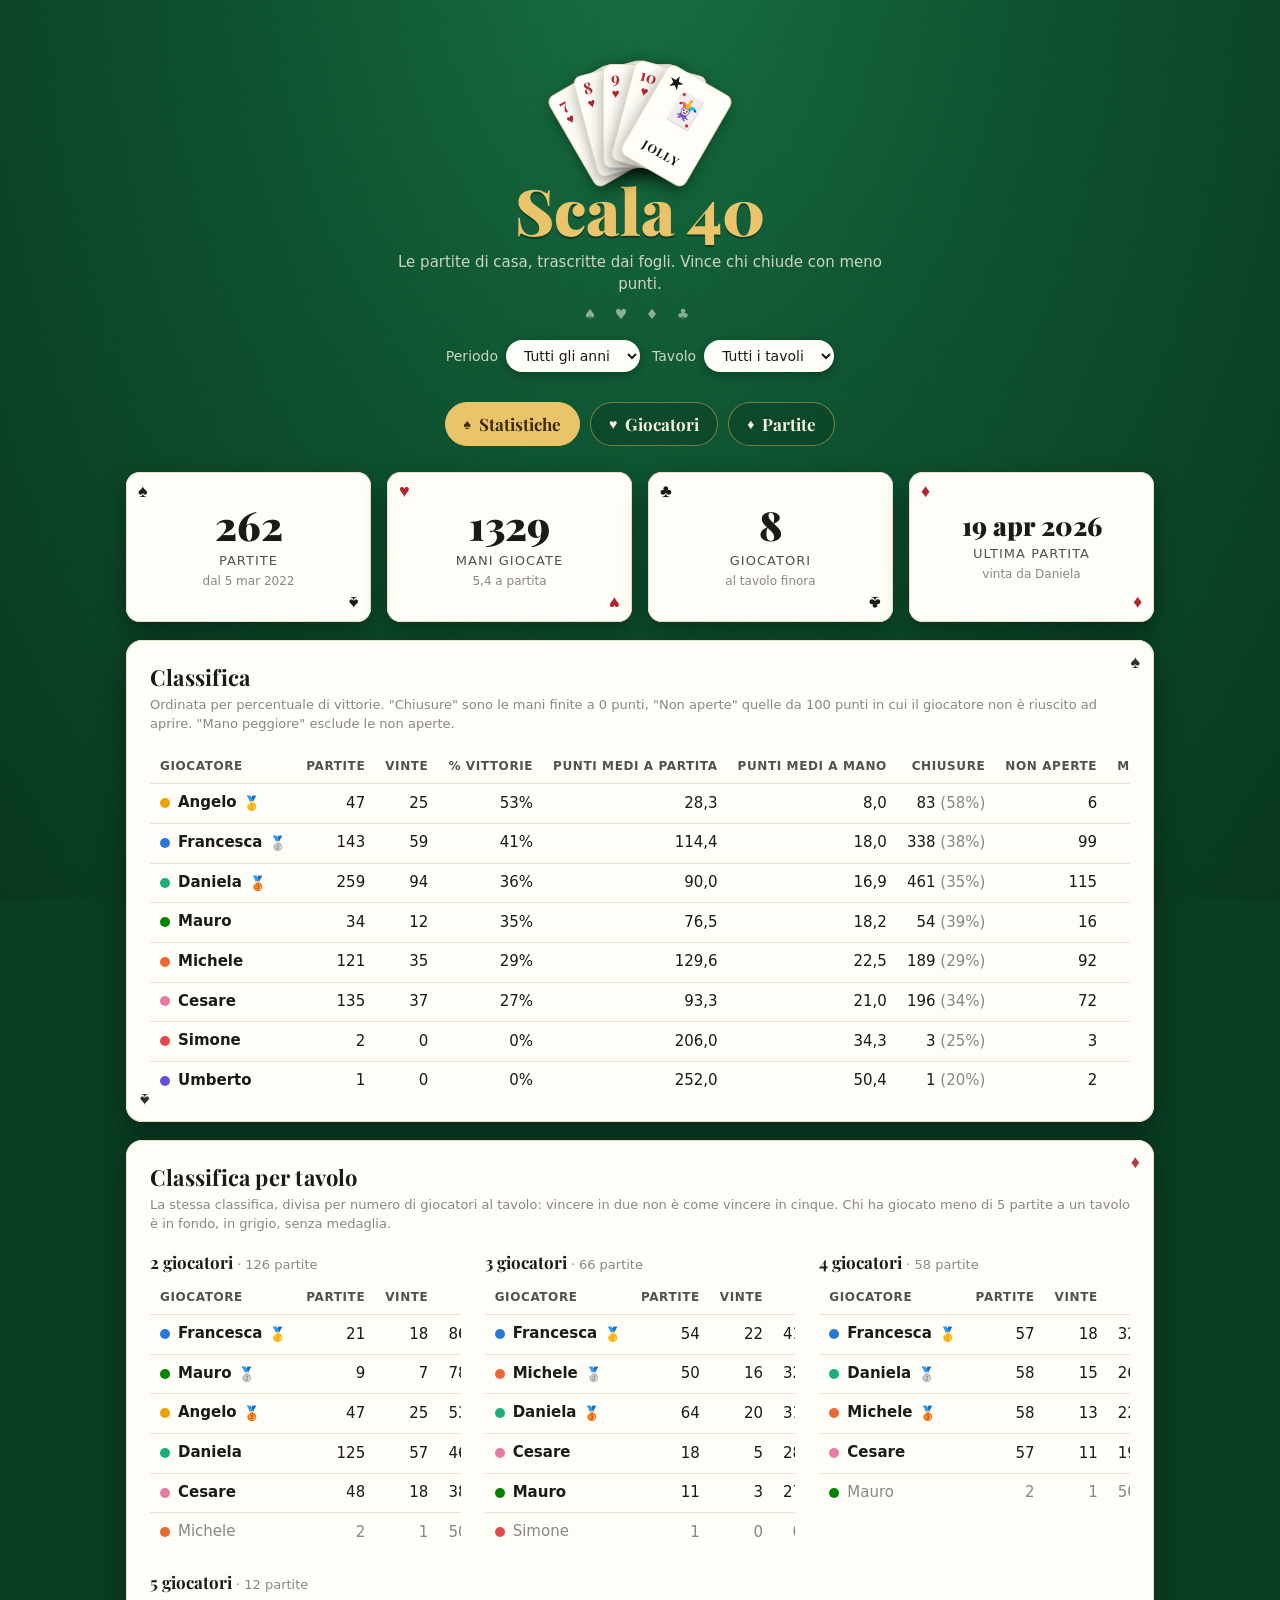
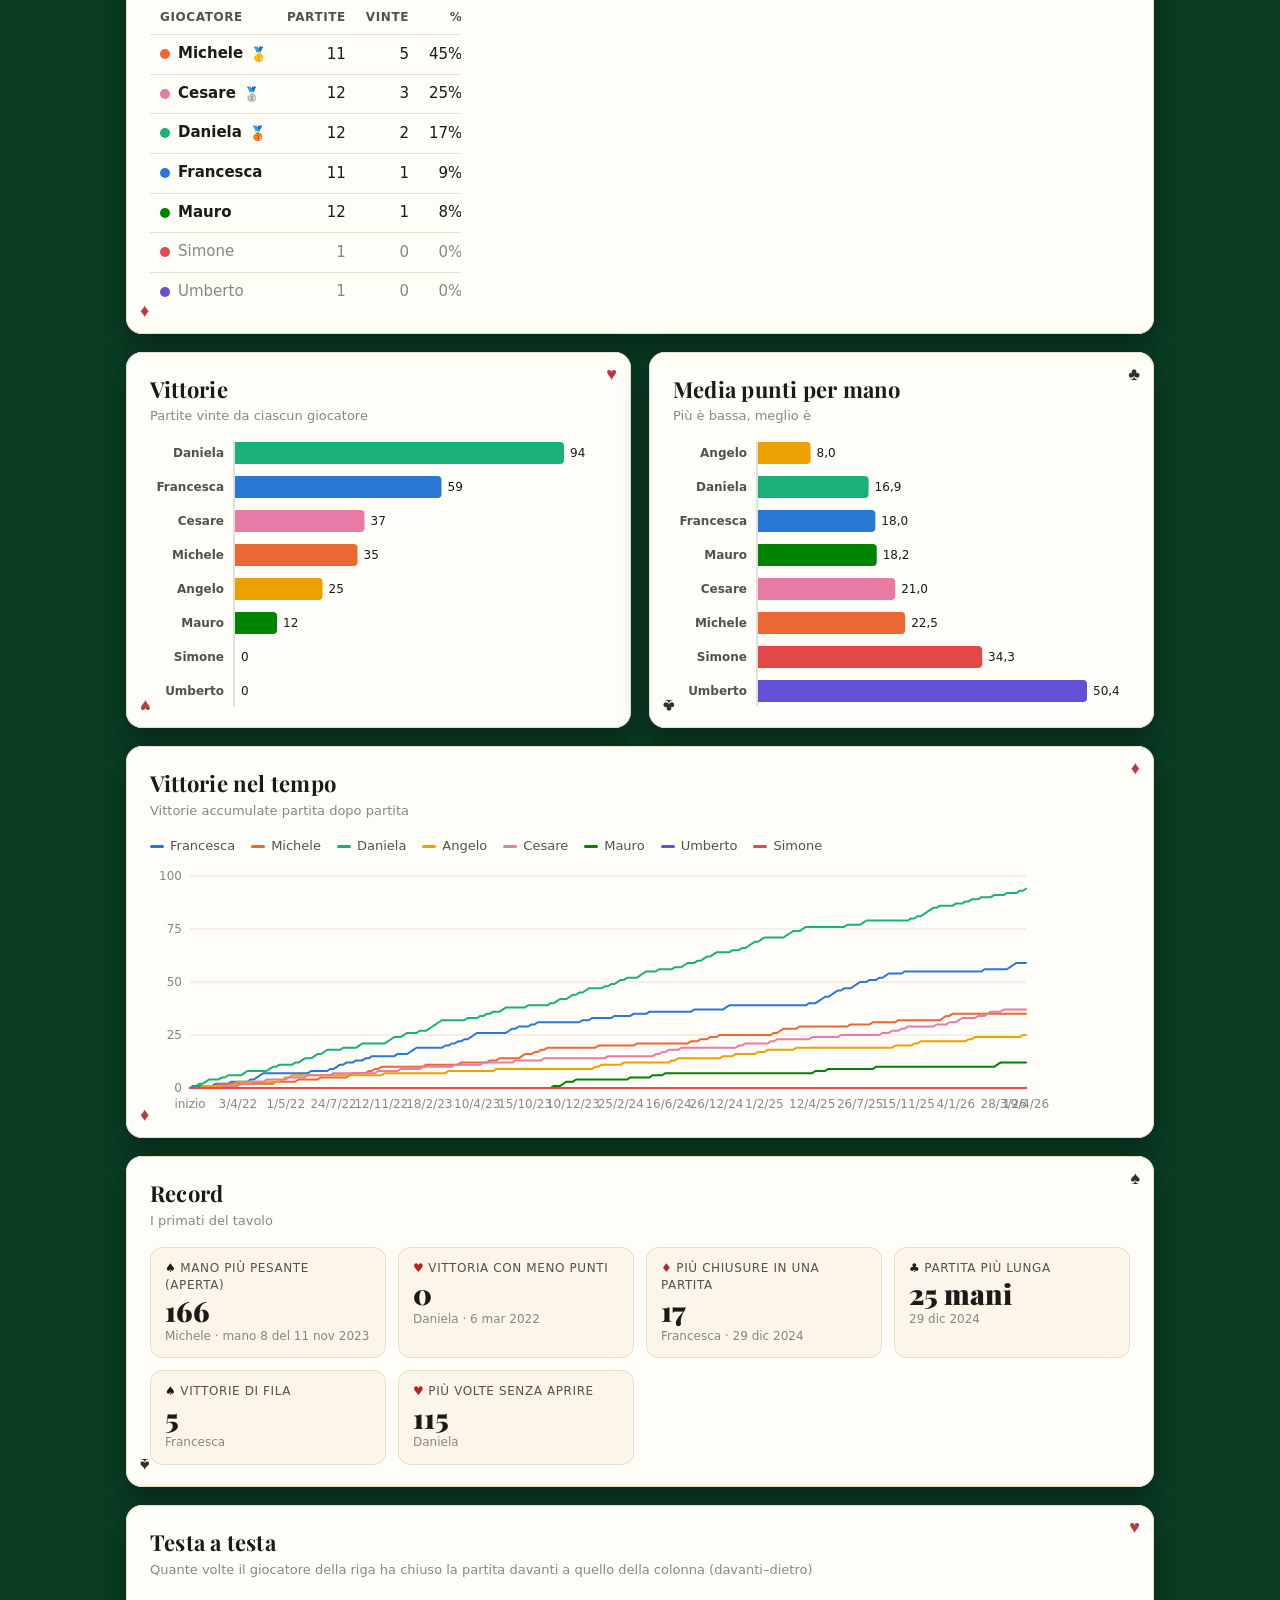
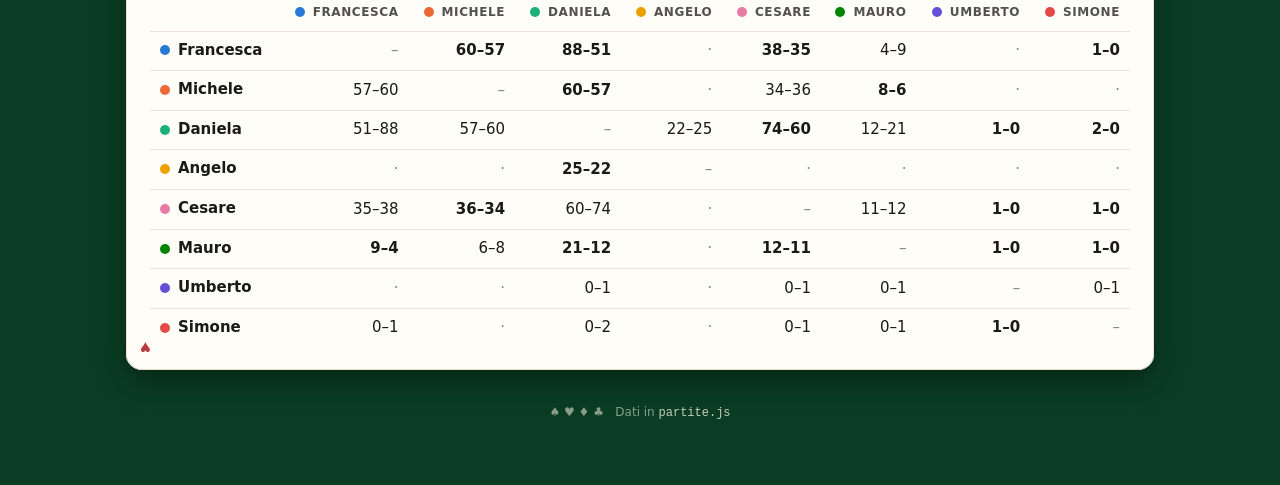
==== commit 2721600b: "Classifica per tavolo e filtro per numero di giocatori - nuovo riquadro "Classifica per tavolo" (2, " ====
--- a/index.html
+++ b/index.html
@@ -9,7 +9,7 @@
 <link rel="preconnect" href="https://fonts.googleapis.com">
 <link rel="preconnect" href="https://fonts.gstatic.com" crossorigin>
 <link href="https://fonts.googleapis.com/css2?family=Playfair+Display:wght@700;900&display=swap" rel="stylesheet">
-<link rel="stylesheet" href="style.css">
+<link rel="stylesheet" href="style.css?v=3">
 </head>
 <body>
 <div class="wrap">
@@ -24,7 +24,7 @@
     <h1>Scala 40</h1>
     <p class="sub">Le partite di casa, trascritte dai fogli. Vince chi chiude con meno punti.</p>
     <div class="suits">♠ ♥ ♦ ♣</div>
-    <div class="controls"><label>Periodo <select id="anno"></select></label></div>
+    <div class="controls"><label>Periodo <select id="anno"></select></label> <label>Tavolo <select id="tavolo"></select></label></div>
   </header>
   <nav class="tabs">
     <a href="index.html" aria-current="page"><span>♠</span>Statistiche</a>
@@ -38,6 +38,12 @@
     <h2>Classifica</h2>
     <p class="hint">Ordinata per percentuale di vittorie. "Chiusure" sono le mani finite a 0 punti, "Non aperte" quelle da 100 punti in cui il giocatore non è riuscito ad aprire. "Mano peggiore" esclude le non aperte.</p>
     <div class="scroll"><table id="classifica"></table></div>
+  </section>
+
+  <section class="card r" data-suit="♦">
+    <h2>Classifica per tavolo</h2>
+    <p class="hint">La stessa classifica, divisa per numero di giocatori al tavolo: vincere in due non è come vincere in cinque. Chi ha giocato meno di 5 partite a un tavolo è in fondo, in grigio, senza medaglia.</p>
+    <div class="tavoli" id="perTavolo"></div>
   </section>
 
   <div class="grid2">
@@ -73,7 +79,7 @@
 
   <footer>♠ ♥ ♦ ♣ &nbsp; Dati in <code>partite.js</code></footer>
 </div>
-<script src="partite.js"></script>
-<script src="app.js"></script>
+<script src="partite.js?v=3"></script>
+<script src="app.js?v=3"></script>
 </body>
 </html>
--- a/style.css
+++ b/style.css
@@ -234,3 +234,9 @@
 .grid3 a { color: inherit; }
 section[id^="g-"] { scroll-margin-top: 16px; }
 details.game { scroll-margin-top: 16px; }
+
+/* ---------- classifica per tavolo ---------- */
+.tavoli { display: grid; grid-template-columns: repeat(auto-fit, minmax(300px, 1fr)); gap: 18px 24px; }
+.tavolo h3 .hint { font-family: system-ui, -apple-system, "Segoe UI", sans-serif; font-weight: 400; font-size: 13px; }
+tr.pochi td { color: var(--muted); }
+tr.pochi .who { font-weight: 500; }
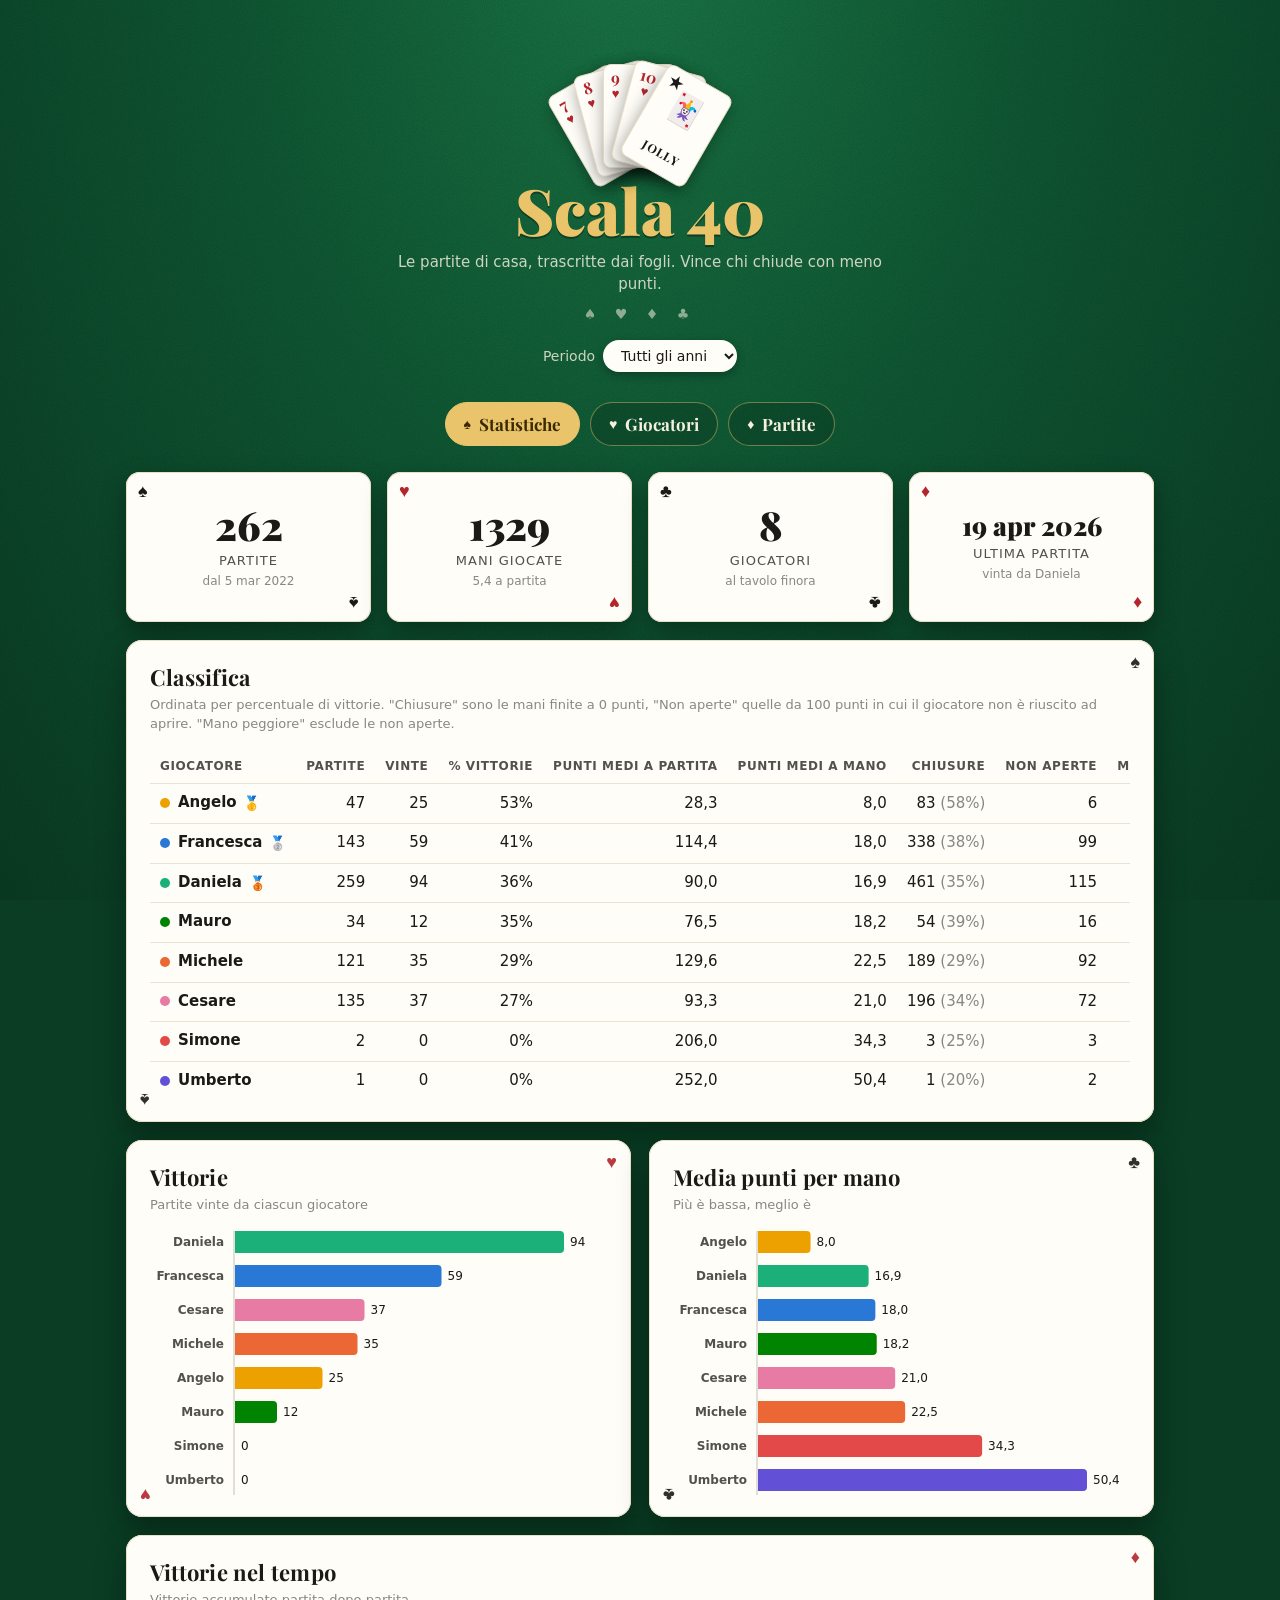
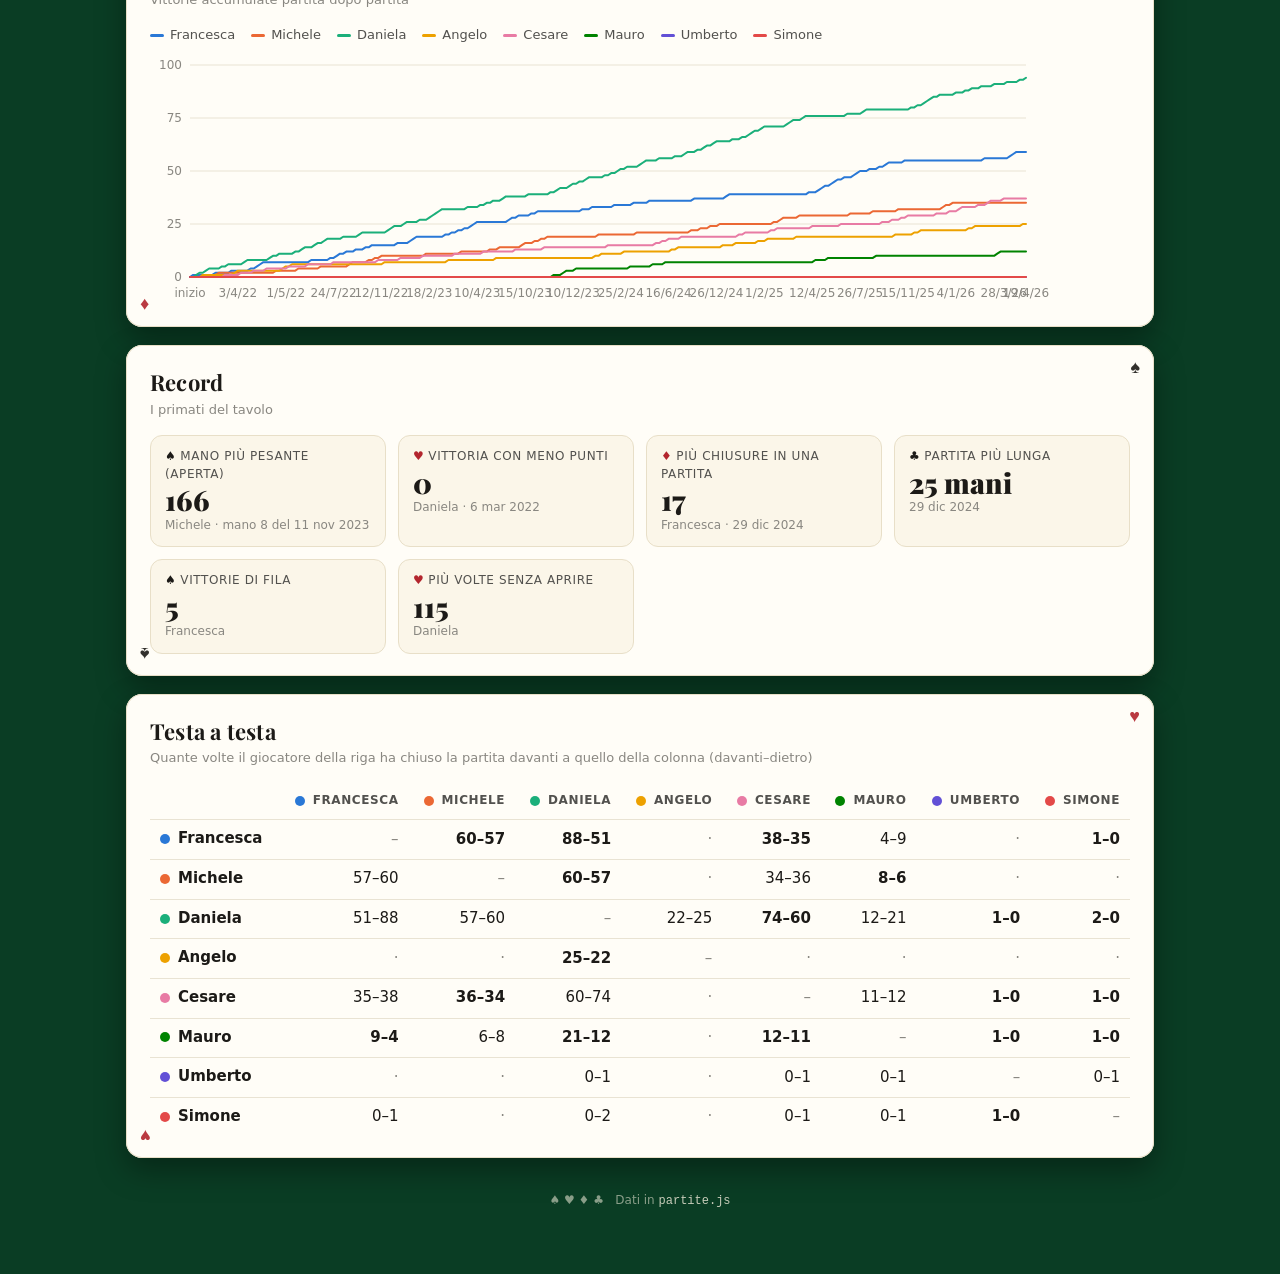
==== commit 798b3bea: "Tolta la classifica per tavolo e il filtro per numero di giocatori Co-Authored-By: Claude Opus 5.5 <" ====
--- a/index.html
+++ b/index.html
@@ -9,7 +9,7 @@
 <link rel="preconnect" href="https://fonts.googleapis.com">
 <link rel="preconnect" href="https://fonts.gstatic.com" crossorigin>
 <link href="https://fonts.googleapis.com/css2?family=Playfair+Display:wght@700;900&display=swap" rel="stylesheet">
-<link rel="stylesheet" href="style.css?v=3">
+<link rel="stylesheet" href="style.css?v=2">
 </head>
 <body>
 <div class="wrap">
@@ -24,7 +24,7 @@
     <h1>Scala 40</h1>
     <p class="sub">Le partite di casa, trascritte dai fogli. Vince chi chiude con meno punti.</p>
     <div class="suits">♠ ♥ ♦ ♣</div>
-    <div class="controls"><label>Periodo <select id="anno"></select></label> <label>Tavolo <select id="tavolo"></select></label></div>
+    <div class="controls"><label>Periodo <select id="anno"></select></label></div>
   </header>
   <nav class="tabs">
     <a href="index.html" aria-current="page"><span>♠</span>Statistiche</a>
@@ -38,12 +38,6 @@
     <h2>Classifica</h2>
     <p class="hint">Ordinata per percentuale di vittorie. "Chiusure" sono le mani finite a 0 punti, "Non aperte" quelle da 100 punti in cui il giocatore non è riuscito ad aprire. "Mano peggiore" esclude le non aperte.</p>
     <div class="scroll"><table id="classifica"></table></div>
-  </section>
-
-  <section class="card r" data-suit="♦">
-    <h2>Classifica per tavolo</h2>
-    <p class="hint">La stessa classifica, divisa per numero di giocatori al tavolo: vincere in due non è come vincere in cinque. Chi ha giocato meno di 5 partite a un tavolo è in fondo, in grigio, senza medaglia.</p>
-    <div class="tavoli" id="perTavolo"></div>
   </section>
 
   <div class="grid2">
@@ -79,7 +73,7 @@
 
   <footer>♠ ♥ ♦ ♣ &nbsp; Dati in <code>partite.js</code></footer>
 </div>
-<script src="partite.js?v=3"></script>
-<script src="app.js?v=3"></script>
+<script src="partite.js?v=2"></script>
+<script src="app.js?v=2"></script>
 </body>
 </html>
--- a/style.css
+++ b/style.css
@@ -234,9 +234,3 @@
 .grid3 a { color: inherit; }
 section[id^="g-"] { scroll-margin-top: 16px; }
 details.game { scroll-margin-top: 16px; }
-
-/* ---------- classifica per tavolo ---------- */
-.tavoli { display: grid; grid-template-columns: repeat(auto-fit, minmax(300px, 1fr)); gap: 18px 24px; }
-.tavolo h3 .hint { font-family: system-ui, -apple-system, "Segoe UI", sans-serif; font-weight: 400; font-size: 13px; }
-tr.pochi td { color: var(--muted); }
-tr.pochi .who { font-weight: 500; }
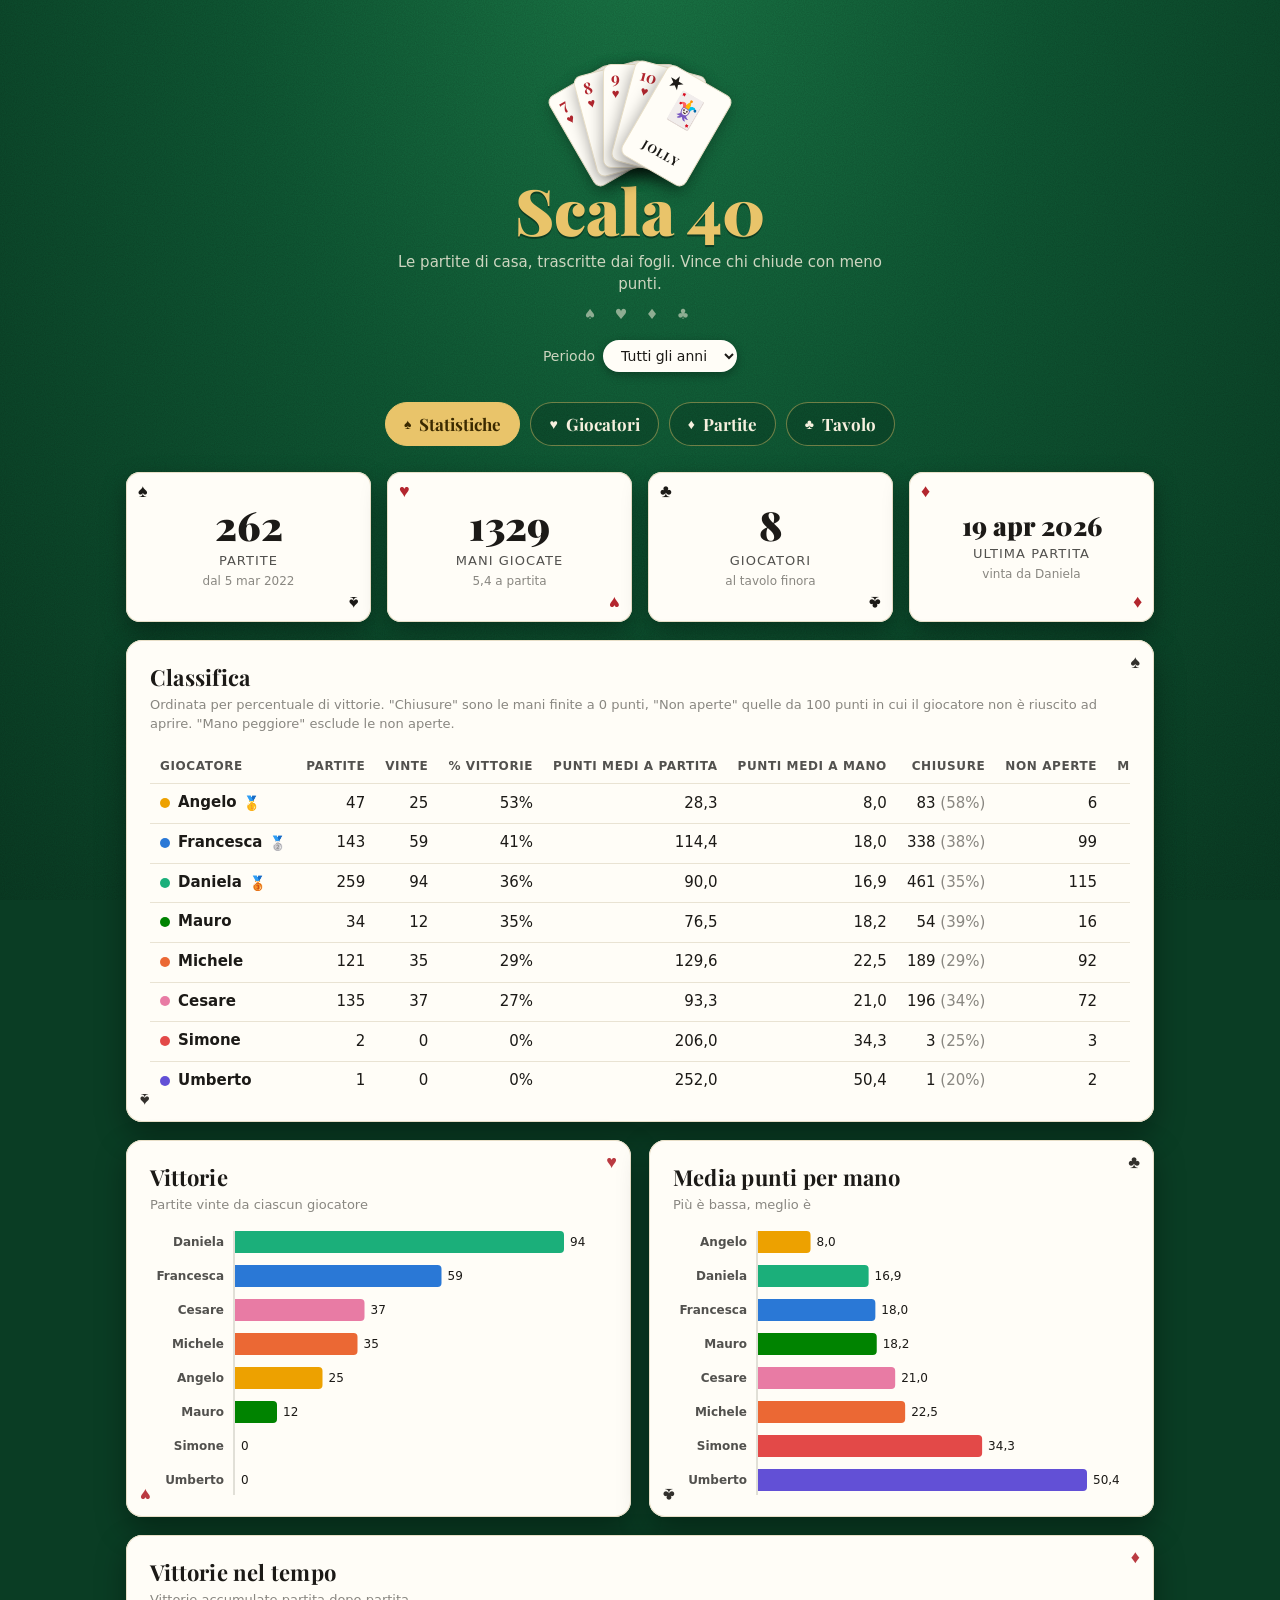
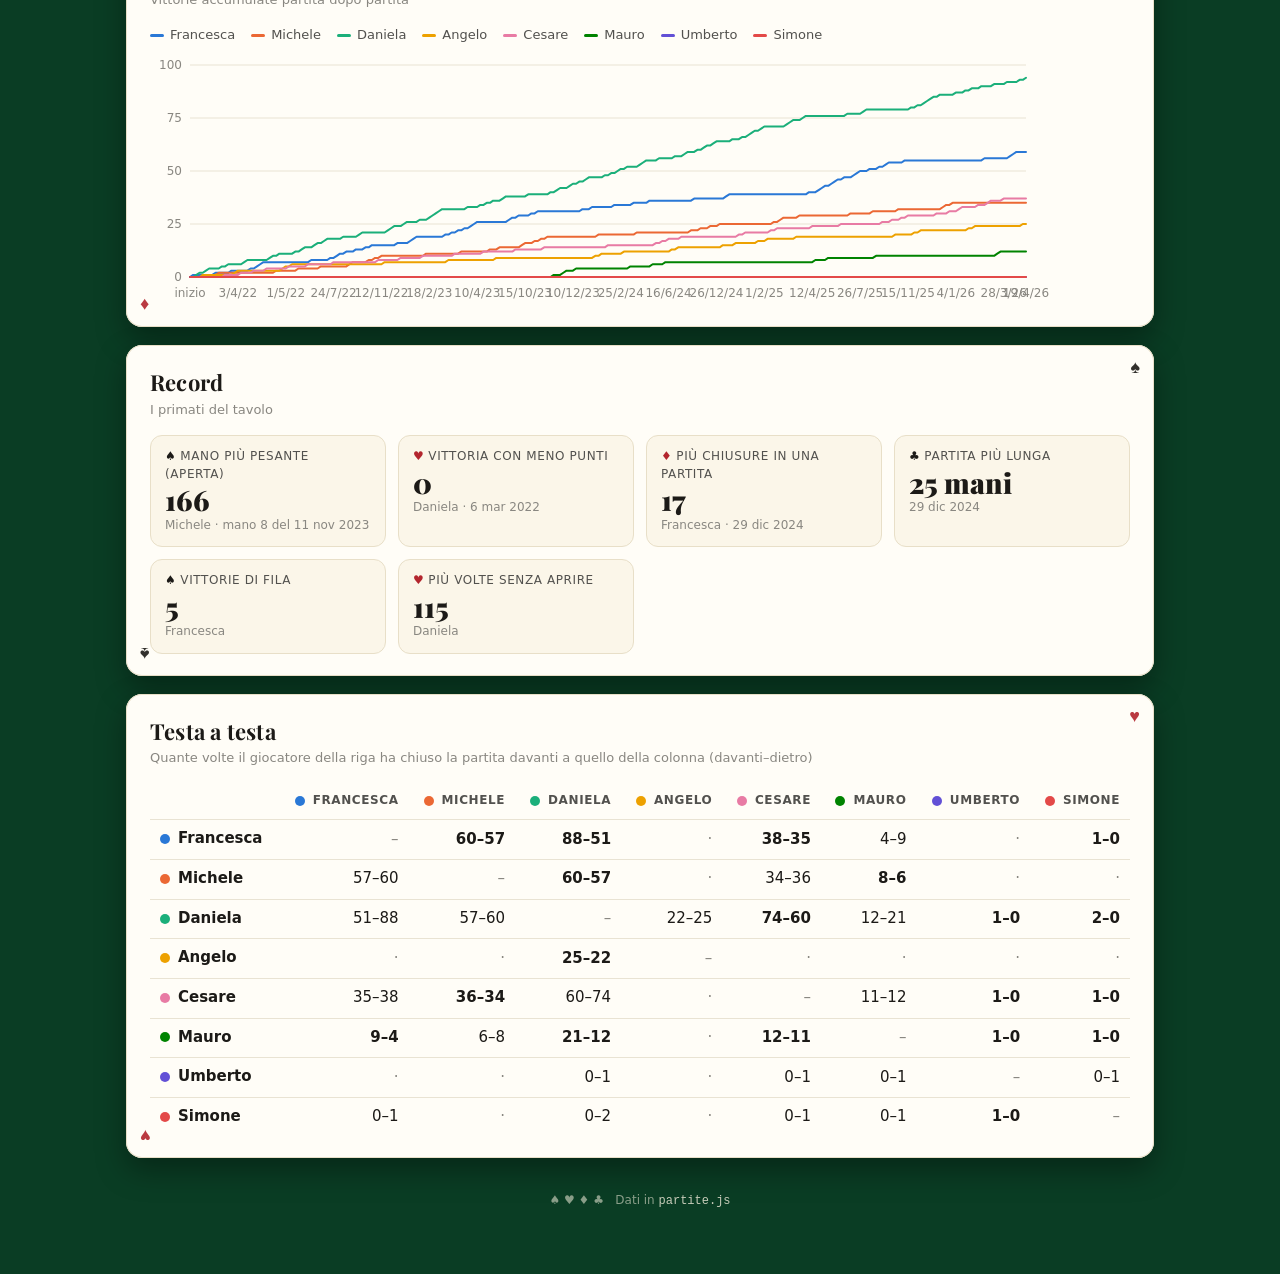
==== commit 34eed03b: "Nuova pagina Tavolo: scegli i giocatori seduti e vedi le statistiche fra loro - partite con esattame" ====
--- a/index.html
+++ b/index.html
@@ -9,7 +9,7 @@
 <link rel="preconnect" href="https://fonts.googleapis.com">
 <link rel="preconnect" href="https://fonts.gstatic.com" crossorigin>
 <link href="https://fonts.googleapis.com/css2?family=Playfair+Display:wght@700;900&display=swap" rel="stylesheet">
-<link rel="stylesheet" href="style.css?v=2">
+<link rel="stylesheet" href="style.css?v=4">
 </head>
 <body>
 <div class="wrap">
@@ -30,6 +30,7 @@
     <a href="index.html" aria-current="page"><span>♠</span>Statistiche</a>
     <a href="giocatori.html"><span>♥</span>Giocatori</a>
     <a href="partite.html"><span>♦</span>Partite</a>
+    <a href="tavolo.html"><span>♣</span>Tavolo</a>
   </nav>
 
   <div class="tiles" id="tiles"></div>
@@ -73,7 +74,7 @@
 
   <footer>♠ ♥ ♦ ♣ &nbsp; Dati in <code>partite.js</code></footer>
 </div>
-<script src="partite.js?v=2"></script>
-<script src="app.js?v=2"></script>
+<script src="partite.js?v=4"></script>
+<script src="app.js?v=4"></script>
 </body>
 </html>
--- a/style.css
+++ b/style.css
@@ -234,3 +234,25 @@
 .grid3 a { color: inherit; }
 section[id^="g-"] { scroll-margin-top: 16px; }
 details.game { scroll-margin-top: 16px; }
+
+/* ---------- pagina Tavolo ---------- */
+.chips { display: flex; flex-wrap: wrap; gap: 10px; }
+.chip {
+  font: inherit; font-weight: 600; display: inline-flex; align-items: center; gap: 8px; cursor: pointer;
+  padding: 10px 16px; border-radius: 999px; border: 1px solid var(--paper-edge); background: #fbf6e9; color: var(--ink);
+}
+.chip:hover { border-color: var(--gold); }
+.chip.on { background: var(--gold); border-color: var(--gold); color: #3b2a00; box-shadow: 0 2px 8px rgba(0,0,0,.18); }
+.chip.on .dot { box-shadow: 0 0 0 2px #fff; }
+.modo { display: grid; gap: 8px; margin: 18px 0 14px; color: var(--ink-2); font-size: 14px; }
+.modo label { display: flex; gap: 8px; align-items: flex-start; cursor: pointer; }
+.modo input { margin-top: 3px; accent-color: var(--felt); }
+.azzera { font: inherit; font-size: 13px; color: var(--ink-2); background: none; border: 0; padding: 0; text-decoration: underline; cursor: pointer; }
+.azzera:disabled { opacity: .4; cursor: default; }
+.tiles.tiles3 { grid-template-columns: repeat(3, 1fr); }
+@media (max-width: 680px) { .tiles.tiles3 { grid-template-columns: 1fr 1fr; } }
+table.elenco td { white-space: normal; }
+table.elenco td:nth-child(2) { text-align: left; color: var(--ink-2); }
+table.elenco .w { color: var(--ink); font-weight: 700; }
+table.elenco a { color: inherit; font-weight: 600; }
+#tavoloScelta { padding-bottom: 40px; }
